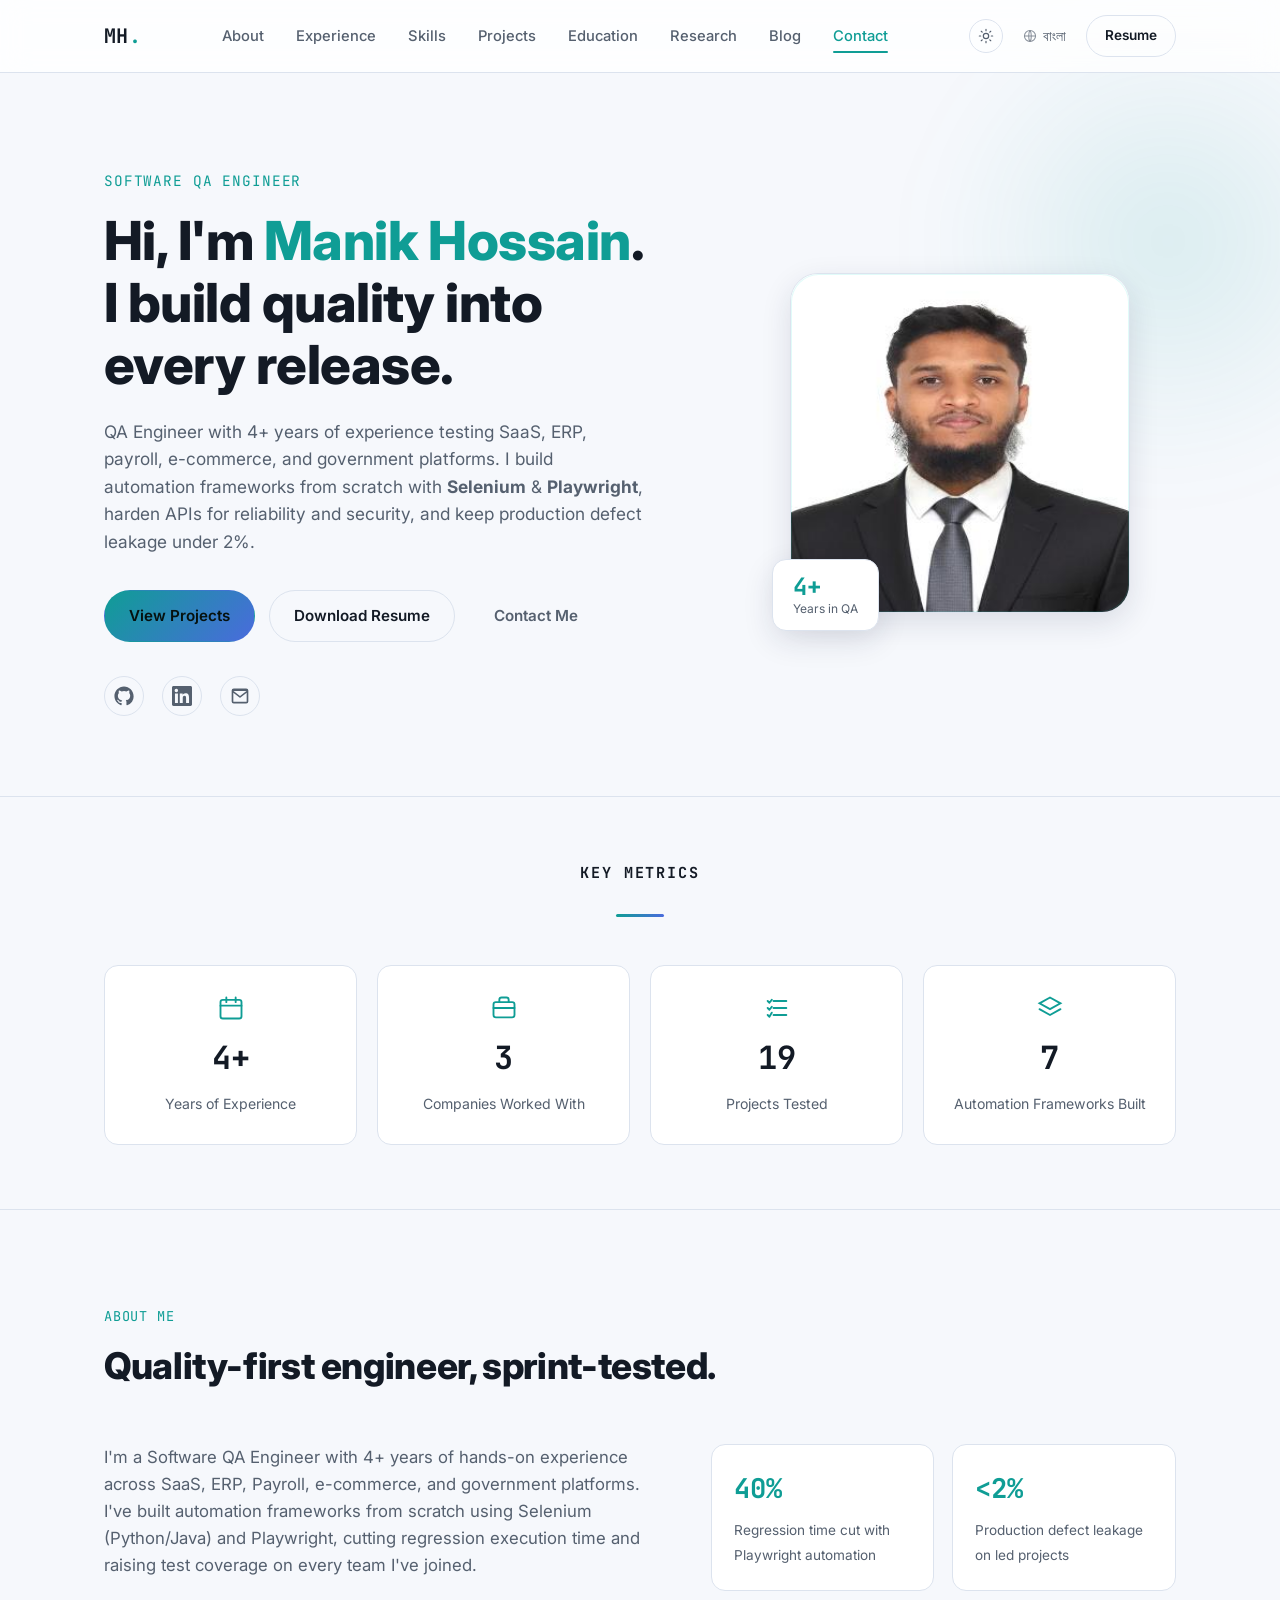
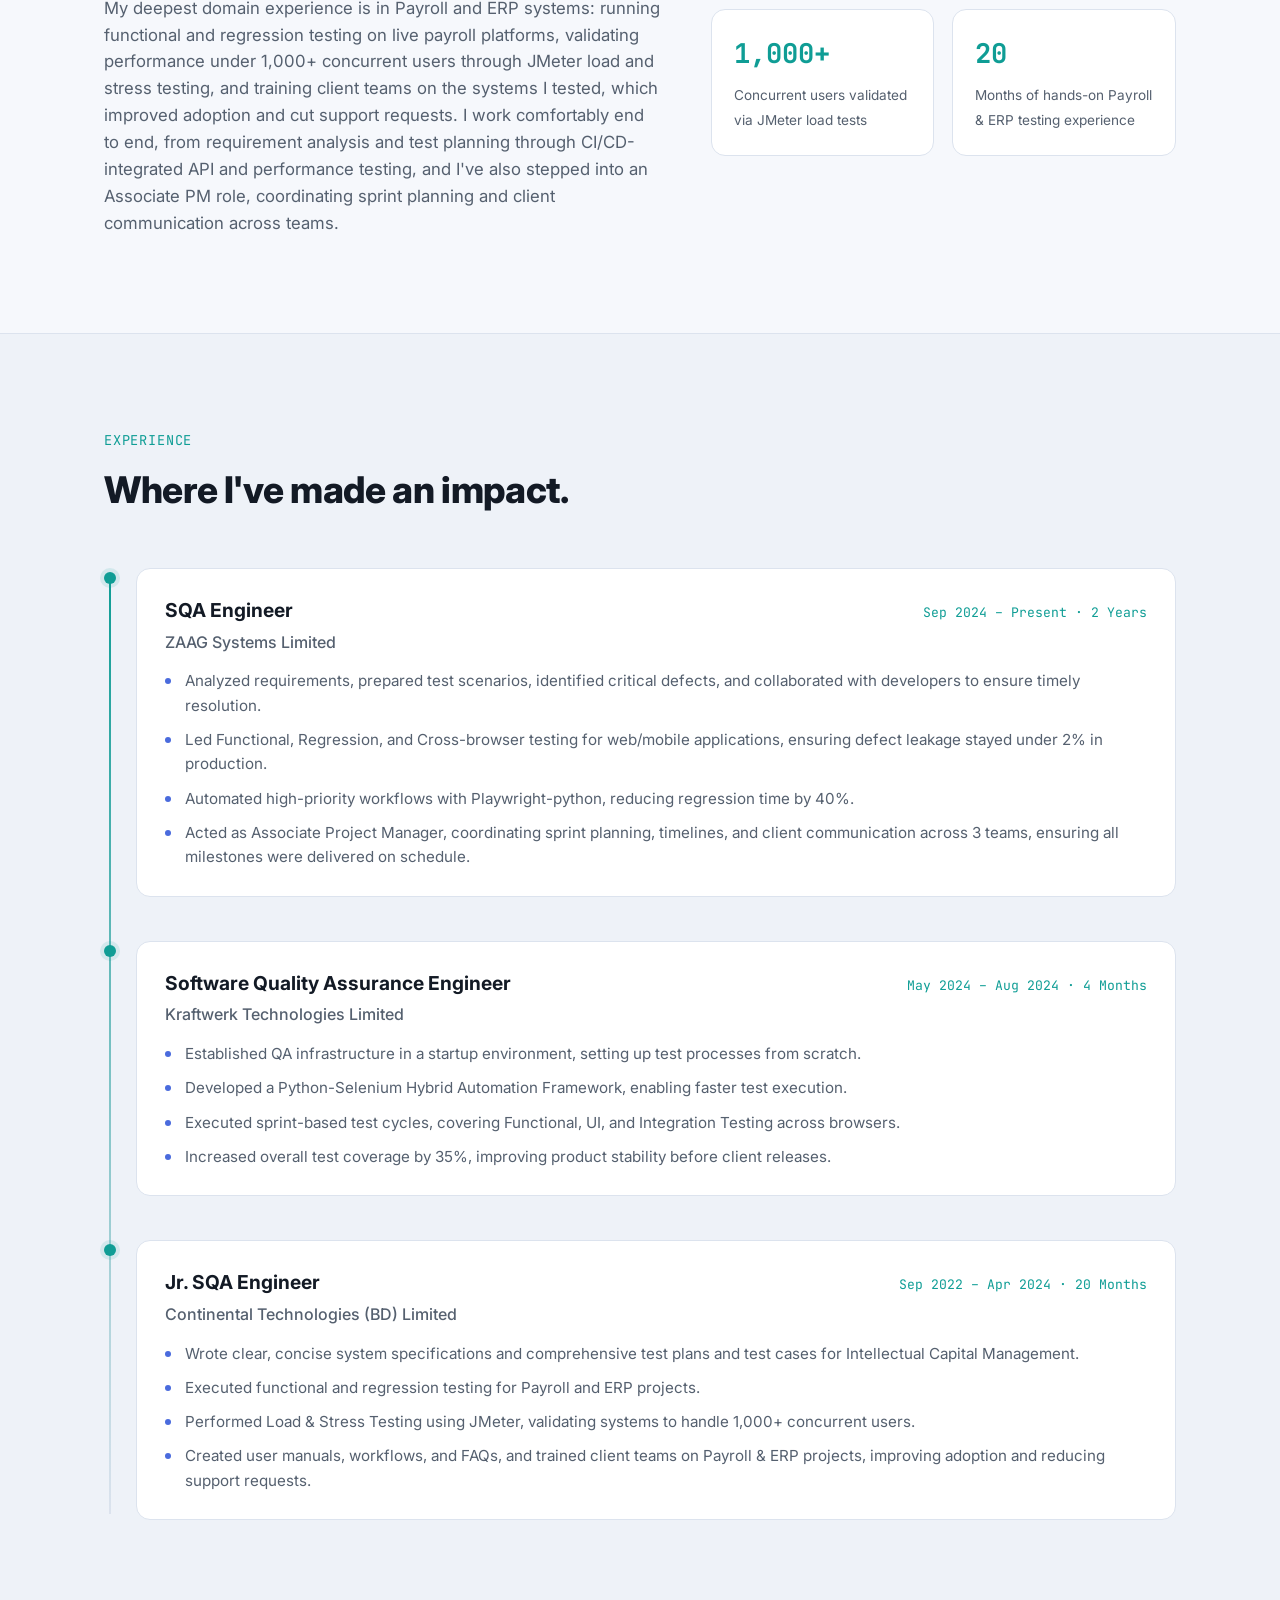
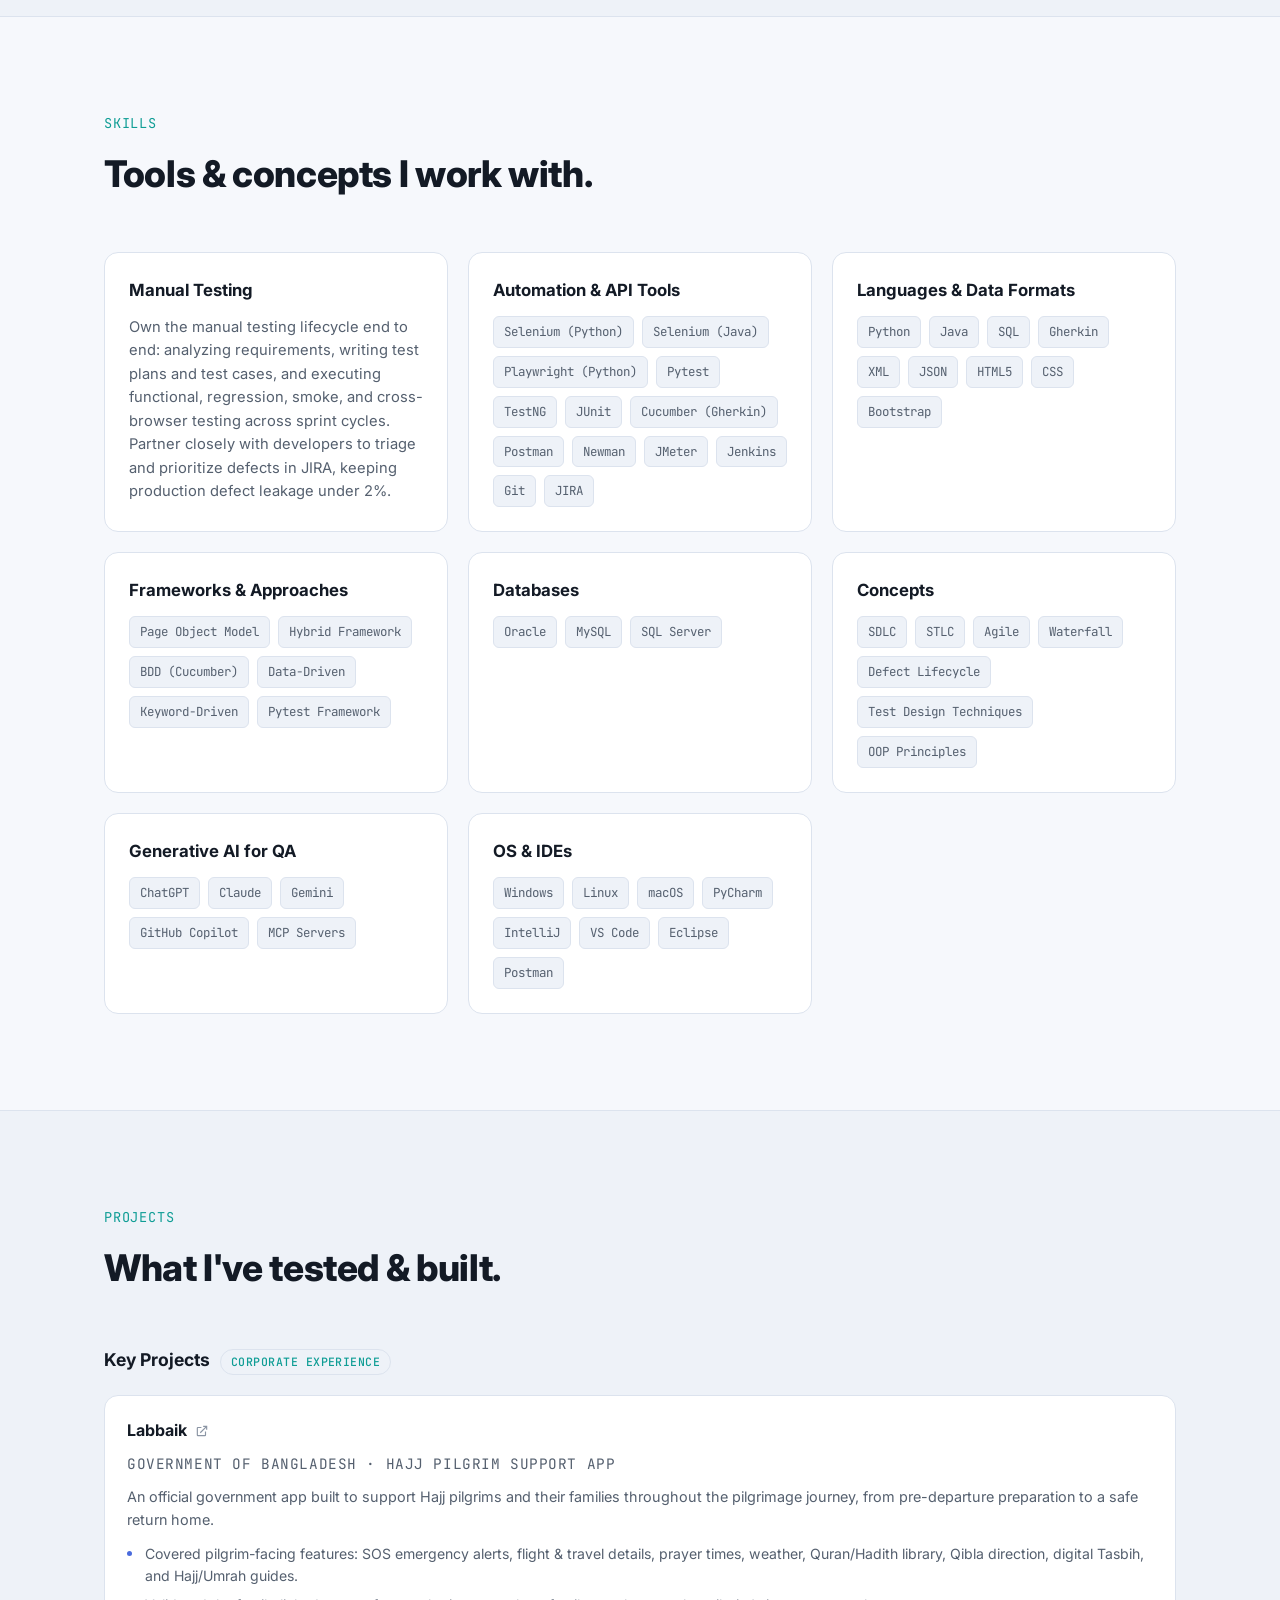
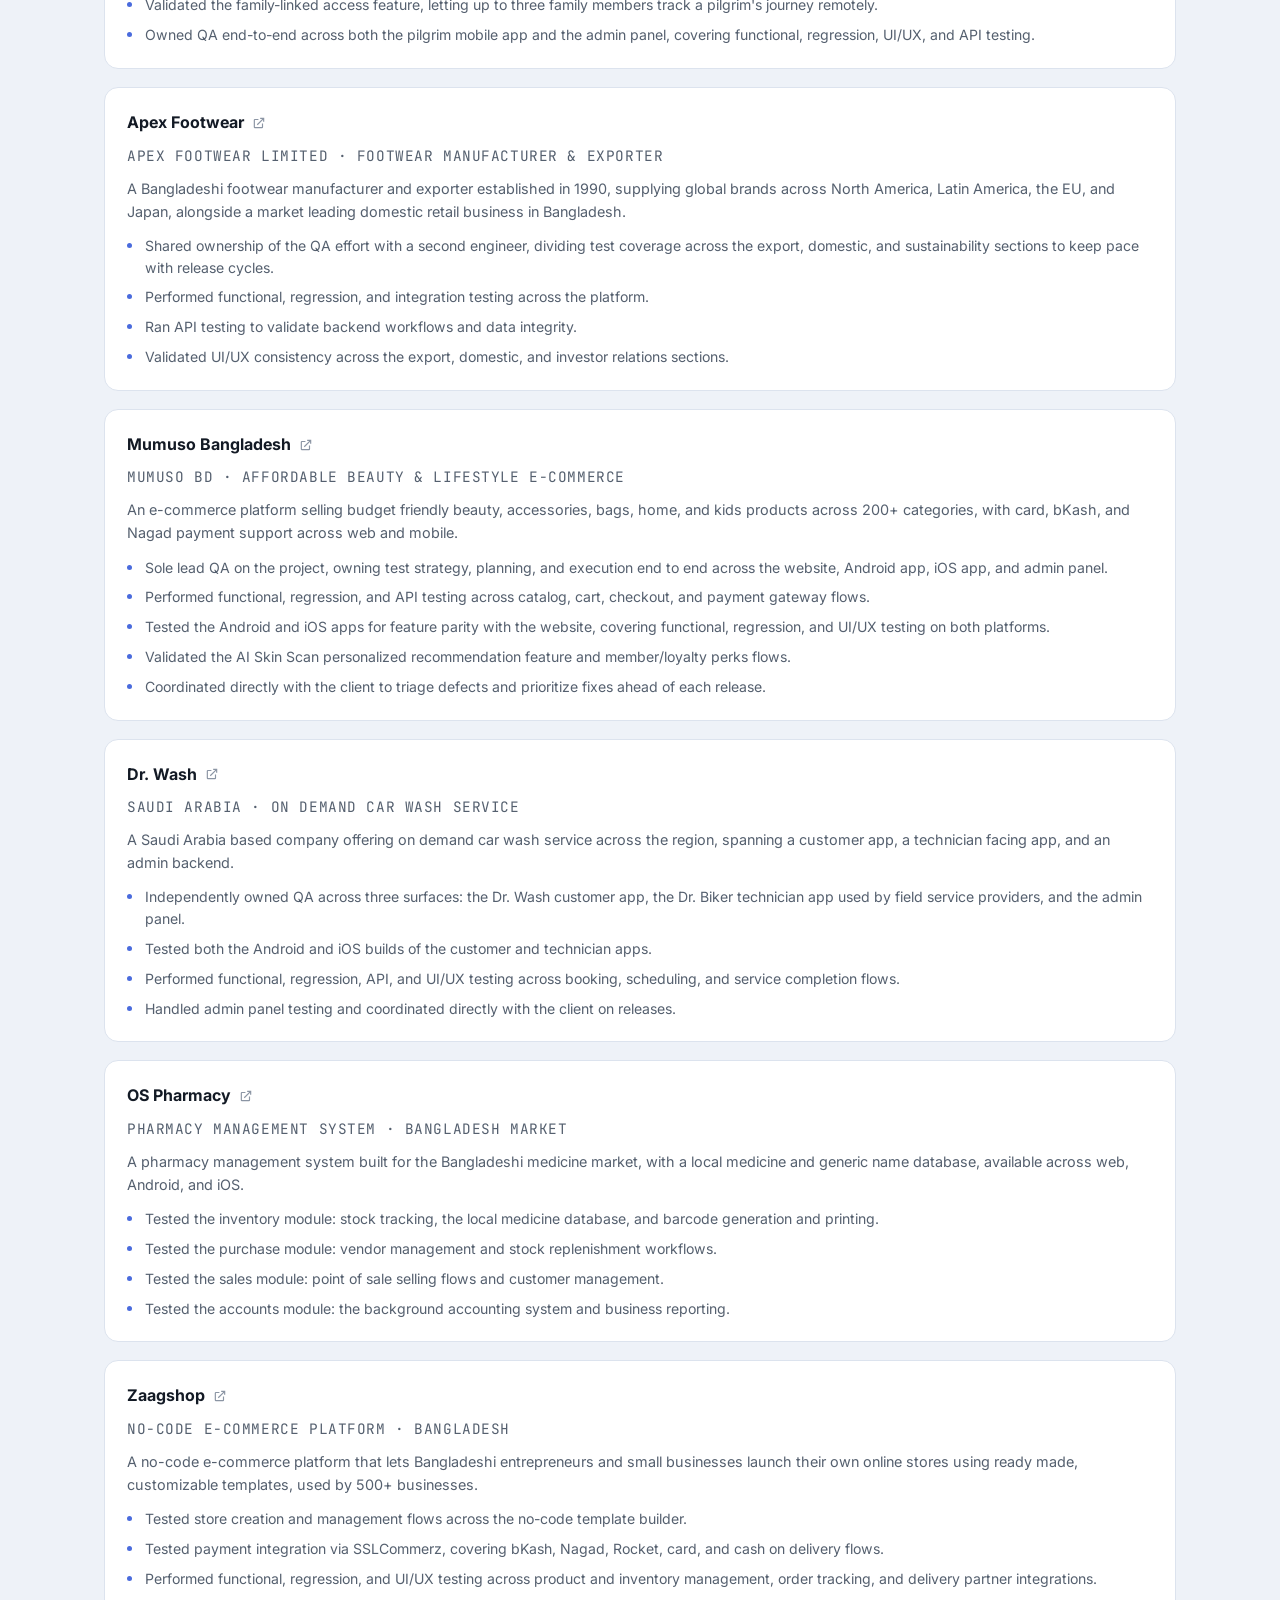
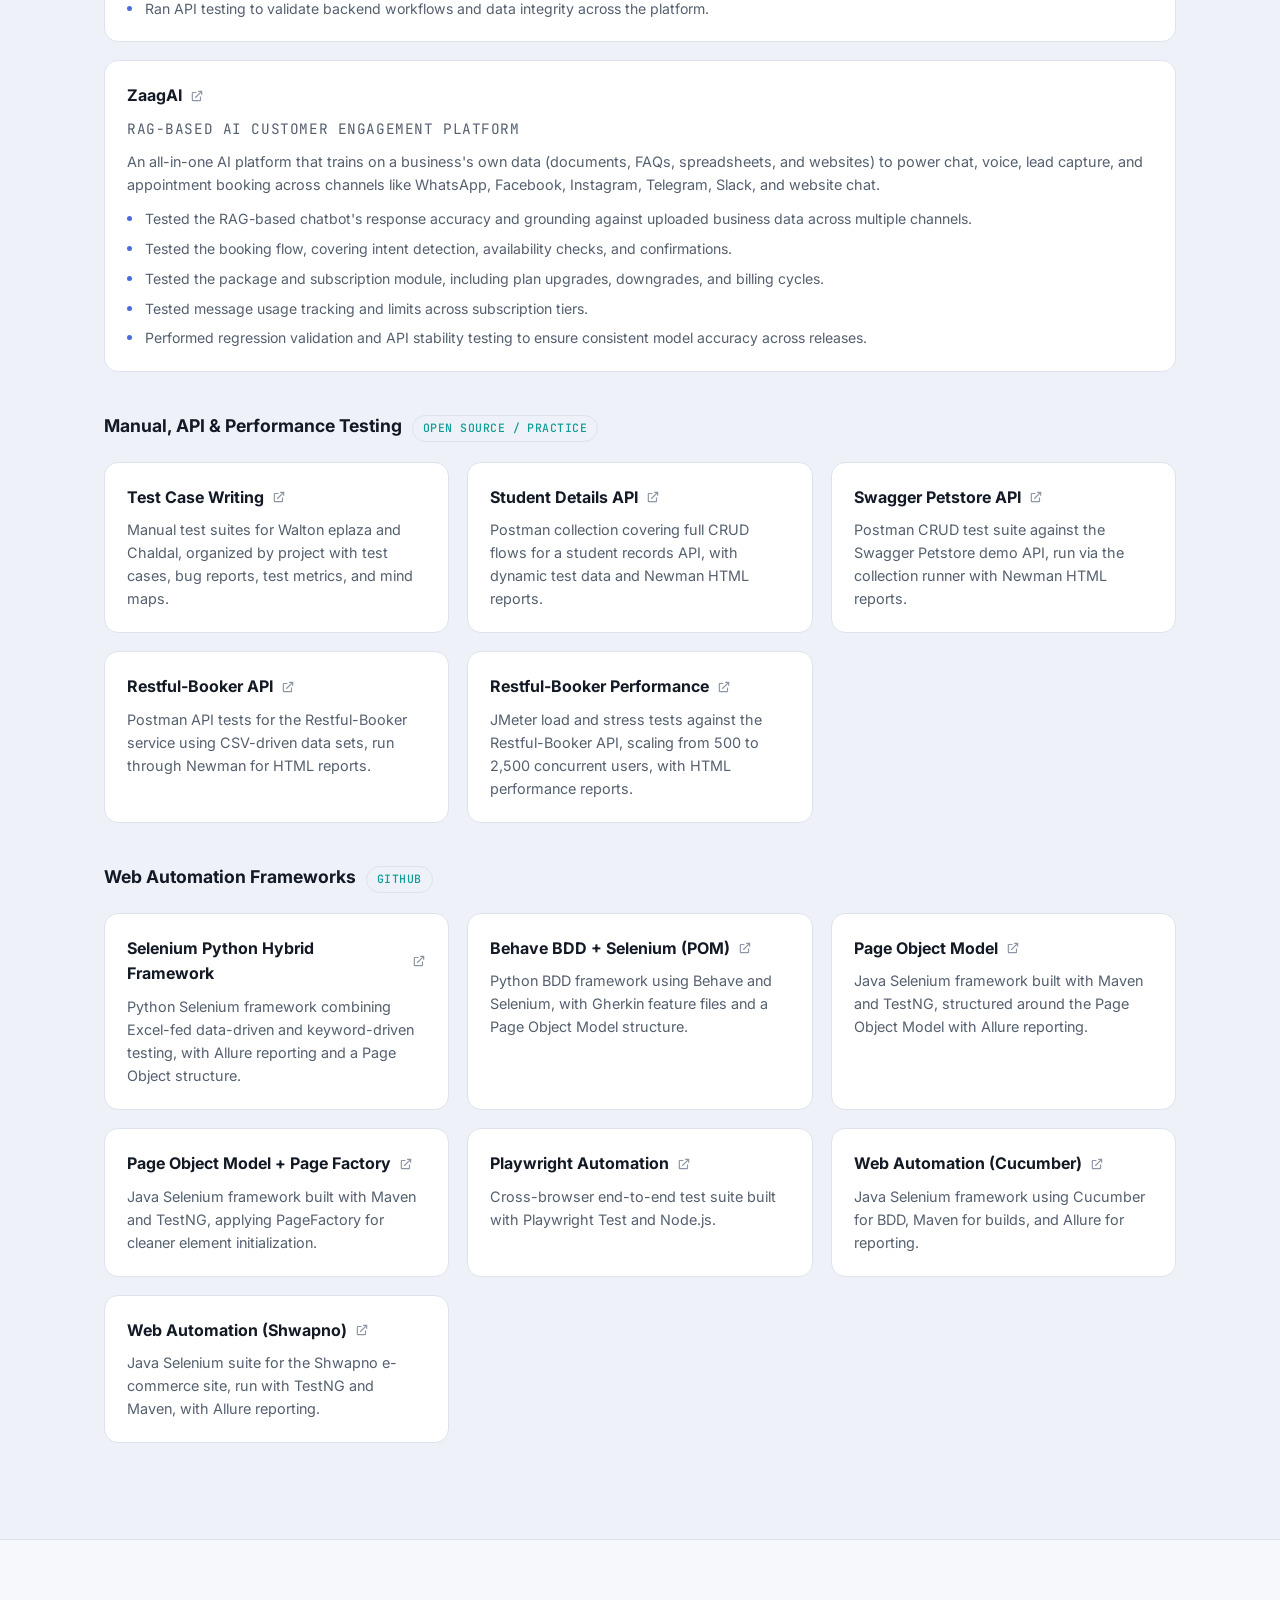
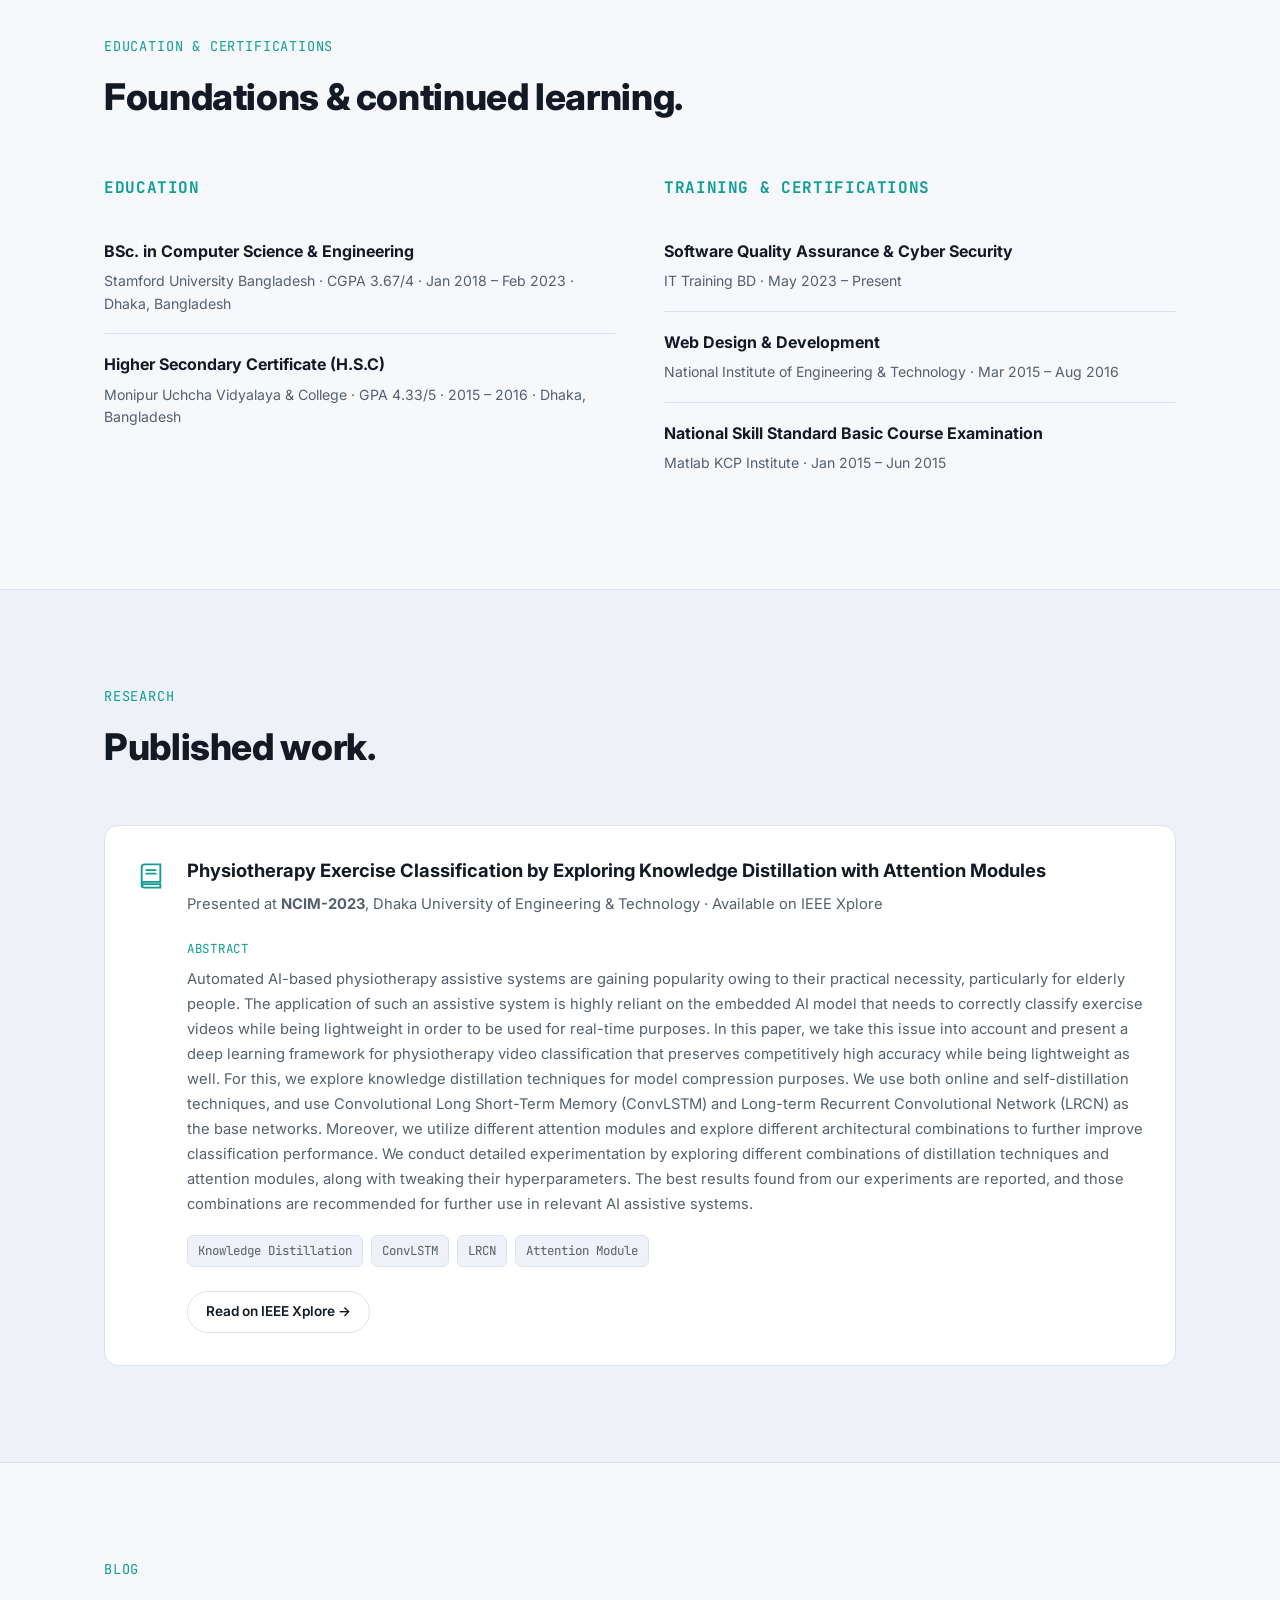
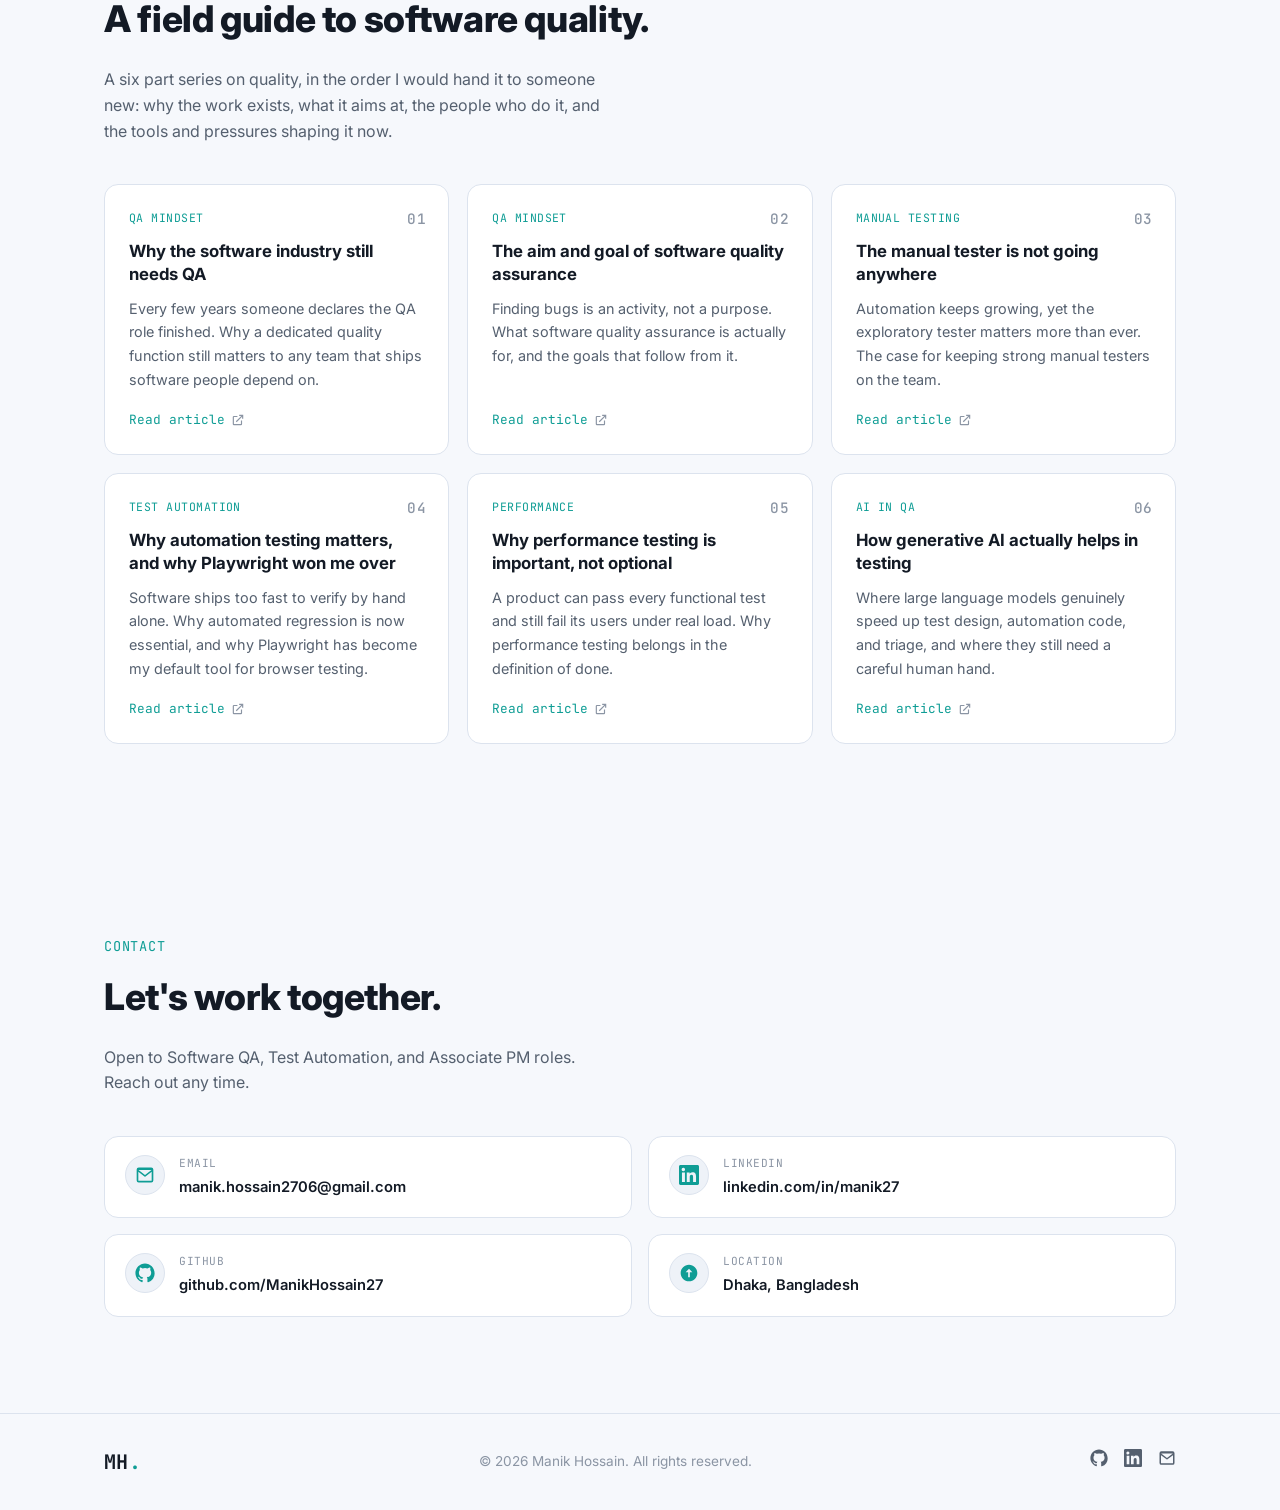
==== index.html @ 3eaebcc4 "Protfolio upload" ====
<!DOCTYPE html>
<html lang="en">
<head>
<meta charset="UTF-8">
<meta name="viewport" content="width=device-width, initial-scale=1.0">
<script>(function(){try{var t=localStorage.getItem('pf-theme');if(t!=='light'&&t!=='dark'){t=window.matchMedia('(prefers-color-scheme: light)').matches?'light':'dark';}document.documentElement.setAttribute('data-theme',t);}catch(e){document.documentElement.setAttribute('data-theme','dark');}})();</script>
<title>Manik Hossain | Software QA Engineer</title>
<meta name="description" content="Portfolio of Manik Hossain, a Software QA Engineer specializing in Manual, Automation, API, and Performance Testing.">
<link rel="icon" href="data:image/svg+xml,%3Csvg xmlns='http://www.w3.org/2000/svg' viewBox='0 0 100 100'%3E%3Crect width='100' height='100' rx='20' fill='%230a0e14'/%3E%3Ctext x='50' y='68' font-size='52' font-family='Arial, sans-serif' font-weight='700' fill='%2338e0d8' text-anchor='middle'%3EMH%3C/text%3E%3C/svg%3E">
<link rel="preconnect" href="https://fonts.googleapis.com">
<link rel="preconnect" href="https://fonts.gstatic.com" crossorigin>
<link href="https://fonts.googleapis.com/css2?family=Inter:wght@400;500;600;700;800&family=JetBrains+Mono:wght@400;500&family=Noto+Sans+Bengali:wght@400;500;600;700;800&display=swap" rel="stylesheet">
<link rel="stylesheet" href="css/style.css?v=4">
</head>
<body>

<div class="progress-bar" id="progressBar"></div>

<header class="site-header" id="siteHeader">
  <div class="container header-inner">
    <a href="#top" class="logo">MH<span class="logo-dot">.</span></a>

    <nav class="nav-desktop" aria-label="Primary">
      <ul>
        <li><a href="#about" class="nav-link" data-bn="পরিচিতি">About</a></li>
        <li><a href="#experience" class="nav-link" data-bn="অভিজ্ঞতা">Experience</a></li>
        <li><a href="#skills" class="nav-link" data-bn="দক্ষতা">Skills</a></li>
        <li><a href="#projects" class="nav-link" data-bn="প্রজেক্ট">Projects</a></li>
        <li><a href="#education" class="nav-link" data-bn="শিক্ষা">Education</a></li>
        <li><a href="#research" class="nav-link" data-bn="গবেষণা">Research</a></li>
        <li><a href="#blog" class="nav-link" data-bn="ব্লগ">Blog</a></li>
        <li><a href="#contact" class="nav-link" data-bn="যোগাযোগ">Contact</a></li>
      </ul>
    </nav>

    <div class="header-actions">
      <button type="button" class="theme-toggle" aria-label="Switch theme">
        <svg class="icon-moon" viewBox="0 0 24 24" width="16" height="16" fill="none" stroke="currentColor" stroke-width="1.8" stroke-linecap="round" stroke-linejoin="round" aria-hidden="true"><path d="M21 12.8A9 9 0 1 1 11.2 3a7 7 0 0 0 9.8 9.8z"/></svg>
        <svg class="icon-sun" viewBox="0 0 24 24" width="16" height="16" fill="none" stroke="currentColor" stroke-width="1.8" stroke-linecap="round" stroke-linejoin="round" aria-hidden="true"><circle cx="12" cy="12" r="4"/><path d="M12 2v2M12 20v2M4.9 4.9l1.4 1.4M17.7 17.7l1.4 1.4M2 12h2M20 12h2M4.9 19.1l1.4-1.4M17.7 6.3l1.4-1.4"/></svg>
      </button>
      <button type="button" class="lang-toggle" aria-label="Switch language">
        <svg viewBox="0 0 24 24" width="14" height="14" fill="none" stroke="currentColor" stroke-width="1.8" aria-hidden="true"><circle cx="12" cy="12" r="9.5"/><path d="M2.5 12h19M12 2.5c3 3.2 3 15.8 0 19M12 2.5c-3 3.2-3 15.8 0 19" stroke-linecap="round"/></svg>
        <span data-lang-label>বাংলা</span>
      </button>
      <a href="assets/Resume-Manik-Hossain.pdf" class="btn btn-outline btn-small header-cta" download data-bn="রেজিউমে">Resume</a>
    </div>

    <button class="nav-toggle" id="navToggle" aria-label="Toggle navigation menu" aria-expanded="false" aria-controls="navMobile">
      <span></span><span></span><span></span>
    </button>
  </div>

  <nav class="nav-mobile" id="navMobile" aria-label="Mobile">
    <ul>
      <li><a href="#about" class="nav-link" data-bn="পরিচিতি">About</a></li>
      <li><a href="#experience" class="nav-link" data-bn="অভিজ্ঞতা">Experience</a></li>
      <li><a href="#skills" class="nav-link" data-bn="দক্ষতা">Skills</a></li>
      <li><a href="#projects" class="nav-link" data-bn="প্রজেক্ট">Projects</a></li>
      <li><a href="#education" class="nav-link" data-bn="শিক্ষা">Education</a></li>
      <li><a href="#research" class="nav-link" data-bn="গবেষণা">Research</a></li>
      <li><a href="#blog" class="nav-link" data-bn="ব্লগ">Blog</a></li>
      <li><a href="#contact" class="nav-link" data-bn="যোগাযোগ">Contact</a></li>
      <li><a href="assets/Resume-Manik-Hossain.pdf" class="btn btn-primary btn-small" download data-bn="রেজিউমে ডাউনলোড">Download Resume</a></li>
    </ul>
  </nav>
</header>

<main id="top">

  <!-- HERO -->
  <section class="hero">
    <div class="container hero-inner">
      <div class="hero-text reveal">
        <p class="eyebrow" data-bn="সফটওয়্যার QA ইঞ্জিনিয়ার">Software QA Engineer</p>
        <h1 data-i18n-html data-bn="হাই, আমি <span class=&quot;accent&quot;>মানিক হোসেন</span>।<br>আমি প্রতিটি রিলিজে কোয়ালিটি গেঁথে দিই।">Hi, I'm <span class="accent">Manik Hossain</span>.<br>I build quality into every release.</h1>
        <p class="hero-lede" data-i18n-html data-bn="SaaS, ERP, পে-রোল, e-commerce আর সরকারি প্ল্যাটফর্ম টেস্ট করার ৪+ বছরের অভিজ্ঞতাসম্পন্ন QA ইঞ্জিনিয়ার। আমি <strong>Selenium</strong> ও <strong>Playwright</strong> দিয়ে শূন্য থেকে অটোমেশন ফ্রেমওয়ার্ক তৈরি করি, নির্ভরযোগ্যতা ও নিরাপত্তার জন্য API শক্তিশালী করি, আর প্রোডাকশন ডিফেক্ট লিকেজ ২%-এর নিচে রাখি।">
          QA Engineer with 4+ years of experience testing SaaS, ERP, payroll, e-commerce, and government
          platforms. I build automation frameworks from scratch with <strong>Selenium</strong> &amp;
          <strong>Playwright</strong>, harden APIs for reliability and security, and keep production defect
          leakage under 2%.
        </p>
        <div class="hero-actions">
          <a href="#projects" class="btn btn-primary" data-bn="প্রজেক্ট দেখুন">View Projects</a>
          <a href="assets/Resume-Manik-Hossain.pdf" class="btn btn-outline" download data-bn="রেজিউমে ডাউনলোড">Download Resume</a>
          <a href="#contact" class="btn btn-ghost" data-bn="যোগাযোগ করুন">Contact Me</a>
        </div>
        <div class="hero-socials" aria-label="Social links">
          <a href="https://github.com/ManikHossain27" target="_blank" rel="noopener noreferrer" aria-label="GitHub profile">
            <svg viewBox="0 0 24 24" width="20" height="20" fill="currentColor"><path d="M12 .5C5.73.5.5 5.73.5 12c0 5.1 3.29 9.42 7.86 10.96.57.1.79-.25.79-.55 0-.27-.01-1.16-.02-2.11-3.2.7-3.88-1.36-3.88-1.36-.52-1.34-1.28-1.69-1.28-1.69-1.04-.72.08-.71.08-.71 1.16.08 1.77 1.19 1.77 1.19 1.03 1.77 2.7 1.26 3.36.96.1-.75.4-1.26.73-1.55-2.55-.29-5.24-1.28-5.24-5.7 0-1.26.45-2.29 1.19-3.1-.12-.29-.52-1.47.11-3.06 0 0 .97-.31 3.18 1.18a11 11 0 0 1 5.79 0c2.21-1.49 3.18-1.18 3.18-1.18.63 1.59.23 2.77.11 3.06.74.81 1.19 1.84 1.19 3.1 0 4.43-2.69 5.41-5.25 5.69.42.36.78 1.08.78 2.18 0 1.57-.01 2.84-.01 3.23 0 .3.21.66.8.55A10.52 10.52 0 0 0 23.5 12C23.5 5.73 18.27.5 12 .5z"/></svg>
          </a>
          <a href="https://www.linkedin.com/in/manik27" target="_blank" rel="noopener noreferrer" aria-label="LinkedIn profile">
            <svg viewBox="0 0 24 24" width="20" height="20" fill="currentColor"><path d="M20.45 20.45h-3.56v-5.57c0-1.33-.02-3.04-1.85-3.04-1.85 0-2.14 1.45-2.14 2.94v5.67H9.34V9h3.42v1.56h.05c.48-.9 1.64-1.85 3.37-1.85 3.6 0 4.27 2.37 4.27 5.45v6.29zM5.34 7.43a2.07 2.07 0 1 1 0-4.13 2.07 2.07 0 0 1 0 4.13zM7.12 20.45H3.56V9h3.56v11.45zM22.22 0H1.77C.8 0 0 .78 0 1.75v20.5C0 23.22.8 24 1.77 24h20.45c.98 0 1.78-.78 1.78-1.75V1.75C24 .78 23.2 0 22.22 0z"/></svg>
          </a>
          <a href="mailto:manik.hossain2706@gmail.com" aria-label="Send email">
            <svg viewBox="0 0 24 24" width="20" height="20" fill="currentColor"><path d="M2 5.5A2.5 2.5 0 0 1 4.5 3h15A2.5 2.5 0 0 1 22 5.5v13a2.5 2.5 0 0 1-2.5 2.5h-15A2.5 2.5 0 0 1 2 18.5v-13zm2.2.5 7.8 5.86L19.8 6H4.2zM20 8.24l-7.4 5.56a1 1 0 0 1-1.2 0L4 8.24V18.5c0 .28.22.5.5.5h15a.5.5 0 0 0 .5-.5V8.24z"/></svg>
          </a>
        </div>
      </div>

      <div class="hero-photo-wrap reveal">
        <div class="hero-photo-frame">
          <img src="assets/profile.jpg" alt="Portrait of Manik Hossain" data-bn-alt="মানিক হোসেনের প্রতিকৃতি" class="hero-photo" width="315" height="315">
        </div>
        <div class="hero-badge">
          <span class="hero-badge-num">4+</span>
          <span class="hero-badge-label" data-bn="বছরের QA অভিজ্ঞতা">Years in QA</span>
        </div>
      </div>
    </div>
  </section>

  <!-- KEY METRICS -->
  <section class="metrics-section">
    <div class="container">
      <div class="metrics-head reveal">
        <p class="metrics-title" data-bn="মূল পরিসংখ্যান">Key Metrics</p>
        <span class="metrics-underline"></span>
      </div>
      <div class="metrics-grid reveal">
        <div class="metric-card">
          <svg class="metric-icon" viewBox="0 0 24 24" width="28" height="28" fill="none" stroke="currentColor" stroke-width="1.6"><rect x="3" y="5" width="18" height="16" rx="2"/><path d="M16 3v4M8 3v4M3 10h18" stroke-linecap="round"/></svg>
          <span class="metric-num">4+</span>
          <span class="metric-label" data-bn="বছরের অভিজ্ঞতা">Years of Experience</span>
        </div>
        <div class="metric-card">
          <svg class="metric-icon" viewBox="0 0 24 24" width="28" height="28" fill="none" stroke="currentColor" stroke-width="1.6"><rect x="3" y="7" width="18" height="13" rx="2"/><path d="M8 7V5a2 2 0 0 1 2-2h4a2 2 0 0 1 2 2v2M3 12h18" stroke-linecap="round"/></svg>
          <span class="metric-num">3</span>
          <span class="metric-label" data-bn="যত প্রতিষ্ঠানে কাজ করেছি">Companies Worked With</span>
        </div>
        <div class="metric-card">
          <svg class="metric-icon" viewBox="0 0 24 24" width="28" height="28" fill="none" stroke="currentColor" stroke-width="1.6"><path d="M9 6h11M9 12h11M9 18h11" stroke-linecap="round"/><path d="M4 6l1.5 1.5L7.5 5M4 12l1.5 1.5L7.5 11M4 18l1.5 1.5L7.5 16" stroke-linecap="round" stroke-linejoin="round"/></svg>
          <span class="metric-num">19</span>
          <span class="metric-label" data-bn="টেস্ট করা প্রজেক্ট">Projects Tested</span>
        </div>
        <div class="metric-card">
          <svg class="metric-icon" viewBox="0 0 24 24" width="28" height="28" fill="none" stroke="currentColor" stroke-width="1.6"><path d="M12 3l9 5-9 5-9-5 9-5z"/><path d="M3 13l9 5 9-5" stroke-linecap="round" stroke-linejoin="round"/></svg>
          <span class="metric-num">7</span>
          <span class="metric-label" data-bn="তৈরি করা অটোমেশন ফ্রেমওয়ার্ক">Automation Frameworks Built</span>
        </div>
      </div>
    </div>
  </section>

  <!-- ABOUT -->
  <section id="about" class="section">
    <div class="container">
      <p class="section-eyebrow reveal" data-bn="আমার সম্পর্কে">About Me</p>
      <h2 class="section-title reveal" data-bn="কোয়ালিটিকে অগ্রাধিকার দেওয়া ইঞ্জিনিয়ার, স্প্রিন্টে পরীক্ষিত।">Quality-first engineer, sprint-tested.</h2>
      <div class="about-grid">
        <div class="about-text-wrap reveal">
          <p class="about-text" data-bn="আমি একজন সফটওয়্যার QA ইঞ্জিনিয়ার, SaaS, ERP, পে-রোল, e-commerce আর সরকারি প্ল্যাটফর্ম জুড়ে ৪+ বছরের সরাসরি অভিজ্ঞতাসম্পন্ন। আমি Selenium (Python/Java) আর Playwright দিয়ে শূন্য থেকে অটোমেশন ফ্রেমওয়ার্ক তৈরি করেছি, যোগ দেওয়া প্রতিটি টিমে রিগ্রেশন এক্সিকিউশনের সময় কমিয়েছি আর টেস্ট কভারেজ বাড়িয়েছি।">
            I'm a Software QA Engineer with 4+ years of hands-on experience across SaaS, ERP, Payroll,
            e-commerce, and government platforms. I've built automation frameworks from scratch using Selenium
            (Python/Java) and Playwright, cutting regression execution time and raising test coverage on every
            team I've joined.
          </p>
          <p class="about-text" data-bn="আমার গভীরতম ডোমেইন অভিজ্ঞতা পে-রোল আর ERP সিস্টেমে: লাইভ পে-রোল প্ল্যাটফর্মে ফাংশনাল ও রিগ্রেশন টেস্টিং চালানো, JMeter লোড ও স্ট্রেস টেস্টিংয়ের মাধ্যমে ১,০০০+ সমসাময়িক ইউজারের নিচে পারফরম্যান্স যাচাই করা, আর আমি যে সিস্টেমগুলো টেস্ট করেছি সেগুলোতে ক্লায়েন্ট টিমকে প্রশিক্ষণ দেওয়া, যা গ্রহণযোগ্যতা বাড়িয়েছে আর সাপোর্ট রিকোয়েস্ট কমিয়েছে। আমি রিকোয়ারমেন্ট বিশ্লেষণ ও টেস্ট পরিকল্পনা থেকে শুরু করে CI/CD-সংযুক্ত API ও পারফরম্যান্স টেস্টিং পর্যন্ত শুরু থেকে শেষ পর্যন্ত স্বচ্ছন্দে কাজ করি, আর একজন Associate PM-এর ভূমিকাতেও নেমেছি, টিম জুড়ে স্প্রিন্ট পরিকল্পনা ও ক্লায়েন্ট যোগাযোগ সমন্বয় করে।">
            My deepest domain experience is in Payroll and ERP systems: running functional and regression
            testing on live payroll platforms, validating performance under 1,000+ concurrent users through
            JMeter load and stress testing, and training client teams on the systems I tested, which improved
            adoption and cut support requests. I work comfortably end to end, from requirement analysis and
            test planning through CI/CD-integrated API and performance testing, and I've also stepped into an
            Associate PM role, coordinating sprint planning and client communication across teams.
          </p>
        </div>
        <div class="about-stats reveal">
          <div class="stat-card">
            <span class="stat-num">40%</span>
            <span class="stat-label" data-bn="Playwright অটোমেশন দিয়ে কমানো রিগ্রেশন সময়">Regression time cut with Playwright automation</span>
          </div>
          <div class="stat-card">
            <span class="stat-num">&lt;2%</span>
            <span class="stat-label" data-bn="নেতৃত্ব দেওয়া প্রজেক্টে প্রোডাকশন ডিফেক্ট লিকেজ">Production defect leakage on led projects</span>
          </div>
          <div class="stat-card">
            <span class="stat-num">1,000+</span>
            <span class="stat-label" data-bn="JMeter লোড টেস্টে যাচাই করা সমসাময়িক ইউজার">Concurrent users validated via JMeter load tests</span>
          </div>
          <div class="stat-card">
            <span class="stat-num">20</span>
            <span class="stat-label" data-bn="পে-রোল ও ERP টেস্টিংয়ের সরাসরি অভিজ্ঞতার মাস">Months of hands-on Payroll &amp; ERP testing experience</span>
          </div>
        </div>
      </div>
    </div>
  </section>

  <!-- EXPERIENCE -->
  <section id="experience" class="section section-alt">
    <div class="container">
      <p class="section-eyebrow reveal" data-bn="অভিজ্ঞতা">Experience</p>
      <h2 class="section-title reveal" data-bn="যেখানে আমি প্রভাব রেখেছি।">Where I've made an impact.</h2>

      <div class="timeline">
        <div class="timeline-item reveal">
          <div class="timeline-dot"></div>
          <div class="timeline-content">
            <div class="timeline-head">
              <h3>SQA Engineer</h3>
              <span class="timeline-date" data-bn="সেপ্টেম্বর ২০২৪ &ndash; বর্তমান &middot; ২ বছর">Sep 2024 &ndash; Present &middot; 2 Years</span>
            </div>
            <p class="timeline-company">ZAAG Systems Limited</p>
            <ul>
              <li data-bn="রিকোয়ারমেন্ট বিশ্লেষণ করেছি, টেস্ট পরিস্থিতি প্রস্তুত করেছি, গুরুত্বপূর্ণ ত্রুটি শনাক্ত করেছি, আর সময়মতো সমাধান নিশ্চিত করতে ডেভেলপারদের সঙ্গে কাজ করেছি।">Analyzed requirements, prepared test scenarios, identified critical defects, and collaborated with developers to ensure timely resolution.</li>
              <li data-bn="ওয়েব/মোবাইল অ্যাপ্লিকেশনের জন্য ফাংশনাল, রিগ্রেশন আর ক্রস-ব্রাউজার টেস্টিংয়ে নেতৃত্ব দিয়েছি, প্রোডাকশনে ডিফেক্ট লিকেজ ২%-এর নিচে রেখেছি।">Led Functional, Regression, and Cross-browser testing for web/mobile applications, ensuring defect leakage stayed under 2% in production.</li>
              <li data-bn="Playwright-python দিয়ে উচ্চ-অগ্রাধিকারের ওয়ার্কফ্লো অটোমেট করেছি, রিগ্রেশন সময় ৪০% কমিয়েছি।">Automated high-priority workflows with Playwright-python, reducing regression time by 40%.</li>
              <li data-bn="Associate Project Manager হিসেবে কাজ করেছি, ৩টি টিম জুড়ে স্প্রিন্ট পরিকল্পনা, সময়সীমা আর ক্লায়েন্ট যোগাযোগ সমন্বয় করেছি, আর সব মাইলফলক সময়মতো ডেলিভারি নিশ্চিত করেছি।">Acted as Associate Project Manager, coordinating sprint planning, timelines, and client communication across 3 teams, ensuring all milestones were delivered on schedule.</li>
            </ul>
          </div>
        </div>

        <div class="timeline-item reveal">
          <div class="timeline-dot"></div>
          <div class="timeline-content">
            <div class="timeline-head">
              <h3>Software Quality Assurance Engineer</h3>
              <span class="timeline-date" data-bn="মে ২০২৪ &ndash; আগস্ট ২০২৪ &middot; ৪ মাস">May 2024 &ndash; Aug 2024 &middot; 4 Months</span>
            </div>
            <p class="timeline-company">Kraftwerk Technologies Limited</p>
            <ul>
              <li data-bn="একটি স্টার্টআপ পরিবেশে QA পরিকাঠামো গড়ে তুলেছি, শূন্য থেকে টেস্ট প্রক্রিয়া সাজিয়েছি।">Established QA infrastructure in a startup environment, setting up test processes from scratch.</li>
              <li data-bn="একটি Python-Selenium হাইব্রিড অটোমেশন ফ্রেমওয়ার্ক তৈরি করেছি, দ্রুত টেস্ট এক্সিকিউশন সম্ভব করেছি।">Developed a Python-Selenium Hybrid Automation Framework, enabling faster test execution.</li>
              <li data-bn="স্প্রিন্ট-ভিত্তিক টেস্ট চক্র চালিয়েছি, ব্রাউজার জুড়ে ফাংশনাল, UI আর ইন্টিগ্রেশন টেস্টিং ঢেকেছি।">Executed sprint-based test cycles, covering Functional, UI, and Integration Testing across browsers.</li>
              <li data-bn="সামগ্রিক টেস্ট কভারেজ ৩৫% বাড়িয়েছি, ক্লায়েন্ট রিলিজের আগে প্রোডাক্টের স্থিতিশীলতা উন্নত করেছি।">Increased overall test coverage by 35%, improving product stability before client releases.</li>
            </ul>
          </div>
        </div>

        <div class="timeline-item reveal">
          <div class="timeline-dot"></div>
          <div class="timeline-content">
            <div class="timeline-head">
              <h3>Jr. SQA Engineer</h3>
              <span class="timeline-date" data-bn="সেপ্টেম্বর ২০২২ &ndash; এপ্রিল ২০২৪ &middot; ২০ মাস">Sep 2022 &ndash; Apr 2024 &middot; 20 Months</span>
            </div>
            <p class="timeline-company">Continental Technologies (BD) Limited</p>
            <ul>
              <li data-bn="Intellectual Capital Management-এর জন্য পরিষ্কার, সংক্ষিপ্ত সিস্টেম স্পেসিফিকেশন আর বিস্তারিত টেস্ট প্ল্যান ও টেস্ট কেস লিখেছি।">Wrote clear, concise system specifications and comprehensive test plans and test cases for Intellectual Capital Management.</li>
              <li data-bn="পে-রোল আর ERP প্রজেক্টের জন্য ফাংশনাল ও রিগ্রেশন টেস্টিং চালিয়েছি।">Executed functional and regression testing for Payroll and ERP projects.</li>
              <li data-bn="JMeter ব্যবহার করে লোড ও স্ট্রেস টেস্টিং করেছি, ১,০০০+ সমসাময়িক ইউজার সামলানোর জন্য সিস্টেম যাচাই করেছি।">Performed Load &amp; Stress Testing using JMeter, validating systems to handle 1,000+ concurrent users.</li>
              <li data-bn="ইউজার ম্যানুয়াল, ওয়ার্কফ্লো আর FAQ তৈরি করেছি, আর পে-রোল ও ERP প্রজেক্টে ক্লায়েন্ট টিমকে প্রশিক্ষণ দিয়েছি, যা গ্রহণযোগ্যতা বাড়িয়েছে আর সাপোর্ট রিকোয়েস্ট কমিয়েছে।">Created user manuals, workflows, and FAQs, and trained client teams on Payroll &amp; ERP projects, improving adoption and reducing support requests.</li>
            </ul>
          </div>
        </div>
      </div>
    </div>
  </section>

  <!-- SKILLS -->
  <section id="skills" class="section">
    <div class="container">
      <p class="section-eyebrow reveal" data-bn="দক্ষতা">Skills</p>
      <h2 class="section-title reveal" data-bn="যেসব টুল ও ধারণা নিয়ে কাজ করি।">Tools &amp; concepts I work with.</h2>

      <div class="skills-grid">
        <div class="skill-card reveal">
          <h3 data-bn="ম্যানুয়াল টেস্টিং">Manual Testing</h3>
          <p class="skill-desc" data-bn="ম্যানুয়াল টেস্টিং লাইফসাইকেল শুরু থেকে শেষ পর্যন্ত সামলাই: রিকোয়ারমেন্ট বিশ্লেষণ, টেস্ট প্ল্যান ও টেস্ট কেস লেখা, আর স্প্রিন্ট চক্র জুড়ে ফাংশনাল, রিগ্রেশন, স্মোক আর ক্রস-ব্রাউজার টেস্টিং চালানো। JIRA-তে ত্রুটি ট্রায়াজ ও অগ্রাধিকার দিতে ডেভেলপারদের সঙ্গে ঘনিষ্ঠভাবে কাজ করি, প্রোডাকশন ডিফেক্ট লিকেজ ২%-এর নিচে রাখি।">Own the manual testing lifecycle end to end: analyzing requirements, writing test plans and test cases, and executing functional, regression, smoke, and cross-browser testing across sprint cycles. Partner closely with developers to triage and prioritize defects in JIRA, keeping production defect leakage under 2%.</p>
        </div>
        <div class="skill-card reveal">
          <h3 data-bn="অটোমেশন ও API টুল">Automation &amp; API Tools</h3>
          <div class="tag-list">
            <span class="tag">Selenium (Python)</span><span class="tag">Selenium (Java)</span><span class="tag">Playwright (Python)</span>
            <span class="tag">Pytest</span><span class="tag">TestNG</span><span class="tag">JUnit</span><span class="tag">Cucumber (Gherkin)</span>
            <span class="tag">Postman</span><span class="tag">Newman</span><span class="tag">JMeter</span><span class="tag">Jenkins</span><span class="tag">Git</span><span class="tag">JIRA</span>
          </div>
        </div>
        <div class="skill-card reveal">
          <h3 data-bn="ভাষা ও ডেটা ফরম্যাট">Languages &amp; Data Formats</h3>
          <div class="tag-list">
            <span class="tag">Python</span><span class="tag">Java</span><span class="tag">SQL</span><span class="tag">Gherkin</span>
            <span class="tag">XML</span><span class="tag">JSON</span><span class="tag">HTML5</span><span class="tag">CSS</span><span class="tag">Bootstrap</span>
          </div>
        </div>
        <div class="skill-card reveal">
          <h3 data-bn="ফ্রেমওয়ার্ক ও পদ্ধতি">Frameworks &amp; Approaches</h3>
          <div class="tag-list">
            <span class="tag">Page Object Model</span><span class="tag">Hybrid Framework</span><span class="tag">BDD (Cucumber)</span>
            <span class="tag">Data-Driven</span><span class="tag">Keyword-Driven</span><span class="tag">Pytest Framework</span>
          </div>
        </div>
        <div class="skill-card reveal">
          <h3 data-bn="ডেটাবেস">Databases</h3>
          <div class="tag-list">
            <span class="tag">Oracle</span><span class="tag">MySQL</span><span class="tag">SQL Server</span>
          </div>
        </div>
        <div class="skill-card reveal">
          <h3 data-bn="ধারণা">Concepts</h3>
          <div class="tag-list">
            <span class="tag">SDLC</span><span class="tag">STLC</span><span class="tag">Agile</span><span class="tag">Waterfall</span>
            <span class="tag">Defect Lifecycle</span><span class="tag">Test Design Techniques</span><span class="tag">OOP Principles</span>
          </div>
        </div>
        <div class="skill-card reveal">
          <h3 data-bn="QA-র জন্য জেনারেটিভ AI">Generative AI for QA</h3>
          <div class="tag-list">
            <span class="tag">ChatGPT</span><span class="tag">Claude</span><span class="tag">Gemini</span><span class="tag">GitHub Copilot</span><span class="tag">MCP Servers</span>
          </div>
        </div>
        <div class="skill-card reveal">
          <h3 data-bn="OS ও IDE">OS &amp; IDEs</h3>
          <div class="tag-list">
            <span class="tag">Windows</span><span class="tag">Linux</span><span class="tag">macOS</span>
            <span class="tag">PyCharm</span><span class="tag">IntelliJ</span><span class="tag">VS Code</span><span class="tag">Eclipse</span><span class="tag">Postman</span>
          </div>
        </div>
      </div>
    </div>
  </section>

  <!-- PROJECTS -->
  <section id="projects" class="section section-alt">
    <div class="container">
      <p class="section-eyebrow reveal" data-bn="প্রজেক্ট">Projects</p>
      <h2 class="section-title reveal" data-bn="যা টেস্ট করেছি ও তৈরি করেছি।">What I've tested &amp; built.</h2>

      <h3 class="projects-subhead reveal" data-i18n-html data-bn="মূল প্রজেক্ট <span>কর্পোরেট অভিজ্ঞতা</span>">Key Projects <span>Corporate Experience</span></h3>
      <div class="project-grid reveal">
        <a class="project-card project-card-link project-card-detailed" href="https://play.google.com/store/apps/details?id=com.ooroh.labbayk&pcampaignid=web_share" target="_blank" rel="noopener noreferrer">
          <h4>Labbaik <svg class="ext-icon" viewBox="0 0 24 24" width="14" height="14" fill="currentColor"><path d="M14 3h7v7h-2V6.41l-9.29 9.3-1.42-1.42 9.3-9.29H14V3zM5 5h6v2H5v12h12v-6h2v6a2 2 0 0 1-2 2H5a2 2 0 0 1-2-2V7a2 2 0 0 1 2-2z"/></svg></h4>
          <p class="project-meta" data-bn="বাংলাদেশ সরকার &middot; হজযাত্রী সহায়তা অ্যাপ">Government of Bangladesh &middot; Hajj Pilgrim Support App</p>
          <p data-bn="হজযাত্রী ও তাঁদের পরিবারকে যাত্রার শুরু থেকে নিরাপদে ঘরে ফেরা পর্যন্ত পুরো সময় সহায়তা দিতে তৈরি একটি সরকারি অ্যাপ।">An official government app built to support Hajj pilgrims and their families throughout the pilgrimage journey, from pre-departure preparation to a safe return home.</p>
          <ul class="project-detail-list">
            <li data-bn="হজযাত্রীমুখী ফিচার ঢেকেছি: SOS জরুরি সতর্কতা, ফ্লাইট ও ভ্রমণ তথ্য, নামাজের সময়, আবহাওয়া, Quran/Hadith লাইব্রেরি, Qibla দিক, ডিজিটাল Tasbih, আর Hajj/Umrah গাইড।">Covered pilgrim-facing features: SOS emergency alerts, flight &amp; travel details, prayer times, weather, Quran/Hadith library, Qibla direction, digital Tasbih, and Hajj/Umrah guides.</li>
            <li data-bn="পরিবার-সংযুক্ত অ্যাক্সেস ফিচার যাচাই করেছি, যা তিনজন পর্যন্ত পরিবারের সদস্যকে দূর থেকে একজন হজযাত্রীর যাত্রা ট্র্যাক করতে দেয়।">Validated the family-linked access feature, letting up to three family members track a pilgrim's journey remotely.</li>
            <li data-bn="হজযাত্রীর মোবাইল অ্যাপ আর অ্যাডমিন প্যানেল দুটোতেই শুরু থেকে শেষ পর্যন্ত QA সামলেছি, ফাংশনাল, রিগ্রেশন, UI/UX আর API টেস্টিং ঢেকে।">Owned QA end-to-end across both the pilgrim mobile app and the admin panel, covering functional, regression, UI/UX, and API testing.</li>
          </ul>
        </a>
        <a class="project-card project-card-link project-card-detailed" href="https://www.apexfootwearltd.com/" target="_blank" rel="noopener noreferrer">
          <h4>Apex Footwear <svg class="ext-icon" viewBox="0 0 24 24" width="14" height="14" fill="currentColor"><path d="M14 3h7v7h-2V6.41l-9.29 9.3-1.42-1.42 9.3-9.29H14V3zM5 5h6v2H5v12h12v-6h2v6a2 2 0 0 1-2 2H5a2 2 0 0 1-2-2V7a2 2 0 0 1 2-2z"/></svg></h4>
          <p class="project-meta" data-bn="Apex Footwear Limited &middot; জুতা প্রস্তুতকারক ও রপ্তানিকারক">Apex Footwear Limited &middot; Footwear Manufacturer &amp; Exporter</p>
          <p data-bn="১৯৯০ সালে প্রতিষ্ঠিত একটি বাংলাদেশি জুতা প্রস্তুতকারক ও রপ্তানিকারক, যারা উত্তর আমেরিকা, লাতিন আমেরিকা, EU আর জাপান জুড়ে বৈশ্বিক ব্র্যান্ডে সরবরাহ করে, পাশাপাশি বাংলাদেশে একটি বাজার-শীর্ষ অভ্যন্তরীণ খুচরা ব্যবসা চালায়।">A Bangladeshi footwear manufacturer and exporter established in 1990, supplying global brands across North America, Latin America, the EU, and Japan, alongside a market leading domestic retail business in Bangladesh.</p>
          <ul class="project-detail-list">
            <li data-bn="আরেকজন ইঞ্জিনিয়ারের সঙ্গে QA-র দায়িত্ব ভাগ করে নিয়েছি, রিলিজ চক্রের সঙ্গে তাল মেলাতে এক্সপোর্ট, ডোমেস্টিক আর সাস্টেইনেবিলিটি অংশ জুড়ে টেস্ট কভারেজ ভাগ করেছি।">Shared ownership of the QA effort with a second engineer, dividing test coverage across the export, domestic, and sustainability sections to keep pace with release cycles.</li>
            <li data-bn="প্ল্যাটফর্ম জুড়ে ফাংশনাল, রিগ্রেশন আর ইন্টিগ্রেশন টেস্টিং করেছি।">Performed functional, regression, and integration testing across the platform.</li>
            <li data-bn="ব্যাকএন্ড ওয়ার্কফ্লো আর ডেটার নির্ভুলতা যাচাই করতে API টেস্টিং চালিয়েছি।">Ran API testing to validate backend workflows and data integrity.</li>
            <li data-bn="এক্সপোর্ট, ডোমেস্টিক আর ইনভেস্টর রিলেশনস অংশ জুড়ে UI/UX-এর সামঞ্জস্য যাচাই করেছি।">Validated UI/UX consistency across the export, domestic, and investor relations sections.</li>
          </ul>
        </a>
        <a class="project-card project-card-link project-card-detailed" href="https://mumuso.com.bd/" target="_blank" rel="noopener noreferrer">
          <h4>Mumuso Bangladesh <svg class="ext-icon" viewBox="0 0 24 24" width="14" height="14" fill="currentColor"><path d="M14 3h7v7h-2V6.41l-9.29 9.3-1.42-1.42 9.3-9.29H14V3zM5 5h6v2H5v12h12v-6h2v6a2 2 0 0 1-2 2H5a2 2 0 0 1-2-2V7a2 2 0 0 1 2-2z"/></svg></h4>
          <p class="project-meta" data-bn="MUMUSO BD &middot; সাশ্রয়ী বিউটি ও লাইফস্টাইল E-commerce">MUMUSO BD &middot; Affordable Beauty &amp; Lifestyle E-commerce</p>
          <p data-bn="একটি e-commerce প্ল্যাটফর্ম যা ২০০+ ক্যাটাগরি জুড়ে সাশ্রয়ী বিউটি, অ্যাকসেসরিজ, ব্যাগ, হোম আর শিশুদের পণ্য বিক্রি করে, ওয়েব ও মোবাইল জুড়ে কার্ড, bKash আর Nagad পেমেন্ট সাপোর্টসহ।">An e-commerce platform selling budget friendly beauty, accessories, bags, home, and kids products across 200+ categories, with card, bKash, and Nagad payment support across web and mobile.</p>
          <ul class="project-detail-list">
            <li data-bn="প্রজেক্টের একমাত্র লিড QA, ওয়েবসাইট, Android অ্যাপ, iOS অ্যাপ আর অ্যাডমিন প্যানেল জুড়ে টেস্ট কৌশল, পরিকল্পনা আর এক্সিকিউশন শুরু থেকে শেষ পর্যন্ত সামলেছি।">Sole lead QA on the project, owning test strategy, planning, and execution end to end across the website, Android app, iOS app, and admin panel.</li>
            <li data-bn="ক্যাটালগ, কার্ট, চেকআউট আর পেমেন্ট গেটওয়ে ফ্লো জুড়ে ফাংশনাল, রিগ্রেশন আর API টেস্টিং করেছি।">Performed functional, regression, and API testing across catalog, cart, checkout, and payment gateway flows.</li>
            <li data-bn="ওয়েবসাইটের সঙ্গে ফিচার মিল আছে কিনা তা যাচাই করতে Android আর iOS অ্যাপ টেস্ট করেছি, দুই প্ল্যাটফর্মেই ফাংশনাল, রিগ্রেশন আর UI/UX টেস্টিং ঢেকে।">Tested the Android and iOS apps for feature parity with the website, covering functional, regression, and UI/UX testing on both platforms.</li>
            <li data-bn="AI Skin Scan ব্যক্তিগতকৃত সুপারিশ ফিচার আর মেম্বার/লয়ালটি সুবিধার ফ্লো যাচাই করেছি।">Validated the AI Skin Scan personalized recommendation feature and member/loyalty perks flows.</li>
            <li data-bn="প্রতিটি রিলিজের আগে ত্রুটি ট্রায়াজ ও ফিক্সের অগ্রাধিকার ঠিক করতে ক্লায়েন্টের সঙ্গে সরাসরি সমন্বয় করেছি।">Coordinated directly with the client to triage defects and prioritize fixes ahead of each release.</li>
          </ul>
        </a>
        <a class="project-card project-card-link project-card-detailed" href="https://play.google.com/store/apps/details?id=sa.drwash.www&pcampaignid=web_share" target="_blank" rel="noopener noreferrer">
          <h4>Dr. Wash <svg class="ext-icon" viewBox="0 0 24 24" width="14" height="14" fill="currentColor"><path d="M14 3h7v7h-2V6.41l-9.29 9.3-1.42-1.42 9.3-9.29H14V3zM5 5h6v2H5v12h12v-6h2v6a2 2 0 0 1-2 2H5a2 2 0 0 1-2-2V7a2 2 0 0 1 2-2z"/></svg></h4>
          <p class="project-meta" data-bn="সৌদি আরব &middot; অন ডিমান্ড কার ওয়াশ সেবা">Saudi Arabia &middot; On Demand Car Wash Service</p>
          <p data-bn="সৌদি আরবভিত্তিক একটি কোম্পানি যা পুরো অঞ্চল জুড়ে অন ডিমান্ড কার ওয়াশ সেবা দেয়, একটি কাস্টমার অ্যাপ, একটি টেকনিশিয়ান অ্যাপ আর একটি অ্যাডমিন ব্যাকএন্ড নিয়ে।">A Saudi Arabia based company offering on demand car wash service across the region, spanning a customer app, a technician facing app, and an admin backend.</p>
          <ul class="project-detail-list">
            <li data-bn="তিনটি অংশ জুড়ে স্বাধীনভাবে QA সামলেছি: Dr. Wash কাস্টমার অ্যাপ, ফিল্ড সেবা প্রদানকারীদের ব্যবহৃত Dr. Biker টেকনিশিয়ান অ্যাপ, আর অ্যাডমিন প্যানেল।">Independently owned QA across three surfaces: the Dr. Wash customer app, the Dr. Biker technician app used by field service providers, and the admin panel.</li>
            <li data-bn="কাস্টমার আর টেকনিশিয়ান অ্যাপের Android আর iOS দুই বিল্ডই টেস্ট করেছি।">Tested both the Android and iOS builds of the customer and technician apps.</li>
            <li data-bn="বুকিং, শিডিউলিং আর সেবা সম্পন্ন হওয়ার ফ্লো জুড়ে ফাংশনাল, রিগ্রেশন, API আর UI/UX টেস্টিং করেছি।">Performed functional, regression, API, and UI/UX testing across booking, scheduling, and service completion flows.</li>
            <li data-bn="অ্যাডমিন প্যানেল টেস্টিং সামলেছি আর রিলিজ নিয়ে ক্লায়েন্টের সঙ্গে সরাসরি সমন্বয় করেছি।">Handled admin panel testing and coordinated directly with the client on releases.</li>
          </ul>
        </a>
        <a class="project-card project-card-link project-card-detailed" href="https://www.os-pharmacy.com/" target="_blank" rel="noopener noreferrer">
          <h4>OS Pharmacy <svg class="ext-icon" viewBox="0 0 24 24" width="14" height="14" fill="currentColor"><path d="M14 3h7v7h-2V6.41l-9.29 9.3-1.42-1.42 9.3-9.29H14V3zM5 5h6v2H5v12h12v-6h2v6a2 2 0 0 1-2 2H5a2 2 0 0 1-2-2V7a2 2 0 0 1 2-2z"/></svg></h4>
          <p class="project-meta" data-bn="ফার্মেসি ম্যানেজমেন্ট সিস্টেম &middot; বাংলাদেশ বাজার">Pharmacy Management System &middot; Bangladesh Market</p>
          <p data-bn="বাংলাদেশি ওষুধের বাজারের জন্য তৈরি একটি ফার্মেসি ম্যানেজমেন্ট সিস্টেম, একটি স্থানীয় ওষুধ ও জেনেরিক নামের ডেটাবেসসহ, ওয়েব, Android আর iOS জুড়ে পাওয়া যায়।">A pharmacy management system built for the Bangladeshi medicine market, with a local medicine and generic name database, available across web, Android, and iOS.</p>
          <ul class="project-detail-list">
            <li data-bn="ইনভেন্টরি মডিউল টেস্ট করেছি: স্টক ট্র্যাকিং, স্থানীয় ওষুধের ডেটাবেস, আর বারকোড তৈরি ও ছাপানো।">Tested the inventory module: stock tracking, the local medicine database, and barcode generation and printing.</li>
            <li data-bn="পারচেজ মডিউল টেস্ট করেছি: ভেন্ডর ম্যানেজমেন্ট আর স্টক পুনঃপূরণের ওয়ার্কফ্লো।">Tested the purchase module: vendor management and stock replenishment workflows.</li>
            <li data-bn="সেলস মডিউল টেস্ট করেছি: পয়েন্ট অফ সেল বিক্রয় ফ্লো আর কাস্টমার ম্যানেজমেন্ট।">Tested the sales module: point of sale selling flows and customer management.</li>
            <li data-bn="অ্যাকাউন্টস মডিউল টেস্ট করেছি: পেছনের হিসাব ব্যবস্থা আর ব্যবসায়িক রিপোর্টিং।">Tested the accounts module: the background accounting system and business reporting.</li>
          </ul>
        </a>
        <a class="project-card project-card-link project-card-detailed" href="https://www.zaagshop.com/" target="_blank" rel="noopener noreferrer">
          <h4>Zaagshop <svg class="ext-icon" viewBox="0 0 24 24" width="14" height="14" fill="currentColor"><path d="M14 3h7v7h-2V6.41l-9.29 9.3-1.42-1.42 9.3-9.29H14V3zM5 5h6v2H5v12h12v-6h2v6a2 2 0 0 1-2 2H5a2 2 0 0 1-2-2V7a2 2 0 0 1 2-2z"/></svg></h4>
          <p class="project-meta" data-bn="নো-কোড E-commerce প্ল্যাটফর্ম &middot; বাংলাদেশ">No-Code E-commerce Platform &middot; Bangladesh</p>
          <p data-bn="একটি নো-কোড e-commerce প্ল্যাটফর্ম যা বাংলাদেশি উদ্যোক্তা ও ছোট ব্যবসাকে তৈরি করা, কাস্টমাইজযোগ্য টেমপ্লেট দিয়ে নিজেদের অনলাইন স্টোর চালু করতে দেয়, ৫০০+ ব্যবসা ব্যবহার করে।">A no-code e-commerce platform that lets Bangladeshi entrepreneurs and small businesses launch their own online stores using ready made, customizable templates, used by 500+ businesses.</p>
          <ul class="project-detail-list">
            <li data-bn="নো-কোড টেমপ্লেট বিল্ডার জুড়ে স্টোর তৈরি ও ব্যবস্থাপনার ফ্লো টেস্ট করেছি।">Tested store creation and management flows across the no-code template builder.</li>
            <li data-bn="SSLCommerz-এর মাধ্যমে পেমেন্ট ইন্টিগ্রেশন টেস্ট করেছি, bKash, Nagad, Rocket, কার্ড আর ক্যাশ অন ডেলিভারি ফ্লো ঢেকে।">Tested payment integration via SSLCommerz, covering bKash, Nagad, Rocket, card, and cash on delivery flows.</li>
            <li data-bn="পণ্য ও ইনভেন্টরি ব্যবস্থাপনা, অর্ডার ট্র্যাকিং আর ডেলিভারি পার্টনার ইন্টিগ্রেশন জুড়ে ফাংশনাল, রিগ্রেশন আর UI/UX টেস্টিং করেছি।">Performed functional, regression, and UI/UX testing across product and inventory management, order tracking, and delivery partner integrations.</li>
            <li data-bn="প্ল্যাটফর্ম জুড়ে ব্যাকএন্ড ওয়ার্কফ্লো আর ডেটার নির্ভুলতা যাচাই করতে API টেস্টিং চালিয়েছি।">Ran API testing to validate backend workflows and data integrity across the platform.</li>
          </ul>
        </a>
        <a class="project-card project-card-link project-card-detailed" href="https://zaag.ai/" target="_blank" rel="noopener noreferrer">
          <h4>ZaagAI <svg class="ext-icon" viewBox="0 0 24 24" width="14" height="14" fill="currentColor"><path d="M14 3h7v7h-2V6.41l-9.29 9.3-1.42-1.42 9.3-9.29H14V3zM5 5h6v2H5v12h12v-6h2v6a2 2 0 0 1-2 2H5a2 2 0 0 1-2-2V7a2 2 0 0 1 2-2z"/></svg></h4>
          <p class="project-meta" data-bn="RAG-ভিত্তিক AI কাস্টমার এনগেজমেন্ট প্ল্যাটফর্ম">RAG-based AI Customer Engagement Platform</p>
          <p data-bn="একটি অল-ইন-ওয়ান AI প্ল্যাটফর্ম যা একটি ব্যবসার নিজস্ব ডেটার (নথি, FAQ, স্প্রেডশিট আর ওয়েবসাইট) উপর প্রশিক্ষিত হয়ে WhatsApp, Facebook, Instagram, Telegram, Slack আর ওয়েবসাইট চ্যাটের মতো চ্যানেল জুড়ে চ্যাট, ভয়েস, লিড ক্যাপচার আর অ্যাপয়েন্টমেন্ট বুকিং চালায়।">An all-in-one AI platform that trains on a business's own data (documents, FAQs, spreadsheets, and websites) to power chat, voice, lead capture, and appointment booking across channels like WhatsApp, Facebook, Instagram, Telegram, Slack, and website chat.</p>
          <ul class="project-detail-list">
            <li data-bn="একাধিক চ্যানেল জুড়ে আপলোড করা ব্যবসায়িক ডেটার বিপরীতে RAG-ভিত্তিক চ্যাটবটের উত্তরের নির্ভুলতা আর ভিত্তি টেস্ট করেছি।">Tested the RAG-based chatbot's response accuracy and grounding against uploaded business data across multiple channels.</li>
            <li data-bn="বুকিং ফ্লো টেস্ট করেছি, ইনটেন্ট শনাক্তকরণ, প্রাপ্যতা যাচাই আর নিশ্চিতকরণ ঢেকে।">Tested the booking flow, covering intent detection, availability checks, and confirmations.</li>
            <li data-bn="প্যাকেজ ও সাবস্ক্রিপশন মডিউল টেস্ট করেছি, প্ল্যান আপগ্রেড, ডাউনগ্রেড আর বিলিং চক্রসহ।">Tested the package and subscription module, including plan upgrades, downgrades, and billing cycles.</li>
            <li data-bn="সাবস্ক্রিপশন টিয়ার জুড়ে মেসেজ ব্যবহারের ট্র্যাকিং আর সীমা টেস্ট করেছি।">Tested message usage tracking and limits across subscription tiers.</li>
            <li data-bn="রিলিজ জুড়ে মডেলের নির্ভুলতা ধারাবাহিক রাখতে রিগ্রেশন যাচাই আর API স্থিতিশীলতা টেস্টিং করেছি।">Performed regression validation and API stability testing to ensure consistent model accuracy across releases.</li>
          </ul>
        </a>
      </div>

      <h3 class="projects-subhead reveal" data-i18n-html data-bn="ম্যানুয়াল, API ও পারফরম্যান্স টেস্টিং <span>ওপেন সোর্স / অনুশীলন</span>">Manual, API &amp; Performance Testing <span>Open Source / Practice</span></h3>
      <div class="project-grid reveal">
        <a class="project-card project-card-link" href="https://github.com/ManikHossain27/Test_case_Bug_report_Tes_Metrics_Mind_map" target="_blank" rel="noopener noreferrer">
          <h4>Test Case Writing <svg class="ext-icon" viewBox="0 0 24 24" width="14" height="14" fill="currentColor"><path d="M14 3h7v7h-2V6.41l-9.29 9.3-1.42-1.42 9.3-9.29H14V3zM5 5h6v2H5v12h12v-6h2v6a2 2 0 0 1-2 2H5a2 2 0 0 1-2-2V7a2 2 0 0 1 2-2z"/></svg></h4>
          <p data-bn="Walton eplaza আর Chaldal-এর জন্য ম্যানুয়াল টেস্ট সুইট, প্রজেক্ট অনুযায়ী সাজানো, টেস্ট কেস, বাগ রিপোর্ট, টেস্ট মেট্রিক আর মাইন্ড ম্যাপসহ।">Manual test suites for Walton eplaza and Chaldal, organized by project with test cases, bug reports, test metrics, and mind maps.</p>
        </a>
        <a class="project-card project-card-link" href="https://github.com/ManikHossain27/Student_Details_Rest_API_Newman" target="_blank" rel="noopener noreferrer">
          <h4>Student Details API <svg class="ext-icon" viewBox="0 0 24 24" width="14" height="14" fill="currentColor"><path d="M14 3h7v7h-2V6.41l-9.29 9.3-1.42-1.42 9.3-9.29H14V3zM5 5h6v2H5v12h12v-6h2v6a2 2 0 0 1-2 2H5a2 2 0 0 1-2-2V7a2 2 0 0 1 2-2z"/></svg></h4>
          <p data-bn="একটি স্টুডেন্ট রেকর্ড API-র সম্পূর্ণ CRUD ফ্লো ঢাকা একটি Postman কালেকশন, ডাইনামিক টেস্ট ডেটা আর Newman HTML রিপোর্টসহ।">Postman collection covering full CRUD flows for a student records API, with dynamic test data and Newman HTML reports.</p>
        </a>
        <a class="project-card project-card-link" href="https://github.com/ManikHossain27/SwaggerPetstore_Rest_API_Newman" target="_blank" rel="noopener noreferrer">
          <h4>Swagger Petstore API <svg class="ext-icon" viewBox="0 0 24 24" width="14" height="14" fill="currentColor"><path d="M14 3h7v7h-2V6.41l-9.29 9.3-1.42-1.42 9.3-9.29H14V3zM5 5h6v2H5v12h12v-6h2v6a2 2 0 0 1-2 2H5a2 2 0 0 1-2-2V7a2 2 0 0 1 2-2z"/></svg></h4>
          <p data-bn="Swagger Petstore ডেমো API-র বিপরীতে একটি Postman CRUD টেস্ট সুইট, কালেকশন রানারের মাধ্যমে চালানো, Newman HTML রিপোর্টসহ।">Postman CRUD test suite against the Swagger Petstore demo API, run via the collection runner with Newman HTML reports.</p>
        </a>
        <a class="project-card project-card-link" href="https://github.com/ManikHossain27/Restful-Booker-REST-API-Newman" target="_blank" rel="noopener noreferrer">
          <h4>Restful-Booker API <svg class="ext-icon" viewBox="0 0 24 24" width="14" height="14" fill="currentColor"><path d="M14 3h7v7h-2V6.41l-9.29 9.3-1.42-1.42 9.3-9.29H14V3zM5 5h6v2H5v12h12v-6h2v6a2 2 0 0 1-2 2H5a2 2 0 0 1-2-2V7a2 2 0 0 1 2-2z"/></svg></h4>
          <p data-bn="Restful-Booker সেবার জন্য CSV-চালিত ডেটা সেট ব্যবহার করে Postman API টেস্ট, HTML রিপোর্টের জন্য Newman-এর মাধ্যমে চালানো।">Postman API tests for the Restful-Booker service using CSV-driven data sets, run through Newman for HTML reports.</p>
        </a>
        <a class="project-card project-card-link" href="https://github.com/ManikHossain27/Restful-Booker-Performance-Testing" target="_blank" rel="noopener noreferrer">
          <h4>Restful-Booker Performance <svg class="ext-icon" viewBox="0 0 24 24" width="14" height="14" fill="currentColor"><path d="M14 3h7v7h-2V6.41l-9.29 9.3-1.42-1.42 9.3-9.29H14V3zM5 5h6v2H5v12h12v-6h2v6a2 2 0 0 1-2 2H5a2 2 0 0 1-2-2V7a2 2 0 0 1 2-2z"/></svg></h4>
          <p data-bn="Restful-Booker API-র বিপরীতে JMeter লোড ও স্ট্রেস টেস্ট, ৫০০ থেকে ২,৫০০ সমসাময়িক ইউজার পর্যন্ত বাড়িয়ে, HTML পারফরম্যান্স রিপোর্টসহ।">JMeter load and stress tests against the Restful-Booker API, scaling from 500 to 2,500 concurrent users, with HTML performance reports.</p>
        </a>
      </div>

      <h3 class="projects-subhead reveal" data-i18n-html data-bn="ওয়েব অটোমেশন ফ্রেমওয়ার্ক <span>GitHub</span>">Web Automation Frameworks <span>GitHub</span></h3>
      <div class="project-grid reveal">
        <a class="project-card project-card-link" href="https://github.com/ManikHossain27/SeleniumPythonHybridFramework" target="_blank" rel="noopener noreferrer">
          <h4>Selenium Python Hybrid Framework <svg class="ext-icon" viewBox="0 0 24 24" width="14" height="14" fill="currentColor"><path d="M14 3h7v7h-2V6.41l-9.29 9.3-1.42-1.42 9.3-9.29H14V3zM5 5h6v2H5v12h12v-6h2v6a2 2 0 0 1-2 2H5a2 2 0 0 1-2-2V7a2 2 0 0 1 2-2z"/></svg></h4>
          <p data-bn="Excel থেকে ডেটা নেওয়া data-driven আর keyword-driven টেস্টিং একসঙ্গে করা একটি Python Selenium ফ্রেমওয়ার্ক, Allure রিপোর্টিং আর একটি Page Object কাঠামোসহ।">Python Selenium framework combining Excel-fed data-driven and keyword-driven testing, with Allure reporting and a Page Object structure.</p>
        </a>
        <a class="project-card project-card-link" href="https://github.com/ManikHossain27/Behave-BDD-Selenium-Python-Hybrid-Framework-with-Page-Object-Model" target="_blank" rel="noopener noreferrer">
          <h4>Behave BDD + Selenium (POM) <svg class="ext-icon" viewBox="0 0 24 24" width="14" height="14" fill="currentColor"><path d="M14 3h7v7h-2V6.41l-9.29 9.3-1.42-1.42 9.3-9.29H14V3zM5 5h6v2H5v12h12v-6h2v6a2 2 0 0 1-2 2H5a2 2 0 0 1-2-2V7a2 2 0 0 1 2-2z"/></svg></h4>
          <p data-bn="Behave আর Selenium ব্যবহার করা একটি Python BDD ফ্রেমওয়ার্ক, Gherkin ফিচার ফাইল আর একটি Page Object Model কাঠামোসহ।">Python BDD framework using Behave and Selenium, with Gherkin feature files and a Page Object Model structure.</p>
        </a>
        <a class="project-card project-card-link" href="https://github.com/ManikHossain27/PageObjectModelMicrotechNA" target="_blank" rel="noopener noreferrer">
          <h4>Page Object Model <svg class="ext-icon" viewBox="0 0 24 24" width="14" height="14" fill="currentColor"><path d="M14 3h7v7h-2V6.41l-9.29 9.3-1.42-1.42 9.3-9.29H14V3zM5 5h6v2H5v12h12v-6h2v6a2 2 0 0 1-2 2H5a2 2 0 0 1-2-2V7a2 2 0 0 1 2-2z"/></svg></h4>
          <p data-bn="Maven আর TestNG দিয়ে তৈরি একটি Java Selenium ফ্রেমওয়ার্ক, Page Object Model ঘিরে সাজানো, Allure রিপোর্টিংসহ।">Java Selenium framework built with Maven and TestNG, structured around the Page Object Model with Allure reporting.</p>
        </a>
        <a class="project-card project-card-link" href="https://github.com/ManikHossain27/PageObjectModelWithPageFactoryMicrotechNA" target="_blank" rel="noopener noreferrer">
          <h4>Page Object Model + Page Factory <svg class="ext-icon" viewBox="0 0 24 24" width="14" height="14" fill="currentColor"><path d="M14 3h7v7h-2V6.41l-9.29 9.3-1.42-1.42 9.3-9.29H14V3zM5 5h6v2H5v12h12v-6h2v6a2 2 0 0 1-2 2H5a2 2 0 0 1-2-2V7a2 2 0 0 1 2-2z"/></svg></h4>
          <p data-bn="Maven আর TestNG দিয়ে তৈরি একটি Java Selenium ফ্রেমওয়ার্ক, পরিষ্কার এলিমেন্ট ইনিশিয়ালাইজেশনের জন্য PageFactory প্রয়োগ করে।">Java Selenium framework built with Maven and TestNG, applying PageFactory for cleaner element initialization.</p>
        </a>
        <a class="project-card project-card-link" href="https://github.com/ManikHossain27/Playwright" target="_blank" rel="noopener noreferrer">
          <h4>Playwright Automation <svg class="ext-icon" viewBox="0 0 24 24" width="14" height="14" fill="currentColor"><path d="M14 3h7v7h-2V6.41l-9.29 9.3-1.42-1.42 9.3-9.29H14V3zM5 5h6v2H5v12h12v-6h2v6a2 2 0 0 1-2 2H5a2 2 0 0 1-2-2V7a2 2 0 0 1 2-2z"/></svg></h4>
          <p data-bn="Playwright Test আর Node.js দিয়ে তৈরি একটি ক্রস-ব্রাউজার শুরু থেকে শেষ পর্যন্ত টেস্ট সুইট।">Cross-browser end-to-end test suite built with Playwright Test and Node.js.</p>
        </a>
        <a class="project-card project-card-link" href="https://github.com/ManikHossain27/Web-Automation-Cucumber-proj" target="_blank" rel="noopener noreferrer">
          <h4>Web Automation (Cucumber) <svg class="ext-icon" viewBox="0 0 24 24" width="14" height="14" fill="currentColor"><path d="M14 3h7v7h-2V6.41l-9.29 9.3-1.42-1.42 9.3-9.29H14V3zM5 5h6v2H5v12h12v-6h2v6a2 2 0 0 1-2 2H5a2 2 0 0 1-2-2V7a2 2 0 0 1 2-2z"/></svg></h4>
          <p data-bn="BDD-র জন্য Cucumber, বিল্ডের জন্য Maven আর রিপোর্টিংয়ের জন্য Allure ব্যবহার করা একটি Java Selenium ফ্রেমওয়ার্ক।">Java Selenium framework using Cucumber for BDD, Maven for builds, and Allure for reporting.</p>
        </a>
        <a class="project-card project-card-link" href="https://github.com/ManikHossain27/Web-Automation-Shwapno" target="_blank" rel="noopener noreferrer">
          <h4>Web Automation (Shwapno) <svg class="ext-icon" viewBox="0 0 24 24" width="14" height="14" fill="currentColor"><path d="M14 3h7v7h-2V6.41l-9.29 9.3-1.42-1.42 9.3-9.29H14V3zM5 5h6v2H5v12h12v-6h2v6a2 2 0 0 1-2 2H5a2 2 0 0 1-2-2V7a2 2 0 0 1 2-2z"/></svg></h4>
          <p data-bn="Shwapno e-commerce সাইটের জন্য একটি Java Selenium সুইট, TestNG আর Maven দিয়ে চালানো, Allure রিপোর্টিংসহ।">Java Selenium suite for the Shwapno e-commerce site, run with TestNG and Maven, with Allure reporting.</p>
        </a>
      </div>
    </div>
  </section>

  <!-- EDUCATION & CERTIFICATIONS -->
  <section id="education" class="section">
    <div class="container">
      <p class="section-eyebrow reveal" data-bn="শিক্ষা ও সার্টিফিকেশন">Education &amp; Certifications</p>
      <h2 class="section-title reveal" data-bn="ভিত্তি ও চলমান শেখা।">Foundations &amp; continued learning.</h2>

      <div class="edu-grid">
        <div class="edu-col reveal">
          <h3 class="edu-col-title" data-bn="শিক্ষা">Education</h3>
          <div class="edu-item">
            <h4 data-bn="কম্পিউটার সায়েন্স অ্যান্ড ইঞ্জিনিয়ারিং-এ বিএসসি">BSc. in Computer Science &amp; Engineering</h4>
            <p class="edu-meta" data-bn="Stamford University Bangladesh &middot; CGPA ৩.৬৭/৪ &middot; জানুয়ারি ২০১৮ &ndash; ফেব্রুয়ারি ২০২৩ &middot; ঢাকা, বাংলাদেশ">Stamford University Bangladesh &middot; CGPA 3.67/4 &middot; Jan 2018 &ndash; Feb 2023 &middot; Dhaka, Bangladesh</p>
          </div>
          <div class="edu-item">
            <h4 data-bn="উচ্চ মাধ্যমিক সার্টিফিকেট (এইচ.এস.সি)">Higher Secondary Certificate (H.S.C)</h4>
            <p class="edu-meta" data-bn="Monipur Uchcha Vidyalaya &amp; College &middot; GPA ৪.৩৩/৫ &middot; ২০১৫ &ndash; ২০১৬ &middot; ঢাকা, বাংলাদেশ">Monipur Uchcha Vidyalaya &amp; College &middot; GPA 4.33/5 &middot; 2015 &ndash; 2016 &middot; Dhaka, Bangladesh</p>
          </div>
        </div>

        <div class="edu-col reveal">
          <h3 class="edu-col-title" data-bn="প্রশিক্ষণ ও সার্টিফিকেশন">Training &amp; Certifications</h3>
          <div class="edu-item">
            <h4 data-bn="সফটওয়্যার কোয়ালিটি অ্যাসুরেন্স ও সাইবার সিকিউরিটি">Software Quality Assurance &amp; Cyber Security</h4>
            <p class="edu-meta" data-bn="IT Training BD &middot; মে ২০২৩ &ndash; বর্তমান">IT Training BD &middot; May 2023 &ndash; Present</p>
          </div>
          <div class="edu-item">
            <h4 data-bn="ওয়েব ডিজাইন অ্যান্ড ডেভেলপমেন্ট">Web Design &amp; Development</h4>
            <p class="edu-meta" data-bn="National Institute of Engineering &amp; Technology &middot; মার্চ ২০১৫ &ndash; আগস্ট ২০১৬">National Institute of Engineering &amp; Technology &middot; Mar 2015 &ndash; Aug 2016</p>
          </div>
          <div class="edu-item">
            <h4 data-bn="ন্যাশনাল স্কিল স্ট্যান্ডার্ড বেসিক কোর্স পরীক্ষা">National Skill Standard Basic Course Examination</h4>
            <p class="edu-meta" data-bn="Matlab KCP Institute &middot; জানুয়ারি ২০১৫ &ndash; জুন ২০১৫">Matlab KCP Institute &middot; Jan 2015 &ndash; Jun 2015</p>
          </div>
        </div>
      </div>
    </div>
  </section>

  <!-- RESEARCH -->
  <section id="research" class="section section-alt">
    <div class="container">
      <p class="section-eyebrow reveal" data-bn="গবেষণা">Research</p>
      <h2 class="section-title reveal" data-bn="প্রকাশিত কাজ।">Published work.</h2>

      <div class="research-card reveal">
        <svg class="research-icon" viewBox="0 0 24 24" width="28" height="28" fill="none" stroke="currentColor" stroke-width="1.6"><path d="M4 19.5A2.5 2.5 0 0 1 6.5 17H20V2H6.5A2.5 2.5 0 0 0 4 4.5v15z"/><path d="M4 19.5A2.5 2.5 0 0 0 6.5 22H20v-3H6.5a2.5 2.5 0 0 0-2.5 2.5z"/><path d="M8 7h8M8 10h8" stroke-linecap="round"/></svg>
        <div>
          <h3>Physiotherapy Exercise Classification by Exploring Knowledge Distillation with Attention Modules</h3>
          <p class="research-venue" data-i18n-html data-bn="<strong>NCIM-2023</strong>-এ উপস্থাপিত, Dhaka University of Engineering &amp; Technology &middot; IEEE Xplore-এ উপলব্ধ">Presented at <strong>NCIM-2023</strong>, Dhaka University of Engineering &amp; Technology &middot; Available on IEEE Xplore</p>

          <p class="research-abstract-label" data-bn="সারসংক্ষেপ">Abstract</p>
          <p class="research-abstract" data-bn="স্বয়ংক্রিয় AI-ভিত্তিক ফিজিওথেরাপি সহায়ক সিস্টেম তাদের ব্যবহারিক প্রয়োজনীয়তার কারণে, বিশেষত বয়স্কদের জন্য, জনপ্রিয় হয়ে উঠছে। এমন একটি সহায়ক সিস্টেমের প্রয়োগ অনেকটাই নির্ভর করে এমবেডেড AI মডেলের উপর, যাকে রিয়েল-টাইম কাজে ব্যবহারের জন্য হালকা হওয়ার পাশাপাশি ব্যায়ামের ভিডিও সঠিকভাবে শ্রেণিবদ্ধ করতে হয়। এই পেপারে আমরা বিষয়টি বিবেচনায় নিয়ে ফিজিওথেরাপি ভিডিও শ্রেণিবিন্যাসের জন্য একটি ডিপ লার্নিং ফ্রেমওয়ার্ক উপস্থাপন করি যা হালকা থাকার পাশাপাশি প্রতিযোগিতামূলকভাবে উচ্চ নির্ভুলতা ধরে রাখে। এর জন্য আমরা মডেল কমপ্রেশনের উদ্দেশ্যে knowledge distillation কৌশল অন্বেষণ করি। আমরা অনলাইন ও self-distillation দুই কৌশলই ব্যবহার করি, এবং বেস নেটওয়ার্ক হিসেবে Convolutional Long Short-Term Memory (ConvLSTM) ও Long-term Recurrent Convolutional Network (LRCN) ব্যবহার করি। এছাড়াও আমরা বিভিন্ন attention module কাজে লাগাই এবং শ্রেণিবিন্যাসের পারফরম্যান্স আরও বাড়াতে বিভিন্ন স্থাপত্য সমন্বয় অন্বেষণ করি। আমরা distillation কৌশল ও attention module-এর বিভিন্ন সমন্বয় অন্বেষণ করে এবং তাদের হাইপারপ্যারামিটার সূক্ষ্মভাবে সমন্বয় করে বিস্তারিত পরীক্ষা চালাই। আমাদের পরীক্ষা থেকে পাওয়া সেরা ফলাফলগুলো রিপোর্ট করা হয়েছে, এবং সেই সমন্বয়গুলো প্রাসঙ্গিক AI সহায়ক সিস্টেমে আরও ব্যবহারের জন্য সুপারিশ করা হয়েছে।">
            Automated AI-based physiotherapy assistive systems are gaining popularity owing to their practical
            necessity, particularly for elderly people. The application of such an assistive system is highly
            reliant on the embedded AI model that needs to correctly classify exercise videos while being
            lightweight in order to be used for real-time purposes. In this paper, we take this issue into account
            and present a deep learning framework for physiotherapy video classification that preserves
            competitively high accuracy while being lightweight as well. For this, we explore knowledge
            distillation techniques for model compression purposes. We use both online and self-distillation
            techniques, and use Convolutional Long Short-Term Memory (ConvLSTM) and Long-term Recurrent
            Convolutional Network (LRCN) as the base networks. Moreover, we utilize different attention modules
            and explore different architectural combinations to further improve classification performance. We
            conduct detailed experimentation by exploring different combinations of distillation techniques and
            attention modules, along with tweaking their hyperparameters. The best results found from our
            experiments are reported, and those combinations are recommended for further use in relevant AI
            assistive systems.
          </p>
          <div class="tag-list research-index-terms">
            <span class="tag">Knowledge Distillation</span>
            <span class="tag">ConvLSTM</span>
            <span class="tag">LRCN</span>
            <span class="tag">Attention Module</span>
          </div>

          <a href="https://ieeexplore.ieee.org/document/10212747" target="_blank" rel="noopener noreferrer" class="btn btn-outline btn-small" data-bn="IEEE Xplore-এ পড়ুন &rarr;">Read on IEEE Xplore &rarr;</a>
        </div>
      </div>
    </div>
  </section>

  <!-- BLOG -->
  <section id="blog" class="section">
    <div class="container">
      <p class="section-eyebrow reveal" data-bn="ব্লগ">Blog</p>
      <h2 class="section-title reveal" data-bn="সফটওয়্যার কোয়ালিটির একটি ফিল্ড গাইড।">A field guide to software quality.</h2>
      <p class="blog-lede reveal" data-bn="নতুন কাউকে যে ক্রমে ধরিয়ে দিতাম সেই ক্রমে কোয়ালিটি নিয়ে ছয় পর্বের একটি সিরিজ: কাজটা কেন আছে, কী লক্ষ্য করে, কারা করেন, আর এখন কোন টুল ও চাপ একে গড়ছে।">A six part series on quality, in the order I would hand it to someone new: why the work exists, what it aims at, the people who do it, and the tools and pressures shaping it now.</p>

      <div class="blog-grid reveal">
        <a class="blog-card" href="blog/why-qa-matters-in-industry.html">
          <span class="blog-index">01</span>
          <span class="blog-meta" data-bn="QA দৃষ্টিভঙ্গি">QA Mindset</span>
          <h3 data-bn="কেন সফটওয়্যার ইন্ডাস্ট্রিতে এখনও QA দরকার">Why the software industry still needs QA</h3>
          <p class="blog-excerpt" data-bn="প্রতি কয়েক বছর পর কেউ না কেউ QA-র ভূমিকা শেষ বলে ঘোষণা করেন। মানুষের উপর নির্ভরশীল সফটওয়্যার রিলিজ করা যেকোনো টিমের কাছে কেন এখনও একটি আলাদা কোয়ালিটি টিম গুরুত্বপূর্ণ।">Every few years someone declares the QA role finished. Why a dedicated quality function still matters to any team that ships software people depend on.</p>
          <span class="blog-readmore"><span data-bn="লেখাটি পড়ুন">Read article</span> <svg class="ext-icon" viewBox="0 0 24 24" width="14" height="14" fill="currentColor"><path d="M14 3h7v7h-2V6.41l-9.29 9.3-1.42-1.42 9.3-9.29H14V3zM5 5h6v2H5v12h12v-6h2v6a2 2 0 0 1-2 2H5a2 2 0 0 1-2-2V7a2 2 0 0 1 2-2z"/></svg></span>
        </a>
        <a class="blog-card" href="blog/aim-and-goal-of-sqa.html">
          <span class="blog-index">02</span>
          <span class="blog-meta" data-bn="QA দৃষ্টিভঙ্গি">QA Mindset</span>
          <h3 data-bn="সফটওয়্যার কোয়ালিটি অ্যাসুরেন্সের লক্ষ্য ও উদ্দেশ্য">The aim and goal of software quality assurance</h3>
          <p class="blog-excerpt" data-bn="বাগ খুঁজে বের করা একটি কাজ, উদ্দেশ্য নয়। সফটওয়্যার কোয়ালিটি অ্যাসুরেন্স আসলে কীসের জন্য, আর তা থেকে কোন উদ্দেশ্যগুলো আসে।">Finding bugs is an activity, not a purpose. What software quality assurance is actually for, and the goals that follow from it.</p>
          <span class="blog-readmore"><span data-bn="লেখাটি পড়ুন">Read article</span> <svg class="ext-icon" viewBox="0 0 24 24" width="14" height="14" fill="currentColor"><path d="M14 3h7v7h-2V6.41l-9.29 9.3-1.42-1.42 9.3-9.29H14V3zM5 5h6v2H5v12h12v-6h2v6a2 2 0 0 1-2 2H5a2 2 0 0 1-2-2V7a2 2 0 0 1 2-2z"/></svg></span>
        </a>
        <a class="blog-card" href="blog/the-manual-tester.html">
          <span class="blog-index">03</span>
          <span class="blog-meta" data-bn="ম্যানুয়াল টেস্টিং">Manual Testing</span>
          <h3 data-bn="ম্যানুয়াল টেস্টারের প্রয়োজন ফুরিয়ে যায়নি">The manual tester is not going anywhere</h3>
          <p class="blog-excerpt" data-bn="অটোমেশন বেড়েই চলেছে, তবু এক্সপ্লোরেটরি টেস্টারের গুরুত্ব আগের চেয়ে বেশি। টিমে শক্তিশালী ম্যানুয়াল টেস্টার রাখার পক্ষে যুক্তি।">Automation keeps growing, yet the exploratory tester matters more than ever. The case for keeping strong manual testers on the team.</p>
          <span class="blog-readmore"><span data-bn="লেখাটি পড়ুন">Read article</span> <svg class="ext-icon" viewBox="0 0 24 24" width="14" height="14" fill="currentColor"><path d="M14 3h7v7h-2V6.41l-9.29 9.3-1.42-1.42 9.3-9.29H14V3zM5 5h6v2H5v12h12v-6h2v6a2 2 0 0 1-2 2H5a2 2 0 0 1-2-2V7a2 2 0 0 1 2-2z"/></svg></span>
        </a>
        <a class="blog-card" href="blog/why-automation-and-playwright.html">
          <span class="blog-index">04</span>
          <span class="blog-meta" data-bn="টেস্ট অটোমেশন">Test Automation</span>
          <h3 data-bn="কেন অটোমেশন টেস্টিং জরুরি, আর কেন Playwright আমার প্রথম পছন্দ">Why automation testing matters, and why Playwright won me over</h3>
          <p class="blog-excerpt" data-bn="সফটওয়্যার শুধু হাতে যাচাই করার জন্য বড্ড দ্রুত এগোয়। কেন অটোমেটেড রিগ্রেশন এখন অপরিহার্য, আর কেন Playwright ব্রাউজার টেস্টিংয়ে আমার ডিফল্ট টুল।">Software ships too fast to verify by hand alone. Why automated regression is now essential, and why Playwright has become my default tool for browser testing.</p>
          <span class="blog-readmore"><span data-bn="লেখাটি পড়ুন">Read article</span> <svg class="ext-icon" viewBox="0 0 24 24" width="14" height="14" fill="currentColor"><path d="M14 3h7v7h-2V6.41l-9.29 9.3-1.42-1.42 9.3-9.29H14V3zM5 5h6v2H5v12h12v-6h2v6a2 2 0 0 1-2 2H5a2 2 0 0 1-2-2V7a2 2 0 0 1 2-2z"/></svg></span>
        </a>
        <a class="blog-card" href="blog/why-performance-testing-matters.html">
          <span class="blog-index">05</span>
          <span class="blog-meta" data-bn="পারফরম্যান্স">Performance</span>
          <h3 data-bn="কেন পারফরম্যান্স টেস্টিং জরুরি, ঐচ্ছিক নয়">Why performance testing is important, not optional</h3>
          <p class="blog-excerpt" data-bn="একটি প্রোডাক্ট প্রতিটি ফাংশনাল টেস্ট পাস করেও বাস্তব লোডের নিচে ইউজারদের কাছে ব্যর্থ হতে পারে। কেন পারফরম্যান্স টেস্টিং definition of done-এর অংশ।">A product can pass every functional test and still fail its users under real load. Why performance testing belongs in the definition of done.</p>
          <span class="blog-readmore"><span data-bn="লেখাটি পড়ুন">Read article</span> <svg class="ext-icon" viewBox="0 0 24 24" width="14" height="14" fill="currentColor"><path d="M14 3h7v7h-2V6.41l-9.29 9.3-1.42-1.42 9.3-9.29H14V3zM5 5h6v2H5v12h12v-6h2v6a2 2 0 0 1-2 2H5a2 2 0 0 1-2-2V7a2 2 0 0 1 2-2z"/></svg></span>
        </a>
        <a class="blog-card" href="blog/generative-ai-in-testing.html">
          <span class="blog-index">06</span>
          <span class="blog-meta" data-bn="QA-তে AI">AI in QA</span>
          <h3 data-bn="টেস্টিংয়ে জেনারেটিভ AI আসলে কীভাবে সাহায্য করে">How generative AI actually helps in testing</h3>
          <p class="blog-excerpt" data-bn="বড় ল্যাঙ্গুয়েজ মডেল কোথায় সত্যিকারভাবে টেস্ট ডিজাইন, অটোমেশন কোড আর ট্রায়াজ দ্রুত করে, আর কোথায় এখনও সতর্ক মানুষের হাত দরকার।">Where large language models genuinely speed up test design, automation code, and triage, and where they still need a careful human hand.</p>
          <span class="blog-readmore"><span data-bn="লেখাটি পড়ুন">Read article</span> <svg class="ext-icon" viewBox="0 0 24 24" width="14" height="14" fill="currentColor"><path d="M14 3h7v7h-2V6.41l-9.29 9.3-1.42-1.42 9.3-9.29H14V3zM5 5h6v2H5v12h12v-6h2v6a2 2 0 0 1-2 2H5a2 2 0 0 1-2-2V7a2 2 0 0 1 2-2z"/></svg></span>
        </a>
      </div>
    </div>
  </section>

  <!-- CONTACT -->
  <section id="contact" class="section contact-section">
    <div class="container">
      <p class="section-eyebrow reveal" data-bn="যোগাযোগ">Contact</p>
      <h2 class="section-title reveal" data-bn="আসুন একসাথে কাজ করি।">Let's work together.</h2>
      <p class="contact-lede reveal" data-bn="সফটওয়্যার QA, টেস্ট অটোমেশন আর Associate PM ভূমিকার জন্য উন্মুক্ত। যেকোনো সময় যোগাযোগ করুন।">Open to Software QA, Test Automation, and Associate PM roles. Reach out any time.</p>

      <div class="contact-grid reveal">
        <a class="contact-card" href="mailto:manik.hossain2706@gmail.com">
          <span class="contact-icon"><svg viewBox="0 0 24 24" width="20" height="20" fill="currentColor"><path d="M2 5.5A2.5 2.5 0 0 1 4.5 3h15A2.5 2.5 0 0 1 22 5.5v13a2.5 2.5 0 0 1-2.5 2.5h-15A2.5 2.5 0 0 1 2 18.5v-13zm2.2.5 7.8 5.86L19.8 6H4.2zM20 8.24l-7.4 5.56a1 1 0 0 1-1.2 0L4 8.24V18.5c0 .28.22.5.5.5h15a.5.5 0 0 0 .5-.5V8.24z"/></svg></span>
          <span class="contact-text">
            <span class="contact-label" data-bn="ইমেইল">Email</span>
            <span class="contact-value">manik.hossain2706@gmail.com</span>
          </span>
        </a>
        <a class="contact-card" href="https://www.linkedin.com/in/manik27" target="_blank" rel="noopener noreferrer">
          <span class="contact-icon"><svg viewBox="0 0 24 24" width="20" height="20" fill="currentColor"><path d="M20.45 20.45h-3.56v-5.57c0-1.33-.02-3.04-1.85-3.04-1.85 0-2.14 1.45-2.14 2.94v5.67H9.34V9h3.42v1.56h.05c.48-.9 1.64-1.85 3.37-1.85 3.6 0 4.27 2.37 4.27 5.45v6.29zM5.34 7.43a2.07 2.07 0 1 1 0-4.13 2.07 2.07 0 0 1 0 4.13zM7.12 20.45H3.56V9h3.56v11.45zM22.22 0H1.77C.8 0 0 .78 0 1.75v20.5C0 23.22.8 24 1.77 24h20.45c.98 0 1.78-.78 1.78-1.75V1.75C24 .78 23.2 0 22.22 0z"/></svg></span>
          <span class="contact-text">
            <span class="contact-label">LinkedIn</span>
            <span class="contact-value">linkedin.com/in/manik27</span>
          </span>
        </a>
        <a class="contact-card" href="https://github.com/ManikHossain27" target="_blank" rel="noopener noreferrer">
          <span class="contact-icon"><svg viewBox="0 0 24 24" width="20" height="20" fill="currentColor"><path d="M12 .5C5.73.5.5 5.73.5 12c0 5.1 3.29 9.42 7.86 10.96.57.1.79-.25.79-.55 0-.27-.01-1.16-.02-2.11-3.2.7-3.88-1.36-3.88-1.36-.52-1.34-1.28-1.69-1.28-1.69-1.04-.72.08-.71.08-.71 1.16.08 1.77 1.19 1.77 1.19 1.03 1.77 2.7 1.26 3.36.96.1-.75.4-1.26.73-1.55-2.55-.29-5.24-1.28-5.24-5.7 0-1.26.45-2.29 1.19-3.1-.12-.29-.52-1.47.11-3.06 0 0 .97-.31 3.18 1.18a11 11 0 0 1 5.79 0c2.21-1.49 3.18-1.18 3.18-1.18.63 1.59.23 2.77.11 3.06.74.81 1.19 1.84 1.19 3.1 0 4.43-2.69 5.41-5.25 5.69.42.36.78 1.08.78 2.18 0 1.57-.01 2.84-.01 3.23 0 .3.21.66.8.55A10.52 10.52 0 0 0 23.5 12C23.5 5.73 18.27.5 12 .5z"/></svg></span>
          <span class="contact-text">
            <span class="contact-label">GitHub</span>
            <span class="contact-value">github.com/ManikHossain27</span>
          </span>
        </a>
        <div class="contact-card contact-card-static">
          <span class="contact-icon"><svg viewBox="0 0 24 24" width="20" height="20" fill="currentColor"><path d="M12 2C6.48 2 2 6.48 2 12s4.48 10 10 10 10-4.48 10-10S17.52 2 12 2zm1 15h-2v-6H8l4-4 4 4h-3v6z"/></svg></span>
          <span class="contact-text">
            <span class="contact-label" data-bn="অবস্থান">Location</span>
            <span class="contact-value" data-bn="ঢাকা, বাংলাদেশ">Dhaka, Bangladesh</span>
          </span>
        </div>
      </div>
    </div>
  </section>

</main>

<footer class="site-footer">
  <div class="container footer-inner">
    <a href="#top" class="logo">MH<span class="logo-dot">.</span></a>
    <p class="footer-copy">&copy; <span id="year"></span> Manik Hossain. <span data-bn="সর্বস্বত্ব সংরক্ষিত।">All rights reserved.</span></p>
    <div class="footer-socials">
      <a href="https://github.com/ManikHossain27" target="_blank" rel="noopener noreferrer" aria-label="GitHub profile">
        <svg viewBox="0 0 24 24" width="18" height="18" fill="currentColor"><path d="M12 .5C5.73.5.5 5.73.5 12c0 5.1 3.29 9.42 7.86 10.96.57.1.79-.25.79-.55 0-.27-.01-1.16-.02-2.11-3.2.7-3.88-1.36-3.88-1.36-.52-1.34-1.28-1.69-1.28-1.69-1.04-.72.08-.71.08-.71 1.16.08 1.77 1.19 1.77 1.19 1.03 1.77 2.7 1.26 3.36.96.1-.75.4-1.26.73-1.55-2.55-.29-5.24-1.28-5.24-5.7 0-1.26.45-2.29 1.19-3.1-.12-.29-.52-1.47.11-3.06 0 0 .97-.31 3.18 1.18a11 11 0 0 1 5.79 0c2.21-1.49 3.18-1.18 3.18-1.18.63 1.59.23 2.77.11 3.06.74.81 1.19 1.84 1.19 3.1 0 4.43-2.69 5.41-5.25 5.69.42.36.78 1.08.78 2.18 0 1.57-.01 2.84-.01 3.23 0 .3.21.66.8.55A10.52 10.52 0 0 0 23.5 12C23.5 5.73 18.27.5 12 .5z"/></svg>
      </a>
      <a href="https://www.linkedin.com/in/manik27" target="_blank" rel="noopener noreferrer" aria-label="LinkedIn profile">
        <svg viewBox="0 0 24 24" width="18" height="18" fill="currentColor"><path d="M20.45 20.45h-3.56v-5.57c0-1.33-.02-3.04-1.85-3.04-1.85 0-2.14 1.45-2.14 2.94v5.67H9.34V9h3.42v1.56h.05c.48-.9 1.64-1.85 3.37-1.85 3.6 0 4.27 2.37 4.27 5.45v6.29zM5.34 7.43a2.07 2.07 0 1 1 0-4.13 2.07 2.07 0 0 1 0 4.13zM7.12 20.45H3.56V9h3.56v11.45zM22.22 0H1.77C.8 0 0 .78 0 1.75v20.5C0 23.22.8 24 1.77 24h20.45c.98 0 1.78-.78 1.78-1.75V1.75C24 .78 23.2 0 22.22 0z"/></svg>
      </a>
      <a href="mailto:manik.hossain2706@gmail.com" aria-label="Send email">
        <svg viewBox="0 0 24 24" width="18" height="18" fill="currentColor"><path d="M2 5.5A2.5 2.5 0 0 1 4.5 3h15A2.5 2.5 0 0 1 22 5.5v13a2.5 2.5 0 0 1-2.5 2.5h-15A2.5 2.5 0 0 1 2 18.5v-13zm2.2.5 7.8 5.86L19.8 6H4.2zM20 8.24l-7.4 5.56a1 1 0 0 1-1.2 0L4 8.24V18.5c0 .28.22.5.5.5h15a.5.5 0 0 0 .5-.5V8.24z"/></svg>
      </a>
    </div>
  </div>
</footer>

<button id="backToTop" class="back-to-top" aria-label="Back to top" data-bn-aria-label="উপরে ফিরে যান">
  <svg viewBox="0 0 24 24" width="20" height="20" fill="currentColor"><path d="M12 4l-8 8h5v8h6v-8h5z"/></svg>
</button>

<script src="js/script.js?v=3"></script>
<script src="js/theme.js?v=1"></script>
<script src="js/resume.js?v=1"></script>
<script src="js/i18n.js?v=2"></script>
</body>
</html>
---- css/style.css ----
/* ============ Tokens ============ */
:root {
  /* Dark theme (default) */
  --bg: #0a0e14;
  --bg-alt: #0d1320;
  --surface: #121927;
  --surface-2: #161f30;
  --border: #212c3f;
  --text: #e7ecf5;
  --text-dim: #98a3b8;
  --text-faint: #6b7688;
  --accent: #38e0d8;
  --accent-2: #7c9dff;
  --accent-soft: rgba(56, 224, 216, 0.12);
  --shadow: 0 10px 30px rgba(0, 0, 0, 0.35);
  --header-bg: rgba(10, 14, 20, 0.72);
  --header-shadow: rgba(0, 0, 0, 0.4);
  --selection-fg: #05201e;

  --radius: 14px;
  --radius-sm: 8px;
  --container: 1120px;
  --font-body: 'Inter', -apple-system, BlinkMacSystemFont, 'Segoe UI', sans-serif;
  --font-mono: 'JetBrains Mono', 'Consolas', monospace;
}

:root[data-theme="light"] {
  --bg: #f6f8fc;
  --bg-alt: #eef2f8;
  --surface: #ffffff;
  --surface-2: #eef2f8;
  --border: #dce3ee;
  --text: #131a25;
  --text-dim: #55606f;
  --text-faint: #8b95a4;
  --accent: #0f9d95;
  --accent-2: #4a6bdd;
  --accent-soft: rgba(15, 157, 149, 0.12);
  --shadow: 0 10px 30px rgba(23, 37, 66, 0.12);
  --header-bg: rgba(255, 255, 255, 0.8);
  --header-shadow: rgba(23, 37, 66, 0.1);
  --selection-fg: #ffffff;
}

html { color-scheme: dark; }
html[data-theme="light"] { color-scheme: light; }

/* ============ Reset ============ */
* { box-sizing: border-box; margin: 0; padding: 0; }
html { scroll-behavior: smooth; }
body {
  background: var(--bg);
  color: var(--text);
  font-family: var(--font-body);
  line-height: 1.6;
  -webkit-font-smoothing: antialiased;
  overflow-x: hidden;
  transition: background 0.25s ease, color 0.25s ease;
}
img { max-width: 100%; display: block; }
a { color: inherit; text-decoration: none; }
ul { list-style: none; }
button { font: inherit; cursor: pointer; }

.container {
  max-width: var(--container);
  margin: 0 auto;
  padding: 0 24px;
}

::selection { background: var(--accent); color: var(--selection-fg); }

/* ============ Progress bar ============ */
.progress-bar {
  position: fixed;
  top: 0; left: 0;
  height: 3px;
  width: 0%;
  background: linear-gradient(90deg, var(--accent), var(--accent-2));
  z-index: 1000;
  transition: width 0.1s ease-out;
}

/* ============ Buttons ============ */
.btn {
  display: inline-flex;
  align-items: center;
  gap: 8px;
  padding: 13px 24px;
  border-radius: 999px;
  font-weight: 600;
  font-size: 0.95rem;
  border: 1px solid transparent;
  transition: transform 0.2s ease, box-shadow 0.2s ease, background 0.2s ease, border-color 0.2s ease, color 0.2s ease;
  white-space: nowrap;
}
.btn-small { padding: 9px 18px; font-size: 0.85rem; }
.btn-primary {
  background: linear-gradient(135deg, var(--accent), var(--accent-2));
  color: #06110f;
}
.btn-primary:hover { transform: translateY(-2px); box-shadow: 0 12px 24px rgba(56, 224, 216, 0.25); }
.btn-outline {
  border-color: var(--border);
  color: var(--text);
  background: transparent;
}
.btn-outline:hover { border-color: var(--accent); color: var(--accent); transform: translateY(-2px); }
.btn-ghost { color: var(--text-dim); }
.btn-ghost:hover { color: var(--accent); }

/* ============ Header ============ */
.site-header {
  position: sticky;
  top: 0;
  z-index: 900;
  background: var(--header-bg);
  backdrop-filter: blur(14px);
  -webkit-backdrop-filter: blur(14px);
  border-bottom: 1px solid var(--border);
  transition: background 0.25s ease, box-shadow 0.2s ease;
}
.site-header.is-scrolled { box-shadow: 0 8px 24px var(--header-shadow); }
.header-inner {
  display: flex;
  align-items: center;
  justify-content: space-between;
  height: 72px;
  gap: 24px;
}
.logo {
  font-family: var(--font-mono);
  font-weight: 700;
  font-size: 1.25rem;
  letter-spacing: 0.02em;
}
.logo-dot { color: var(--accent); }

.nav-desktop ul { display: flex; gap: 32px; }
.nav-link {
  font-size: 0.92rem;
  font-weight: 500;
  color: var(--text-dim);
  position: relative;
  padding: 6px 0;
  transition: color 0.2s ease;
}
.nav-link:hover { color: var(--text); }
.nav-link.active { color: var(--accent); }
.nav-link.active::after {
  content: "";
  position: absolute;
  left: 0; right: 0; bottom: -2px;
  height: 2px;
  background: var(--accent);
  border-radius: 2px;
}

.header-cta { flex-shrink: 0; }

.nav-toggle {
  display: none;
  flex-direction: column;
  justify-content: center;
  gap: 5px;
  width: 40px;
  height: 40px;
  background: transparent;
  border: 1px solid var(--border);
  border-radius: var(--radius-sm);
  align-items: center;
}
.nav-toggle span {
  width: 18px;
  height: 2px;
  background: var(--text);
  transition: transform 0.25s ease, opacity 0.25s ease;
}
.nav-toggle.open span:nth-child(1) { transform: translateY(7px) rotate(45deg); }
.nav-toggle.open span:nth-child(2) { opacity: 0; }
.nav-toggle.open span:nth-child(3) { transform: translateY(-7px) rotate(-45deg); }

.nav-mobile {
  display: none;
  max-height: 0;
  overflow: hidden;
  background: var(--bg-alt);
  border-top: 1px solid var(--border);
  transition: max-height 0.3s ease;
}
.nav-mobile.open { max-height: 500px; }
.nav-mobile ul { padding: 16px 24px 24px; display: flex; flex-direction: column; gap: 4px; }
.nav-mobile .nav-link { display: block; padding: 12px 4px; font-size: 1rem; }
.nav-mobile li:last-child { margin-top: 12px; }

/* ============ Hero ============ */
.hero { padding: 96px 0 80px; position: relative; }
.hero::before {
  content: "";
  position: absolute;
  top: -10%; right: -10%;
  width: 480px; height: 480px;
  background: radial-gradient(circle, var(--accent-soft), transparent 70%);
  filter: blur(40px);
  z-index: -1;
}
.hero-inner {
  display: grid;
  grid-template-columns: 1.15fr 0.85fr;
  gap: 56px;
  align-items: center;
}
.eyebrow {
  font-family: var(--font-mono);
  color: var(--accent);
  font-size: 0.9rem;
  letter-spacing: 0.06em;
  margin-bottom: 18px;
  text-transform: uppercase;
}
.hero-text h1 {
  font-size: clamp(2.2rem, 4.2vw, 3.4rem);
  font-weight: 800;
  line-height: 1.15;
  letter-spacing: -0.01em;
  margin-bottom: 22px;
}
.accent { color: var(--accent); }
.hero-lede {
  color: var(--text-dim);
  font-size: 1.08rem;
  max-width: 540px;
  margin-bottom: 34px;
}
.hero-actions { display: flex; flex-wrap: wrap; gap: 14px; margin-bottom: 34px; }
.hero-socials { display: flex; gap: 18px; }
.hero-socials a {
  width: 40px; height: 40px;
  display: flex; align-items: center; justify-content: center;
  border: 1px solid var(--border);
  border-radius: 50%;
  color: var(--text-dim);
  transition: color 0.2s ease, border-color 0.2s ease, transform 0.2s ease;
}
.hero-socials a:hover { color: var(--accent); border-color: var(--accent); transform: translateY(-2px); }

.hero-photo-wrap { position: relative; justify-self: center; }
.hero-photo-frame {
  width: min(340px, 80vw);
  aspect-ratio: 1 / 1;
  border-radius: 28px;
  overflow: hidden;
  border: 1px solid var(--border);
  background: linear-gradient(160deg, var(--surface-2), var(--bg-alt));
  box-shadow: var(--shadow);
  position: relative;
}
.hero-photo-frame::after {
  content: "";
  position: absolute; inset: 0;
  border-radius: 28px;
  box-shadow: inset 0 0 0 1px rgba(56, 224, 216, 0.15);
}
.hero-photo { width: 100%; height: 100%; object-fit: cover; }
.hero-badge {
  position: absolute;
  bottom: -18px; left: -18px;
  background: var(--surface);
  border: 1px solid var(--border);
  border-radius: var(--radius);
  padding: 14px 20px;
  box-shadow: var(--shadow);
  display: flex;
  flex-direction: column;
  line-height: 1.1;
}
.hero-badge-num { font-family: var(--font-mono); font-size: 1.5rem; font-weight: 700; color: var(--accent); }
.hero-badge-label { font-size: 0.75rem; color: var(--text-dim); margin-top: 2px; }

/* ============ Sections ============ */
.section { padding: 96px 0; }
.section-alt { background: var(--bg-alt); border-top: 1px solid var(--border); border-bottom: 1px solid var(--border); }
.section-eyebrow {
  font-family: var(--font-mono);
  color: var(--accent);
  font-size: 0.85rem;
  letter-spacing: 0.06em;
  text-transform: uppercase;
  margin-bottom: 10px;
}
.section-title {
  font-size: clamp(1.7rem, 3vw, 2.3rem);
  font-weight: 800;
  letter-spacing: -0.01em;
  margin-bottom: 48px;
  max-width: 640px;
}

/* ============ Key Metrics ============ */
.metrics-section { padding: 64px 0; border-top: 1px solid var(--border); border-bottom: 1px solid var(--border); }
.metrics-head { text-align: center; margin-bottom: 40px; }
.metrics-title {
  font-family: var(--font-mono);
  font-size: 0.95rem;
  font-weight: 700;
  letter-spacing: 0.12em;
  text-transform: uppercase;
  margin-bottom: 14px;
}
.metrics-underline {
  display: inline-block;
  width: 48px;
  height: 3px;
  border-radius: 2px;
  background: linear-gradient(90deg, var(--accent), var(--accent-2));
}
.metrics-grid {
  display: grid;
  grid-template-columns: repeat(auto-fit, minmax(200px, 1fr));
  gap: 20px;
}
.metric-card {
  background: var(--surface);
  border: 1px solid var(--border);
  border-radius: var(--radius);
  padding: 28px 20px;
  text-align: center;
  display: flex;
  flex-direction: column;
  align-items: center;
  gap: 10px;
  transition: transform 0.2s ease, border-color 0.2s ease;
}
.metric-card:hover { transform: translateY(-4px); border-color: var(--accent); }
.metric-icon { color: var(--accent); }
.metric-num {
  font-family: var(--font-mono);
  font-size: 2rem;
  font-weight: 700;
}
.metric-label { color: var(--text-dim); font-size: 0.88rem; }

/* ============ About ============ */
.about-grid {
  display: grid;
  grid-template-columns: 1.2fr 1fr;
  gap: 48px;
  align-items: start;
}
.about-text-wrap { display: flex; flex-direction: column; gap: 16px; }
.about-text { color: var(--text-dim); font-size: 1.05rem; }
.about-stats { display: grid; grid-template-columns: 1fr 1fr; gap: 18px; }
.stat-card {
  background: var(--surface);
  border: 1px solid var(--border);
  border-radius: var(--radius);
  padding: 22px;
  transition: transform 0.2s ease, border-color 0.2s ease;
}
.stat-card:hover { transform: translateY(-4px); border-color: var(--accent); }
.stat-num {
  display: block;
  font-family: var(--font-mono);
  font-size: 1.7rem;
  font-weight: 700;
  color: var(--accent);
  margin-bottom: 6px;
}
.stat-label { font-size: 0.85rem; color: var(--text-dim); }

/* ============ Timeline ============ */
.timeline { position: relative; padding-left: 32px; }
.timeline::before {
  content: "";
  position: absolute;
  left: 5px; top: 6px; bottom: 6px;
  width: 2px;
  background: linear-gradient(var(--accent), var(--border));
}
.timeline-item { position: relative; padding-bottom: 44px; }
.timeline-item:last-child { padding-bottom: 0; }
.timeline-dot {
  position: absolute;
  left: -32px; top: 4px;
  width: 12px; height: 12px;
  border-radius: 50%;
  background: var(--accent);
  box-shadow: 0 0 0 4px var(--accent-soft);
}
.timeline-content {
  background: var(--surface);
  border: 1px solid var(--border);
  border-radius: var(--radius);
  padding: 26px 28px;
}
.timeline-head {
  display: flex;
  flex-wrap: wrap;
  justify-content: space-between;
  align-items: baseline;
  gap: 8px;
  margin-bottom: 4px;
}
.timeline-head h3 { font-size: 1.2rem; font-weight: 700; }
.timeline-date { font-family: var(--font-mono); font-size: 0.82rem; color: var(--accent); white-space: nowrap; }
.timeline-company { color: var(--text-dim); font-weight: 500; margin-bottom: 14px; }
.timeline-content ul { display: flex; flex-direction: column; gap: 10px; }
.timeline-content li {
  position: relative;
  padding-left: 20px;
  color: var(--text-dim);
  font-size: 0.95rem;
}
.timeline-content li::before {
  content: "";
  position: absolute;
  left: 0; top: 9px;
  width: 6px; height: 6px;
  border-radius: 50%;
  background: var(--accent-2);
}

/* ============ Skills ============ */
.skills-grid {
  display: grid;
  grid-template-columns: repeat(auto-fit, minmax(280px, 1fr));
  gap: 20px;
}
.skill-card {
  background: var(--surface);
  border: 1px solid var(--border);
  border-radius: var(--radius);
  padding: 24px;
  transition: transform 0.2s ease, border-color 0.2s ease;
}
.skill-card:hover { transform: translateY(-4px); border-color: var(--accent); }
.skill-card h3 { font-size: 1.05rem; margin-bottom: 12px; }
.skill-desc { color: var(--text-dim); font-size: 0.92rem; }
.tag-list { display: flex; flex-wrap: wrap; gap: 8px; }
.tag {
  font-family: var(--font-mono);
  font-size: 0.78rem;
  color: var(--text-dim);
  background: var(--surface-2);
  border: 1px solid var(--border);
  border-radius: 6px;
  padding: 5px 10px;
}

/* ============ Projects ============ */
.projects-subhead {
  display: flex;
  align-items: baseline;
  gap: 10px;
  font-size: 1.1rem;
  font-weight: 700;
  margin: 40px 0 20px;
}
.projects-subhead:first-of-type { margin-top: 0; }
.projects-subhead span {
  font-family: var(--font-mono);
  font-size: 0.72rem;
  font-weight: 500;
  color: var(--accent);
  border: 1px solid var(--border);
  border-radius: 999px;
  padding: 3px 10px;
  text-transform: uppercase;
  letter-spacing: 0.04em;
}

.project-grid {
  display: grid;
  grid-template-columns: repeat(auto-fit, minmax(260px, 1fr));
  gap: 18px;
}
.project-card {
  background: var(--surface);
  border: 1px solid var(--border);
  border-radius: var(--radius);
  padding: 22px;
  transition: transform 0.2s ease, border-color 0.2s ease, background 0.2s ease;
}
.project-card h4 {
  font-size: 1rem;
  margin-bottom: 8px;
  display: flex;
  align-items: center;
  gap: 8px;
}
.project-card p { color: var(--text-dim); font-size: 0.9rem; }
.project-card-link { cursor: pointer; }
.project-card-link .ext-icon { color: var(--text-faint); flex-shrink: 0; transition: color 0.2s ease, transform 0.2s ease; }
.project-card-link:hover { transform: translateY(-4px); border-color: var(--accent); background: var(--surface-2); }
.project-card-link:hover .ext-icon { color: var(--accent); transform: translate(2px, -2px); }

.project-card-detailed { grid-column: span 2; }
.project-meta {
  font-family: var(--font-mono);
  font-size: 0.72rem;
  color: var(--accent);
  text-transform: uppercase;
  letter-spacing: 0.04em;
  margin-bottom: 10px;
}
.project-detail-list { margin-top: 12px; display: flex; flex-direction: column; gap: 8px; }
.project-detail-list li {
  position: relative;
  padding-left: 18px;
  color: var(--text-dim);
  font-size: 0.88rem;
  line-height: 1.55;
}
.project-detail-list li::before {
  content: "";
  position: absolute;
  left: 0; top: 8px;
  width: 5px; height: 5px;
  border-radius: 50%;
  background: var(--accent-2);
}

@media (max-width: 700px) {
  .project-card-detailed { grid-column: span 1; }
}

/* ============ Education ============ */
.edu-grid {
  display: grid;
  grid-template-columns: 1fr 1fr;
  gap: 48px;
}
.edu-col-title {
  font-size: 1rem;
  color: var(--accent);
  font-family: var(--font-mono);
  margin-bottom: 20px;
  text-transform: uppercase;
  letter-spacing: 0.04em;
}
.edu-item {
  padding: 18px 0;
  border-bottom: 1px solid var(--border);
}
.edu-item:last-child { border-bottom: none; }
.edu-item h4 { font-size: 1rem; margin-bottom: 6px; }
.edu-meta { color: var(--text-dim); font-size: 0.88rem; }

/* ============ Research ============ */
.research-card {
  background: var(--surface);
  border: 1px solid var(--border);
  border-radius: var(--radius);
  padding: 32px;
  display: flex;
  gap: 22px;
  align-items: flex-start;
}
.research-icon { color: var(--accent); flex-shrink: 0; margin-top: 4px; }
.research-card h3 { font-size: 1.15rem; margin-bottom: 10px; line-height: 1.4; }
.research-venue { color: var(--text-dim); font-size: 0.92rem; margin-bottom: 22px; }
.research-abstract-label {
  font-family: var(--font-mono);
  font-size: 0.78rem;
  color: var(--accent);
  text-transform: uppercase;
  letter-spacing: 0.06em;
  margin-bottom: 8px;
}
.research-abstract {
  color: var(--text-dim);
  font-size: 0.92rem;
  line-height: 1.7;
  margin-bottom: 18px;
}
.research-index-terms { margin-bottom: 24px; }

/* ============ Blog ============ */
.blog-lede { color: var(--text-dim); margin-top: -30px; margin-bottom: 40px; max-width: 520px; }
.blog-grid {
  display: grid;
  grid-template-columns: repeat(auto-fit, minmax(260px, 1fr));
  gap: 18px;
}
.blog-card {
  position: relative;
  display: flex;
  flex-direction: column;
  background: var(--surface);
  border: 1px solid var(--border);
  border-radius: var(--radius);
  padding: 24px;
  cursor: pointer;
  transition: transform 0.2s ease, border-color 0.2s ease, background 0.2s ease;
}
.blog-card:hover { transform: translateY(-4px); border-color: var(--accent); background: var(--surface-2); }
.blog-index {
  position: absolute;
  top: 22px;
  right: 22px;
  font-family: var(--font-mono);
  font-size: 0.9rem;
  font-weight: 500;
  color: var(--text-faint);
  letter-spacing: 0.05em;
}
.blog-card:hover .blog-index { color: var(--accent); }
.blog-meta {
  font-family: var(--font-mono);
  font-size: 0.72rem;
  color: var(--accent);
  text-transform: uppercase;
  letter-spacing: 0.04em;
  margin-bottom: 12px;
}
.blog-card h3 { font-size: 1.05rem; margin-bottom: 10px; line-height: 1.4; }
.blog-excerpt { color: var(--text-dim); font-size: 0.9rem; line-height: 1.65; margin-bottom: 18px; }
.blog-readmore {
  margin-top: auto;
  display: inline-flex;
  align-items: center;
  gap: 6px;
  font-family: var(--font-mono);
  font-size: 0.8rem;
  color: var(--accent);
}
.blog-readmore .ext-icon { color: var(--text-faint); transition: color 0.2s ease, transform 0.2s ease; }
.blog-card:hover .blog-readmore .ext-icon { color: var(--accent); transform: translate(2px, -2px); }

/* ============ Blog post page ============ */
.post-wrap { max-width: 760px; margin: 0 auto; padding: 72px 24px 104px; }
.post-back {
  display: inline-flex;
  align-items: center;
  gap: 7px;
  font-family: var(--font-mono);
  font-size: 0.8rem;
  color: var(--text-dim);
  margin-bottom: 36px;
  transition: color 0.2s ease;
}
.post-back:hover { color: var(--accent); }
.post-eyebrow {
  font-family: var(--font-mono);
  font-size: 0.78rem;
  letter-spacing: 0.06em;
  text-transform: uppercase;
  color: var(--accent);
  margin-bottom: 16px;
}
.post-title { font-size: clamp(1.9rem, 4.5vw, 2.7rem); line-height: 1.18; font-weight: 800; margin-bottom: 16px; }
.post-byline {
  color: var(--text-faint);
  font-size: 0.88rem;
  padding-bottom: 28px;
  margin-bottom: 40px;
  border-bottom: 1px solid var(--border);
}
.post-body { color: var(--text-dim); font-size: 1.03rem; line-height: 1.8; }
.post-body p { margin-bottom: 22px; }
.post-body h2 { color: var(--text); font-size: 1.42rem; font-weight: 700; margin: 46px 0 16px; }
.post-body h3 { color: var(--text); font-size: 1.1rem; font-weight: 700; margin: 30px 0 12px; }
.post-body ul { list-style: disc; padding-left: 22px; margin-bottom: 22px; }
.post-body li { margin-bottom: 10px; }
.post-body li::marker { color: var(--accent); }
.post-body strong { color: var(--text); font-weight: 600; }
.post-body blockquote {
  border-left: 3px solid var(--accent);
  padding-left: 18px;
  margin: 0 0 24px;
  color: var(--text);
  font-style: italic;
}
.post-footer {
  margin-top: 60px;
  padding-top: 28px;
  border-top: 1px solid var(--border);
  display: flex;
  flex-wrap: wrap;
  gap: 16px;
  align-items: center;
  justify-content: space-between;
}
.post-footer p { color: var(--text-faint); font-size: 0.88rem; margin: 0; }

/* ============ Contact ============ */
.contact-lede { color: var(--text-dim); margin-top: -30px; margin-bottom: 40px; max-width: 480px; }
.contact-grid {
  display: grid;
  grid-template-columns: repeat(2, 1fr);
  gap: 16px;
}
@media (max-width: 640px) {
  .contact-grid { grid-template-columns: 1fr; }
}
.contact-card {
  display: flex;
  align-items: flex-start;
  gap: 14px;
  background: var(--surface);
  border: 1px solid var(--border);
  border-radius: var(--radius);
  padding: 18px 20px;
  transition: transform 0.2s ease, border-color 0.2s ease;
}
.contact-icon {
  flex-shrink: 0;
  width: 40px;
  height: 40px;
  border-radius: 50%;
  display: flex;
  align-items: center;
  justify-content: center;
  background: var(--surface-2);
  border: 1px solid var(--border);
  color: var(--accent);
}
.contact-text { display: flex; flex-direction: column; gap: 3px; min-width: 0; }
.contact-label {
  font-family: var(--font-mono);
  font-size: 0.7rem;
  color: var(--text-faint);
  text-transform: uppercase;
  letter-spacing: 0.05em;
}
.contact-value {
  font-weight: 600;
  font-size: 0.92rem;
  color: var(--text);
  overflow-wrap: anywhere;
  transition: color 0.2s ease;
}
.contact-card:hover { transform: translateY(-4px); border-color: var(--accent); }
.contact-card:hover .contact-value { color: var(--accent); }
.contact-card-static { cursor: default; }
.contact-card-static:hover { transform: none; border-color: var(--border); }
.contact-card-static:hover .contact-value { color: var(--text); }

/* ============ Footer ============ */
.site-footer { border-top: 1px solid var(--border); padding: 32px 0; }
.footer-inner {
  display: flex;
  align-items: center;
  justify-content: space-between;
  flex-wrap: wrap;
  gap: 16px;
}
.footer-copy { color: var(--text-faint); font-size: 0.85rem; }
.footer-socials { display: flex; gap: 16px; }
.footer-socials a { color: var(--text-dim); transition: color 0.2s ease; }
.footer-socials a:hover { color: var(--accent); }

/* ============ Back to top ============ */
.back-to-top {
  position: fixed;
  bottom: 28px; right: 28px;
  width: 46px; height: 46px;
  border-radius: 50%;
  background: var(--surface);
  border: 1px solid var(--border);
  color: var(--accent);
  display: flex; align-items: center; justify-content: center;
  opacity: 0;
  visibility: hidden;
  transform: translateY(10px);
  transition: opacity 0.25s ease, transform 0.25s ease, border-color 0.2s ease;
  z-index: 800;
  box-shadow: var(--shadow);
}
.back-to-top.visible { opacity: 1; visibility: visible; transform: translateY(0); }
.back-to-top:hover { border-color: var(--accent); }

/* ============ Reveal animation ============ */
.reveal { opacity: 0; transform: translateY(24px); transition: opacity 0.6s ease, transform 0.6s ease; }
.reveal.in-view { opacity: 1; transform: translateY(0); }

/* ============ Language switch ============ */
.header-actions {
  display: flex;
  align-items: center;
  gap: 20px;
  flex-shrink: 0;
}
.lang-toggle {
  display: inline-flex;
  align-items: center;
  gap: 6px;
  padding: 6px 0;
  border: 0;
  background: none;
  color: var(--text-dim);
  font-size: 0.9rem;
  font-weight: 500;
  line-height: 1;
  white-space: nowrap;
  transition: color 0.2s ease;
}
.lang-toggle svg { flex-shrink: 0; opacity: 0.7; transition: opacity 0.2s ease; }
.lang-toggle:hover { color: var(--accent); }
.lang-toggle:hover svg { opacity: 1; }

.theme-toggle {
  display: inline-flex;
  align-items: center;
  justify-content: center;
  width: 34px;
  height: 34px;
  padding: 0;
  border: 1px solid var(--border);
  border-radius: 50%;
  background: transparent;
  color: var(--text-dim);
  transition: color 0.2s ease, border-color 0.2s ease, background 0.2s ease;
}
.theme-toggle:hover { color: var(--accent); border-color: var(--accent); background: var(--accent-soft); }
.theme-toggle .icon-sun { display: none; }
.theme-toggle .icon-moon { display: block; }
:root[data-theme="light"] .theme-toggle .icon-sun { display: block; }
:root[data-theme="light"] .theme-toggle .icon-moon { display: none; }

/* ============ Resume download toast ============ */
.resume-toast {
  position: fixed;
  right: 20px;
  bottom: 20px;
  z-index: 1200;
  width: 290px;
  max-width: calc(100vw - 40px);
  padding: 14px 16px;
  background: var(--surface);
  border: 1px solid var(--border);
  border-radius: var(--radius-sm);
  box-shadow: var(--shadow);
  color: var(--text);
  font-size: 0.86rem;
  opacity: 0;
  transform: translateY(14px);
  pointer-events: none;
  transition: opacity 0.25s ease, transform 0.25s ease;
}
.resume-toast.is-visible { opacity: 1; transform: translateY(0); }
.resume-toast-row { display: flex; align-items: center; gap: 10px; }
.resume-toast-msg { flex: 1; min-width: 0; }
.resume-toast-pct { font-family: var(--font-mono); font-size: 0.78rem; color: var(--text-dim); }
.resume-toast-track {
  margin-top: 10px;
  height: 4px;
  border-radius: 999px;
  background: var(--surface-2);
  overflow: hidden;
}
.resume-toast-bar {
  height: 100%;
  width: 0%;
  border-radius: 999px;
  background: linear-gradient(90deg, var(--accent), var(--accent-2));
  transition: width 0.15s ease;
}
.resume-toast.is-indeterminate .resume-toast-bar {
  width: 40%;
  animation: resume-indeterminate 1.1s ease-in-out infinite;
}
@keyframes resume-indeterminate {
  0% { margin-left: -40%; }
  100% { margin-left: 100%; }
}
.resume-toast.is-done .resume-toast-bar { background: var(--accent); }
.resume-toast.is-error .resume-toast-bar { background: var(--accent-2); }
.resume-spinner {
  width: 15px;
  height: 15px;
  flex-shrink: 0;
  border: 2px solid var(--border);
  border-top-color: var(--accent);
  border-radius: 50%;
  animation: resume-spin 0.7s linear infinite;
}
.resume-toast.is-done .resume-spinner,
.resume-toast.is-error .resume-spinner { animation: none; border-top-color: var(--border); }
@keyframes resume-spin { to { transform: rotate(360deg); } }

.btn.is-loading { opacity: 0.6; pointer-events: none; }

@media (prefers-reduced-motion: reduce) {
  .resume-spinner,
  .resume-toast.is-indeterminate .resume-toast-bar { animation: none; }
}

/* Bengali typography: swap the font tokens, keep the wordmark Latin */
html.lang-bn {
  --font-body: 'Noto Sans Bengali', 'Inter', -apple-system, BlinkMacSystemFont, 'Segoe UI', sans-serif;
  --font-mono: 'Noto Sans Bengali', 'JetBrains Mono', 'Consolas', monospace;
}
html.lang-bn .logo { font-family: 'JetBrains Mono', 'Consolas', monospace; }
html.lang-bn body { line-height: 1.75; }
html.lang-bn .section-eyebrow,
html.lang-bn .post-eyebrow,
html.lang-bn .metrics-title { letter-spacing: 0.02em; }

/* ============ Read next (blog post pages) ============ */
#relatedPosts {
  margin-top: 56px;
  padding-top: 30px;
  border-top: 1px solid var(--border);
}
.related-title {
  font-size: 1.15rem;
  font-weight: 700;
  color: var(--text);
  margin: 0 0 20px;
}
.related-grid {
  display: grid;
  grid-template-columns: repeat(auto-fit, minmax(210px, 1fr));
  gap: 14px;
}
.related-card {
  position: relative;
  display: flex;
  flex-direction: column;
  gap: 8px;
  background: var(--surface);
  border: 1px solid var(--border);
  border-radius: var(--radius);
  padding: 18px;
  transition: transform 0.2s ease, border-color 0.2s ease, background 0.2s ease;
}
.related-card:hover { transform: translateY(-4px); border-color: var(--accent); background: var(--surface-2); }
.related-num {
  position: absolute;
  top: 16px; right: 16px;
  font-family: var(--font-mono);
  font-size: 0.78rem;
  color: var(--text-faint);
}
.related-card:hover .related-num { color: var(--accent); }
.related-cat {
  font-family: var(--font-mono);
  font-size: 0.68rem;
  text-transform: uppercase;
  letter-spacing: 0.04em;
  color: var(--accent);
}
.related-name {
  font-size: 0.95rem;
  font-weight: 600;
  color: var(--text);
  line-height: 1.45;
}
.related-name .ext-icon { color: var(--text-faint); }
.related-card:hover .related-name .ext-icon { color: var(--accent); }

/* ============ Responsive ============ */
@media (max-width: 900px) {
  .hero-inner { grid-template-columns: 1fr; }
  .hero-photo-wrap { order: -1; }
  .about-grid { grid-template-columns: 1fr; }
  .edu-grid { grid-template-columns: 1fr; gap: 32px; }
}

@media (max-width: 760px) {
  .nav-desktop { display: none; }
  .nav-toggle { display: flex; }
  .nav-mobile { display: block; }
  .header-cta { display: none; }
  .header-actions { margin-left: auto; margin-right: 12px; gap: 0; }
  .lang-toggle { font-size: 0.88rem; }
  .hero { padding: 56px 0 64px; }
  .section { padding: 64px 0; }
  .about-stats { grid-template-columns: 1fr; }
  .research-card { flex-direction: column; }
}

@media (max-width: 480px) {
  .hero-actions { flex-direction: column; align-items: stretch; }
  .hero-actions .btn { justify-content: center; }
  .contact-lede { margin-top: -20px; }
}
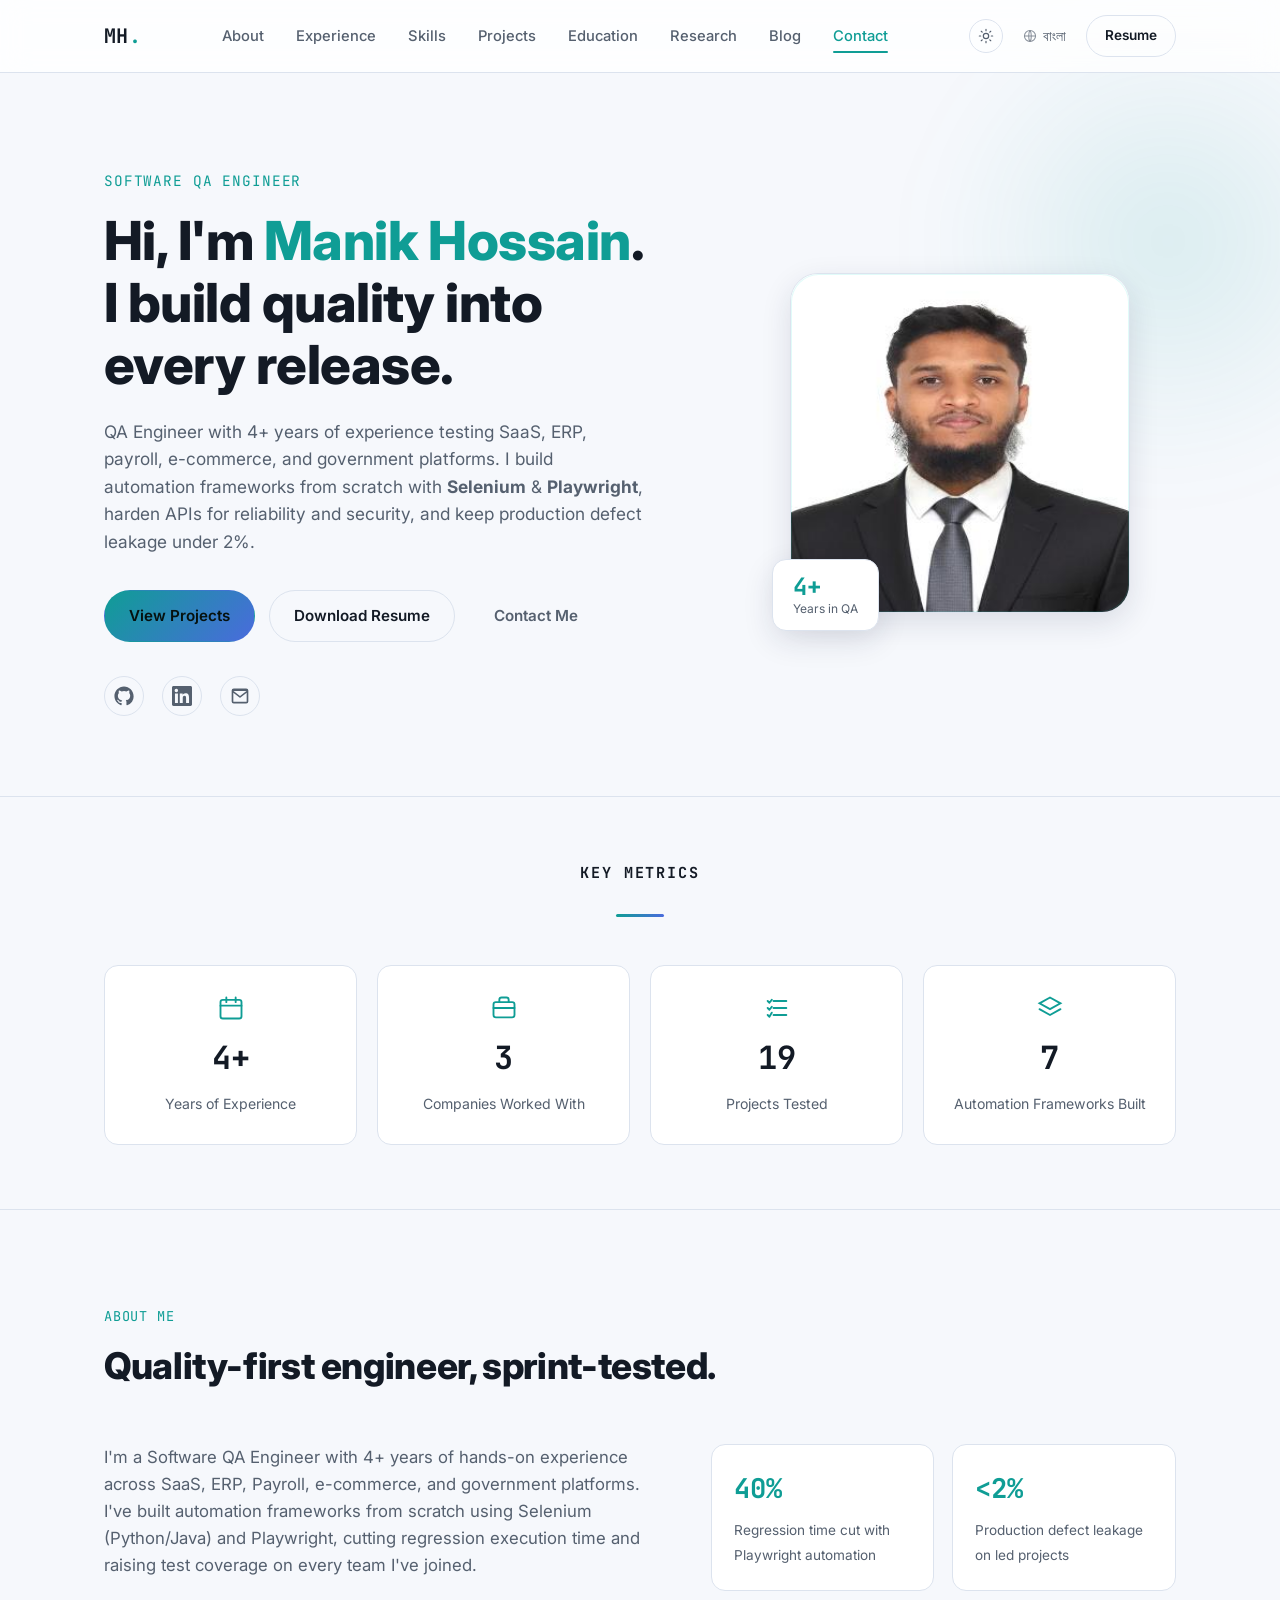
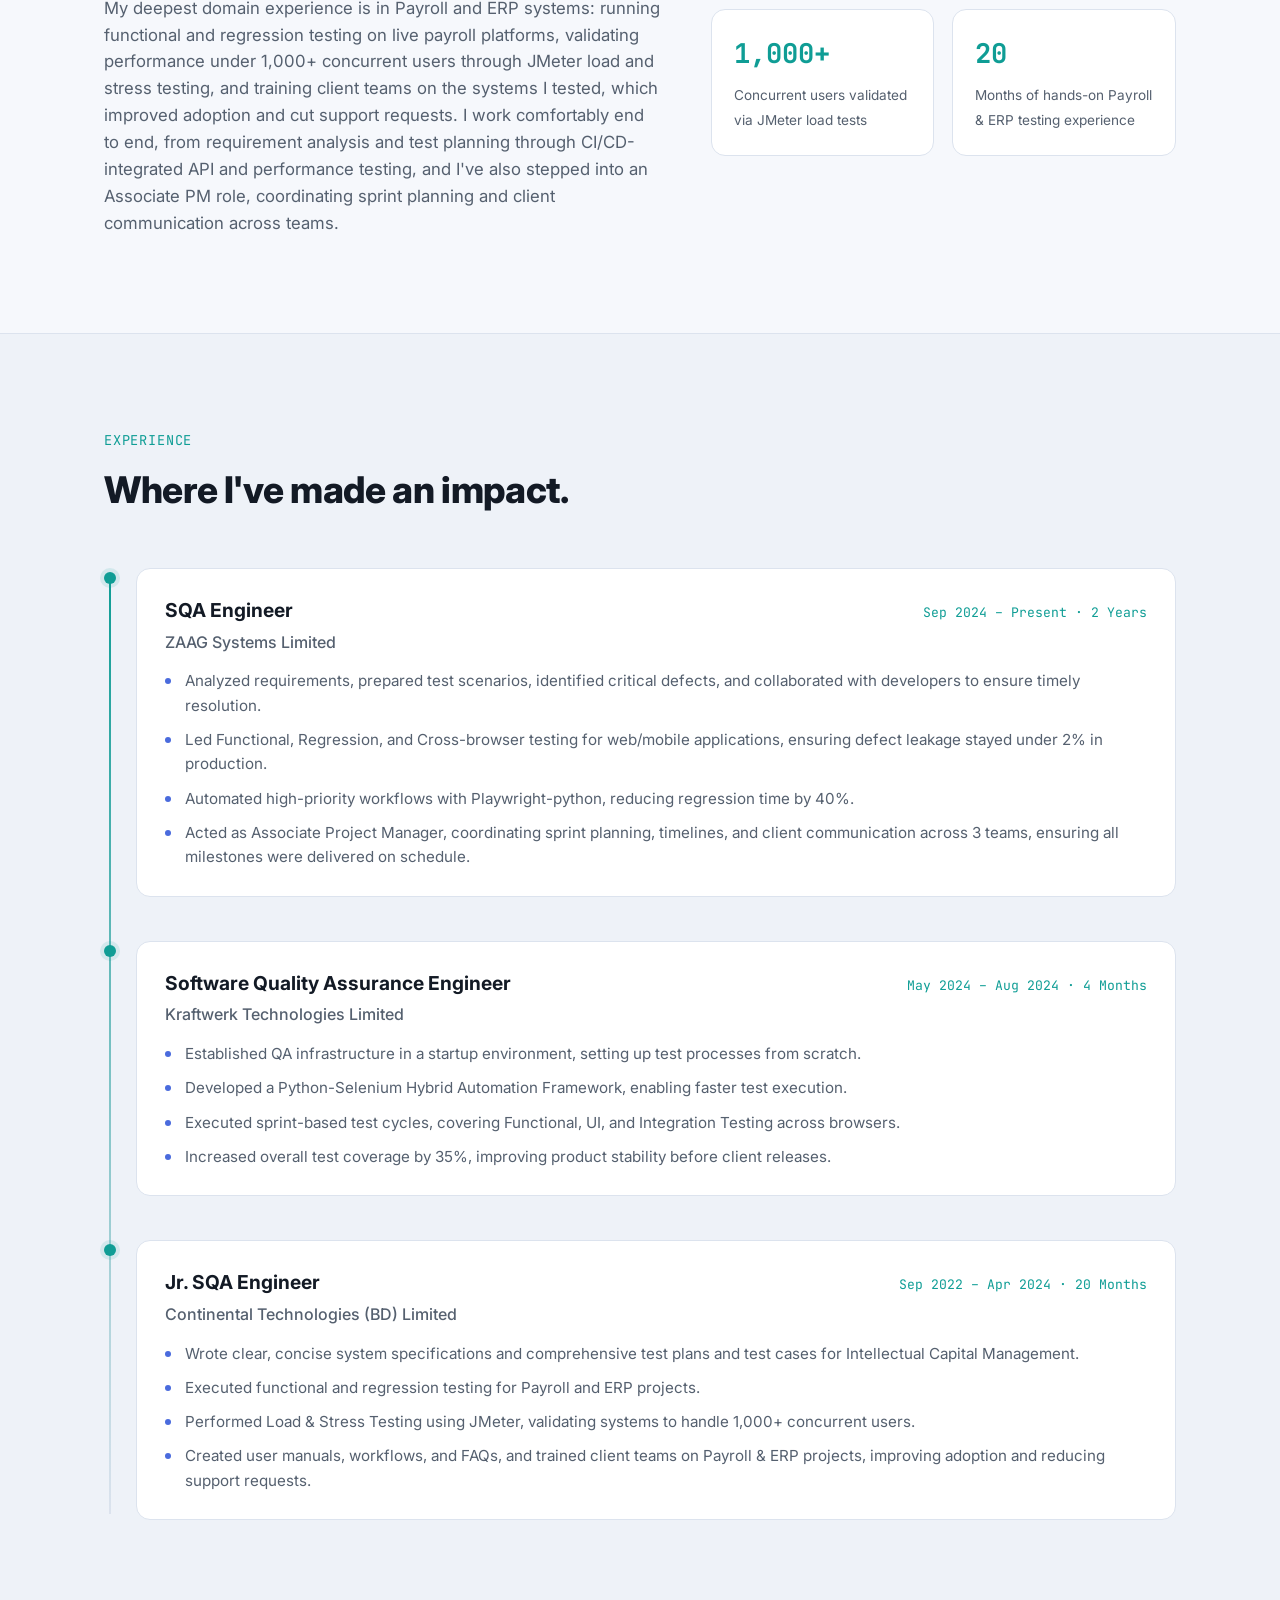
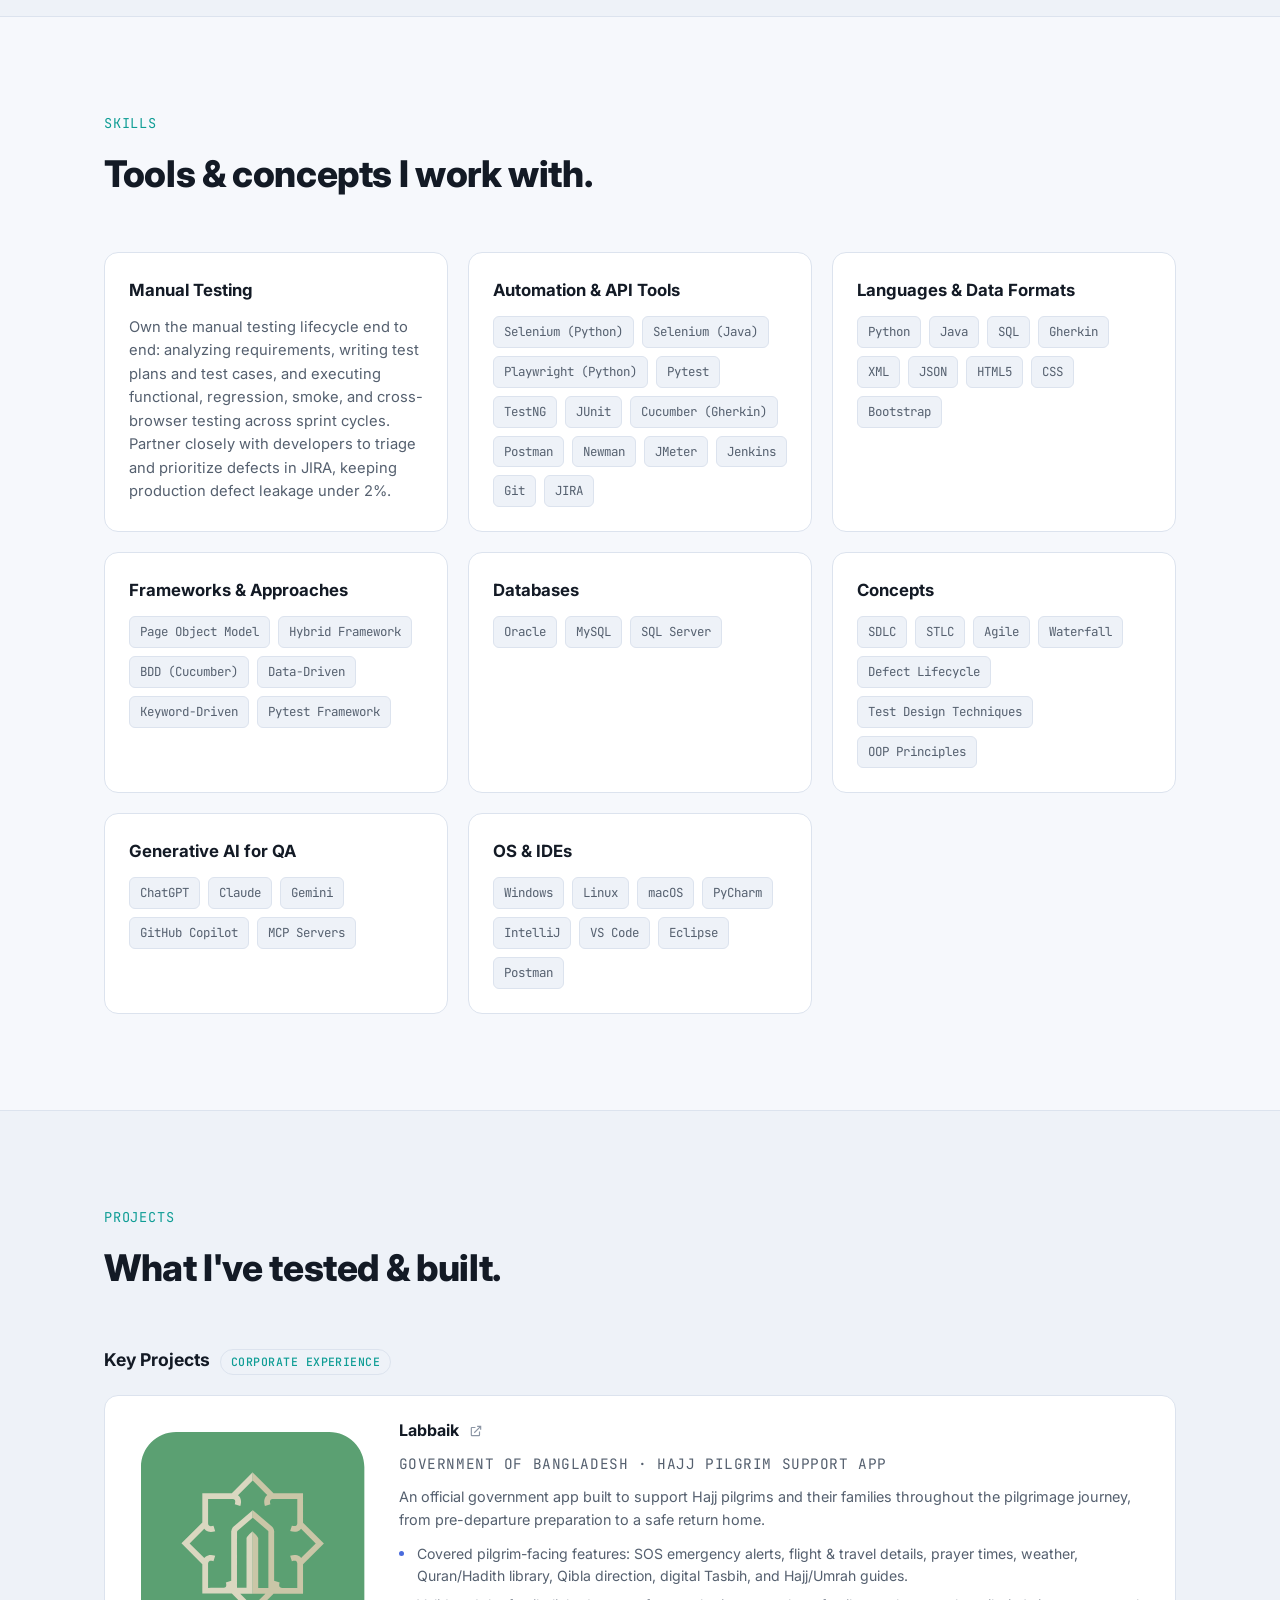
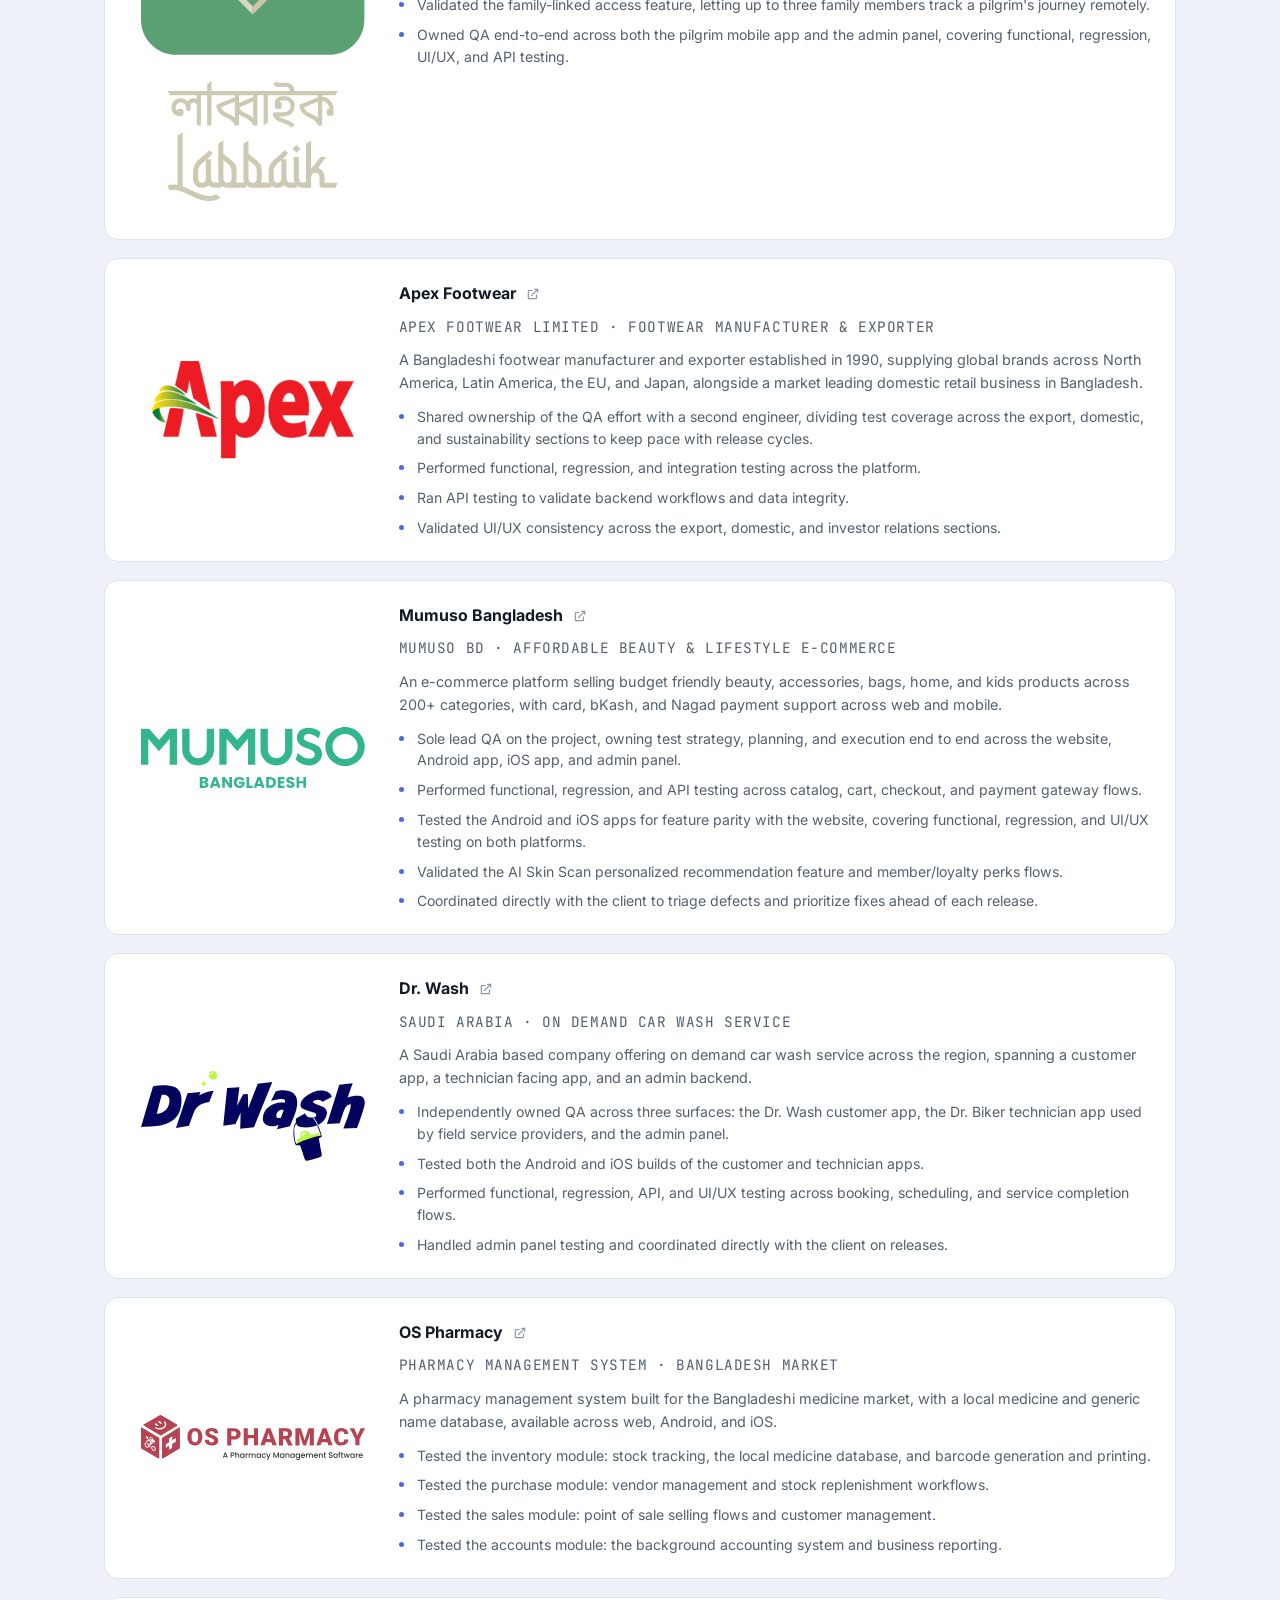
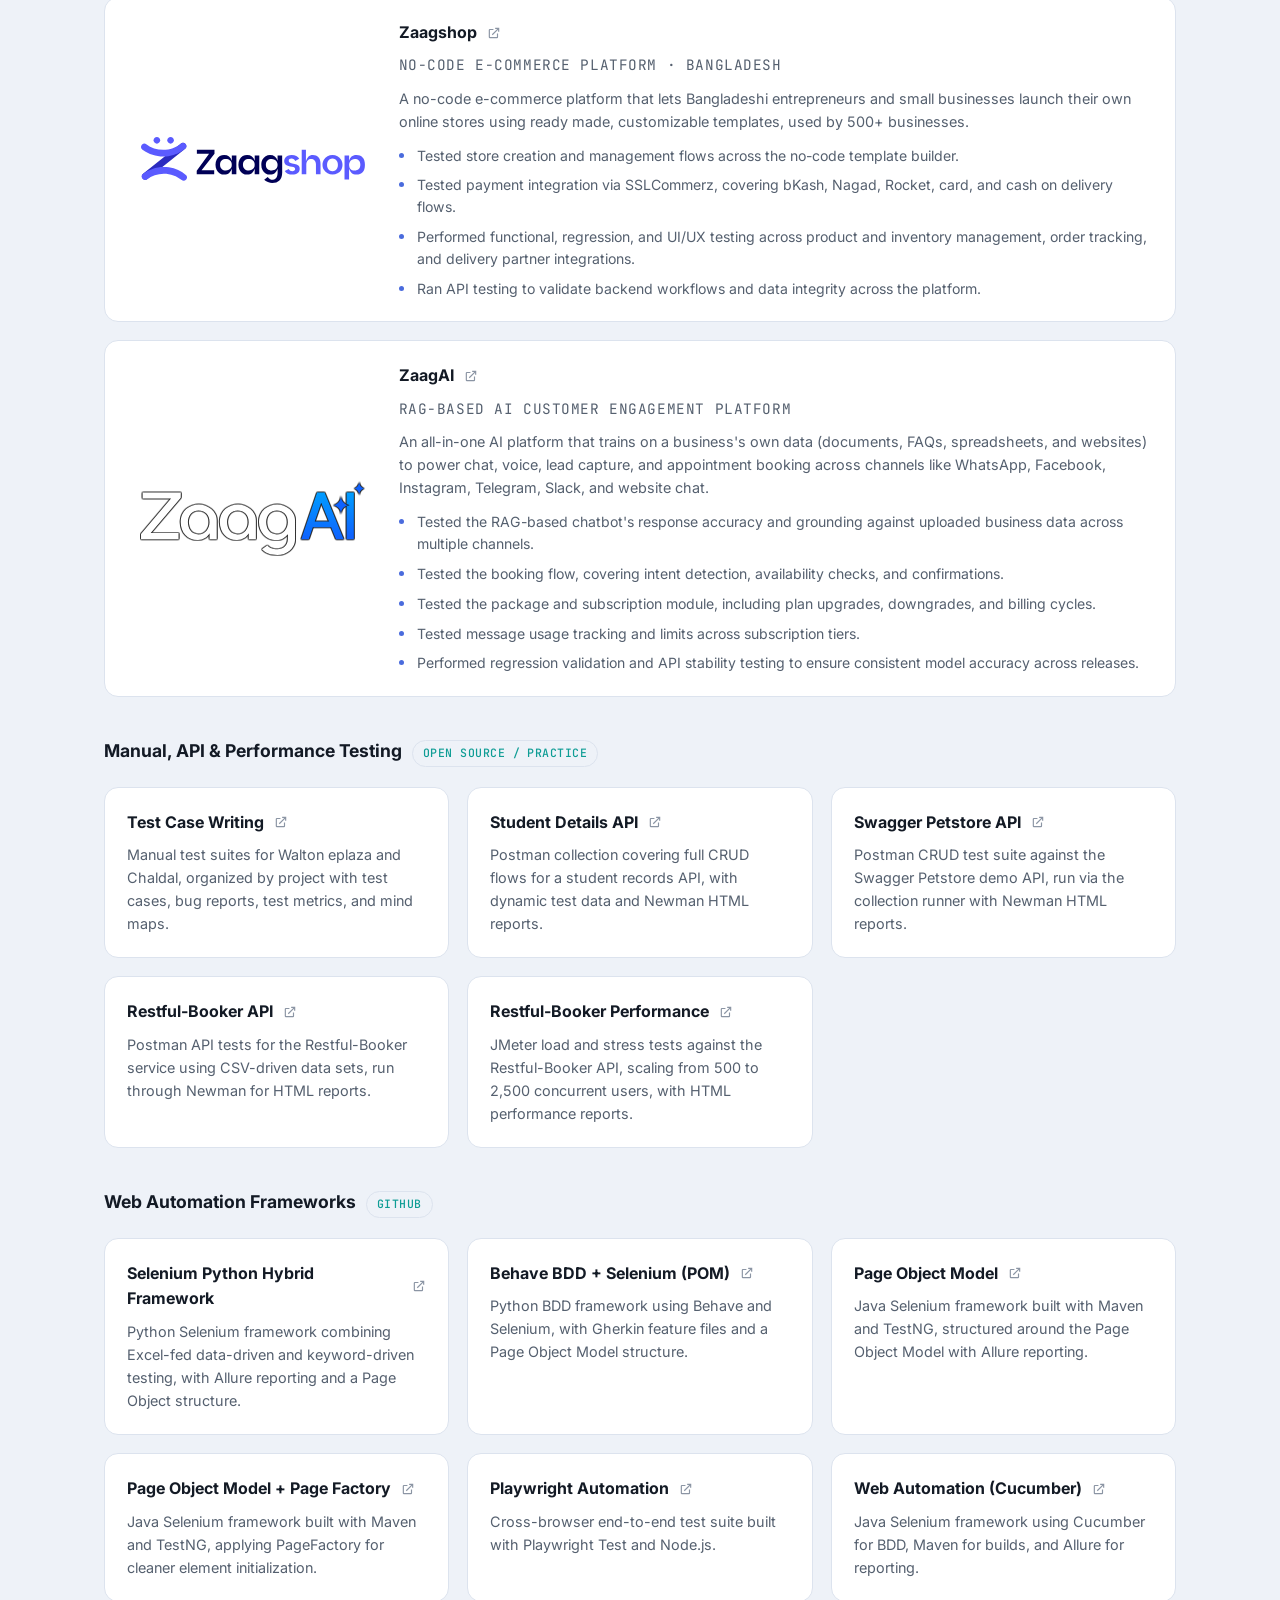
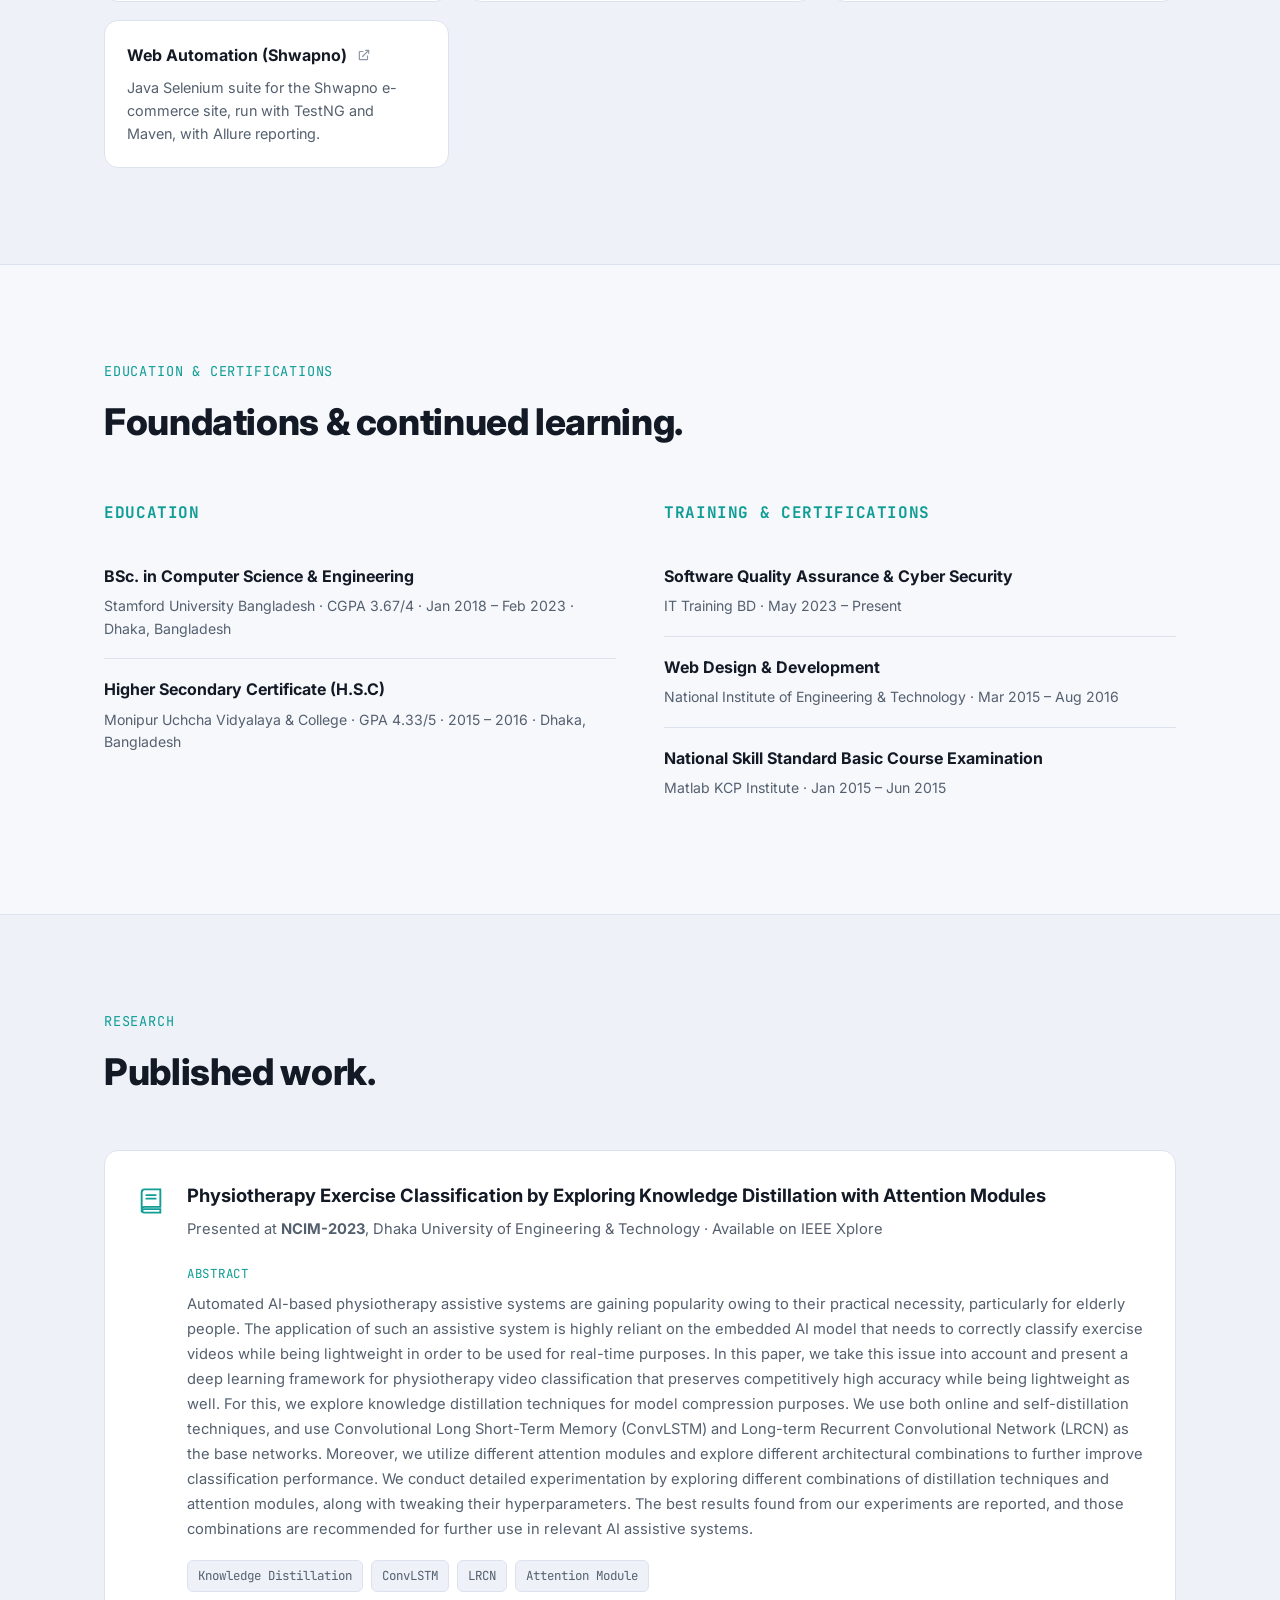
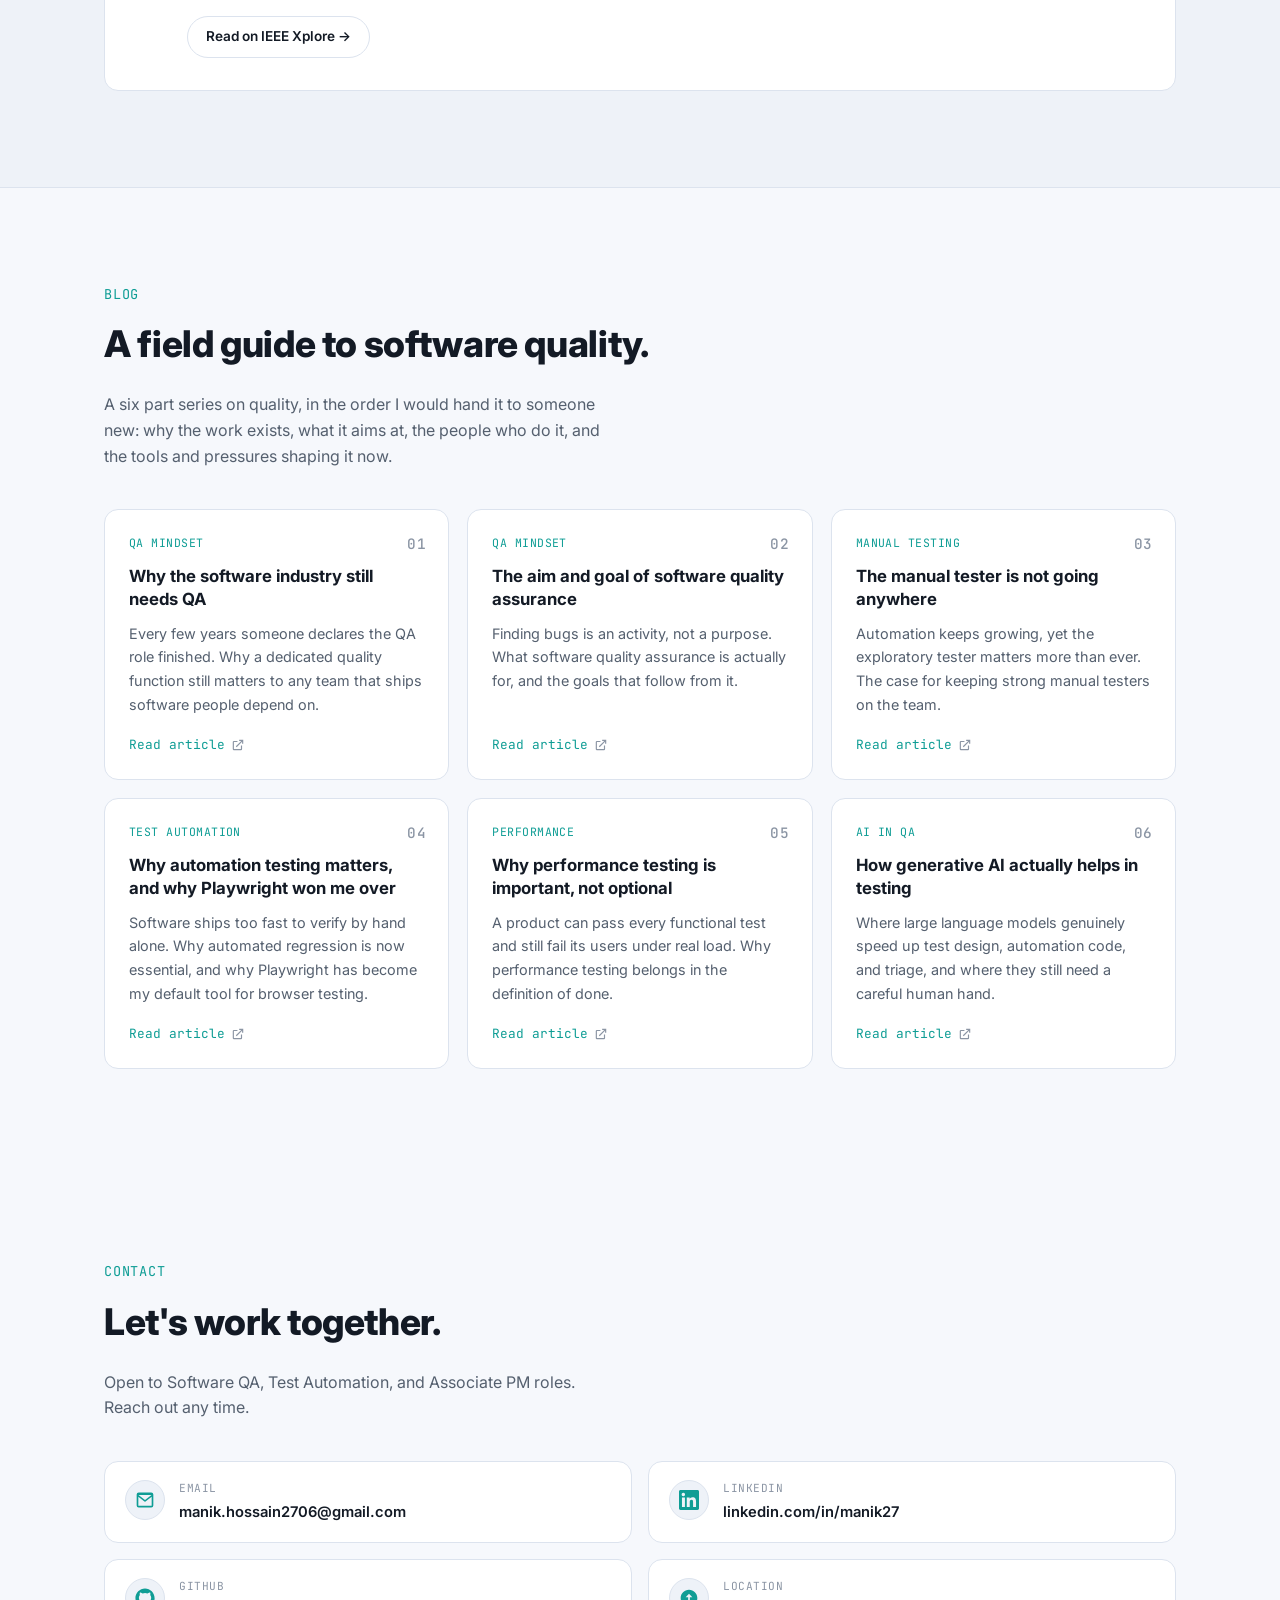
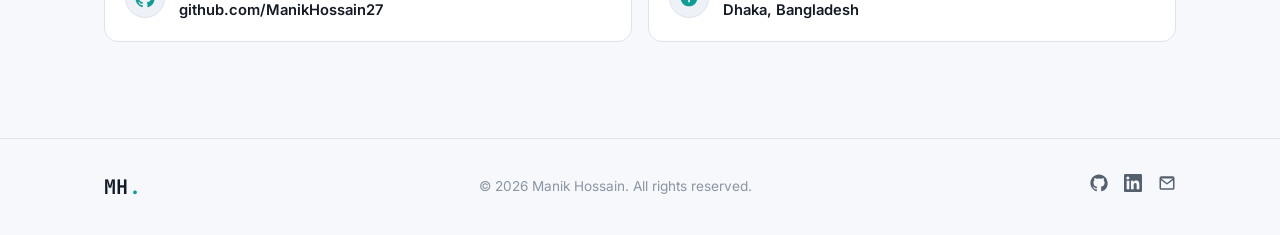
==== commit 39abd67c: "logo fixes for zaag ai" ====
--- a/index.html
+++ b/index.html
@@ -318,6 +318,8 @@
       <h3 class="projects-subhead reveal" data-i18n-html data-bn="মূল প্রজেক্ট <span>কর্পোরেট অভিজ্ঞতা</span>">Key Projects <span>Corporate Experience</span></h3>
       <div class="project-grid reveal">
         <a class="project-card project-card-link project-card-detailed" href="https://play.google.com/store/apps/details?id=com.ooroh.labbayk&pcampaignid=web_share" target="_blank" rel="noopener noreferrer">
+          <span class="project-logo-wrap"><img class="project-logo" src="assets/Labbaik.svg" alt="Labbaik logo" loading="lazy"></span>
+          <div class="project-card-body">
           <h4>Labbaik <svg class="ext-icon" viewBox="0 0 24 24" width="14" height="14" fill="currentColor"><path d="M14 3h7v7h-2V6.41l-9.29 9.3-1.42-1.42 9.3-9.29H14V3zM5 5h6v2H5v12h12v-6h2v6a2 2 0 0 1-2 2H5a2 2 0 0 1-2-2V7a2 2 0 0 1 2-2z"/></svg></h4>
           <p class="project-meta" data-bn="বাংলাদেশ সরকার &middot; হজযাত্রী সহায়তা অ্যাপ">Government of Bangladesh &middot; Hajj Pilgrim Support App</p>
           <p data-bn="হজযাত্রী ও তাঁদের পরিবারকে যাত্রার শুরু থেকে নিরাপদে ঘরে ফেরা পর্যন্ত পুরো সময় সহায়তা দিতে তৈরি একটি সরকারি অ্যাপ।">An official government app built to support Hajj pilgrims and their families throughout the pilgrimage journey, from pre-departure preparation to a safe return home.</p>
@@ -326,8 +328,11 @@
             <li data-bn="পরিবার-সংযুক্ত অ্যাক্সেস ফিচার যাচাই করেছি, যা তিনজন পর্যন্ত পরিবারের সদস্যকে দূর থেকে একজন হজযাত্রীর যাত্রা ট্র্যাক করতে দেয়।">Validated the family-linked access feature, letting up to three family members track a pilgrim's journey remotely.</li>
             <li data-bn="হজযাত্রীর মোবাইল অ্যাপ আর অ্যাডমিন প্যানেল দুটোতেই শুরু থেকে শেষ পর্যন্ত QA সামলেছি, ফাংশনাল, রিগ্রেশন, UI/UX আর API টেস্টিং ঢেকে।">Owned QA end-to-end across both the pilgrim mobile app and the admin panel, covering functional, regression, UI/UX, and API testing.</li>
           </ul>
+          </div>
         </a>
         <a class="project-card project-card-link project-card-detailed" href="https://www.apexfootwearltd.com/" target="_blank" rel="noopener noreferrer">
+          <span class="project-logo-wrap"><img class="project-logo" src="assets/Apex%20Footware.png" alt="Apex Footwear logo" loading="lazy"></span>
+          <div class="project-card-body">
           <h4>Apex Footwear <svg class="ext-icon" viewBox="0 0 24 24" width="14" height="14" fill="currentColor"><path d="M14 3h7v7h-2V6.41l-9.29 9.3-1.42-1.42 9.3-9.29H14V3zM5 5h6v2H5v12h12v-6h2v6a2 2 0 0 1-2 2H5a2 2 0 0 1-2-2V7a2 2 0 0 1 2-2z"/></svg></h4>
           <p class="project-meta" data-bn="Apex Footwear Limited &middot; জুতা প্রস্তুতকারক ও রপ্তানিকারক">Apex Footwear Limited &middot; Footwear Manufacturer &amp; Exporter</p>
           <p data-bn="১৯৯০ সালে প্রতিষ্ঠিত একটি বাংলাদেশি জুতা প্রস্তুতকারক ও রপ্তানিকারক, যারা উত্তর আমেরিকা, লাতিন আমেরিকা, EU আর জাপান জুড়ে বৈশ্বিক ব্র্যান্ডে সরবরাহ করে, পাশাপাশি বাংলাদেশে একটি বাজার-শীর্ষ অভ্যন্তরীণ খুচরা ব্যবসা চালায়।">A Bangladeshi footwear manufacturer and exporter established in 1990, supplying global brands across North America, Latin America, the EU, and Japan, alongside a market leading domestic retail business in Bangladesh.</p>
@@ -337,8 +342,11 @@
             <li data-bn="ব্যাকএন্ড ওয়ার্কফ্লো আর ডেটার নির্ভুলতা যাচাই করতে API টেস্টিং চালিয়েছি।">Ran API testing to validate backend workflows and data integrity.</li>
             <li data-bn="এক্সপোর্ট, ডোমেস্টিক আর ইনভেস্টর রিলেশনস অংশ জুড়ে UI/UX-এর সামঞ্জস্য যাচাই করেছি।">Validated UI/UX consistency across the export, domestic, and investor relations sections.</li>
           </ul>
+          </div>
         </a>
         <a class="project-card project-card-link project-card-detailed" href="https://mumuso.com.bd/" target="_blank" rel="noopener noreferrer">
+          <span class="project-logo-wrap"><img class="project-logo" src="assets/Mumuso%20Bangladesh.svg" alt="Mumuso Bangladesh logo" loading="lazy"></span>
+          <div class="project-card-body">
           <h4>Mumuso Bangladesh <svg class="ext-icon" viewBox="0 0 24 24" width="14" height="14" fill="currentColor"><path d="M14 3h7v7h-2V6.41l-9.29 9.3-1.42-1.42 9.3-9.29H14V3zM5 5h6v2H5v12h12v-6h2v6a2 2 0 0 1-2 2H5a2 2 0 0 1-2-2V7a2 2 0 0 1 2-2z"/></svg></h4>
           <p class="project-meta" data-bn="MUMUSO BD &middot; সাশ্রয়ী বিউটি ও লাইফস্টাইল E-commerce">MUMUSO BD &middot; Affordable Beauty &amp; Lifestyle E-commerce</p>
           <p data-bn="একটি e-commerce প্ল্যাটফর্ম যা ২০০+ ক্যাটাগরি জুড়ে সাশ্রয়ী বিউটি, অ্যাকসেসরিজ, ব্যাগ, হোম আর শিশুদের পণ্য বিক্রি করে, ওয়েব ও মোবাইল জুড়ে কার্ড, bKash আর Nagad পেমেন্ট সাপোর্টসহ।">An e-commerce platform selling budget friendly beauty, accessories, bags, home, and kids products across 200+ categories, with card, bKash, and Nagad payment support across web and mobile.</p>
@@ -349,8 +357,11 @@
             <li data-bn="AI Skin Scan ব্যক্তিগতকৃত সুপারিশ ফিচার আর মেম্বার/লয়ালটি সুবিধার ফ্লো যাচাই করেছি।">Validated the AI Skin Scan personalized recommendation feature and member/loyalty perks flows.</li>
             <li data-bn="প্রতিটি রিলিজের আগে ত্রুটি ট্রায়াজ ও ফিক্সের অগ্রাধিকার ঠিক করতে ক্লায়েন্টের সঙ্গে সরাসরি সমন্বয় করেছি।">Coordinated directly with the client to triage defects and prioritize fixes ahead of each release.</li>
           </ul>
+          </div>
         </a>
         <a class="project-card project-card-link project-card-detailed" href="https://play.google.com/store/apps/details?id=sa.drwash.www&pcampaignid=web_share" target="_blank" rel="noopener noreferrer">
+          <span class="project-logo-wrap"><img class="project-logo" src="assets/Dr.%20Wash.svg" alt="Dr. Wash logo" loading="lazy"></span>
+          <div class="project-card-body">
           <h4>Dr. Wash <svg class="ext-icon" viewBox="0 0 24 24" width="14" height="14" fill="currentColor"><path d="M14 3h7v7h-2V6.41l-9.29 9.3-1.42-1.42 9.3-9.29H14V3zM5 5h6v2H5v12h12v-6h2v6a2 2 0 0 1-2 2H5a2 2 0 0 1-2-2V7a2 2 0 0 1 2-2z"/></svg></h4>
           <p class="project-meta" data-bn="সৌদি আরব &middot; অন ডিমান্ড কার ওয়াশ সেবা">Saudi Arabia &middot; On Demand Car Wash Service</p>
           <p data-bn="সৌদি আরবভিত্তিক একটি কোম্পানি যা পুরো অঞ্চল জুড়ে অন ডিমান্ড কার ওয়াশ সেবা দেয়, একটি কাস্টমার অ্যাপ, একটি টেকনিশিয়ান অ্যাপ আর একটি অ্যাডমিন ব্যাকএন্ড নিয়ে।">A Saudi Arabia based company offering on demand car wash service across the region, spanning a customer app, a technician facing app, and an admin backend.</p>
@@ -360,8 +371,11 @@
             <li data-bn="বুকিং, শিডিউলিং আর সেবা সম্পন্ন হওয়ার ফ্লো জুড়ে ফাংশনাল, রিগ্রেশন, API আর UI/UX টেস্টিং করেছি।">Performed functional, regression, API, and UI/UX testing across booking, scheduling, and service completion flows.</li>
             <li data-bn="অ্যাডমিন প্যানেল টেস্টিং সামলেছি আর রিলিজ নিয়ে ক্লায়েন্টের সঙ্গে সরাসরি সমন্বয় করেছি।">Handled admin panel testing and coordinated directly with the client on releases.</li>
           </ul>
+          </div>
         </a>
         <a class="project-card project-card-link project-card-detailed" href="https://www.os-pharmacy.com/" target="_blank" rel="noopener noreferrer">
+          <span class="project-logo-wrap"><img class="project-logo" src="assets/OS%20Pharmacy.svg" alt="OS Pharmacy logo" loading="lazy"></span>
+          <div class="project-card-body">
           <h4>OS Pharmacy <svg class="ext-icon" viewBox="0 0 24 24" width="14" height="14" fill="currentColor"><path d="M14 3h7v7h-2V6.41l-9.29 9.3-1.42-1.42 9.3-9.29H14V3zM5 5h6v2H5v12h12v-6h2v6a2 2 0 0 1-2 2H5a2 2 0 0 1-2-2V7a2 2 0 0 1 2-2z"/></svg></h4>
           <p class="project-meta" data-bn="ফার্মেসি ম্যানেজমেন্ট সিস্টেম &middot; বাংলাদেশ বাজার">Pharmacy Management System &middot; Bangladesh Market</p>
           <p data-bn="বাংলাদেশি ওষুধের বাজারের জন্য তৈরি একটি ফার্মেসি ম্যানেজমেন্ট সিস্টেম, একটি স্থানীয় ওষুধ ও জেনেরিক নামের ডেটাবেসসহ, ওয়েব, Android আর iOS জুড়ে পাওয়া যায়।">A pharmacy management system built for the Bangladeshi medicine market, with a local medicine and generic name database, available across web, Android, and iOS.</p>
@@ -371,8 +385,11 @@
             <li data-bn="সেলস মডিউল টেস্ট করেছি: পয়েন্ট অফ সেল বিক্রয় ফ্লো আর কাস্টমার ম্যানেজমেন্ট।">Tested the sales module: point of sale selling flows and customer management.</li>
             <li data-bn="অ্যাকাউন্টস মডিউল টেস্ট করেছি: পেছনের হিসাব ব্যবস্থা আর ব্যবসায়িক রিপোর্টিং।">Tested the accounts module: the background accounting system and business reporting.</li>
           </ul>
+          </div>
         </a>
         <a class="project-card project-card-link project-card-detailed" href="https://www.zaagshop.com/" target="_blank" rel="noopener noreferrer">
+          <span class="project-logo-wrap"><img class="project-logo" src="assets/Zaagshop.svg" alt="Zaagshop logo" loading="lazy"></span>
+          <div class="project-card-body">
           <h4>Zaagshop <svg class="ext-icon" viewBox="0 0 24 24" width="14" height="14" fill="currentColor"><path d="M14 3h7v7h-2V6.41l-9.29 9.3-1.42-1.42 9.3-9.29H14V3zM5 5h6v2H5v12h12v-6h2v6a2 2 0 0 1-2 2H5a2 2 0 0 1-2-2V7a2 2 0 0 1 2-2z"/></svg></h4>
           <p class="project-meta" data-bn="নো-কোড E-commerce প্ল্যাটফর্ম &middot; বাংলাদেশ">No-Code E-commerce Platform &middot; Bangladesh</p>
           <p data-bn="একটি নো-কোড e-commerce প্ল্যাটফর্ম যা বাংলাদেশি উদ্যোক্তা ও ছোট ব্যবসাকে তৈরি করা, কাস্টমাইজযোগ্য টেমপ্লেট দিয়ে নিজেদের অনলাইন স্টোর চালু করতে দেয়, ৫০০+ ব্যবসা ব্যবহার করে।">A no-code e-commerce platform that lets Bangladeshi entrepreneurs and small businesses launch their own online stores using ready made, customizable templates, used by 500+ businesses.</p>
@@ -382,8 +399,11 @@
             <li data-bn="পণ্য ও ইনভেন্টরি ব্যবস্থাপনা, অর্ডার ট্র্যাকিং আর ডেলিভারি পার্টনার ইন্টিগ্রেশন জুড়ে ফাংশনাল, রিগ্রেশন আর UI/UX টেস্টিং করেছি।">Performed functional, regression, and UI/UX testing across product and inventory management, order tracking, and delivery partner integrations.</li>
             <li data-bn="প্ল্যাটফর্ম জুড়ে ব্যাকএন্ড ওয়ার্কফ্লো আর ডেটার নির্ভুলতা যাচাই করতে API টেস্টিং চালিয়েছি।">Ran API testing to validate backend workflows and data integrity across the platform.</li>
           </ul>
+          </div>
         </a>
         <a class="project-card project-card-link project-card-detailed" href="https://zaag.ai/" target="_blank" rel="noopener noreferrer">
+          <span class="project-logo-wrap dark-chip"><img class="project-logo" src="assets/Zaag%20AI.svg" alt="ZaagAI logo" loading="lazy"></span>
+          <div class="project-card-body">
           <h4>ZaagAI <svg class="ext-icon" viewBox="0 0 24 24" width="14" height="14" fill="currentColor"><path d="M14 3h7v7h-2V6.41l-9.29 9.3-1.42-1.42 9.3-9.29H14V3zM5 5h6v2H5v12h12v-6h2v6a2 2 0 0 1-2 2H5a2 2 0 0 1-2-2V7a2 2 0 0 1 2-2z"/></svg></h4>
           <p class="project-meta" data-bn="RAG-ভিত্তিক AI কাস্টমার এনগেজমেন্ট প্ল্যাটফর্ম">RAG-based AI Customer Engagement Platform</p>
           <p data-bn="একটি অল-ইন-ওয়ান AI প্ল্যাটফর্ম যা একটি ব্যবসার নিজস্ব ডেটার (নথি, FAQ, স্প্রেডশিট আর ওয়েবসাইট) উপর প্রশিক্ষিত হয়ে WhatsApp, Facebook, Instagram, Telegram, Slack আর ওয়েবসাইট চ্যাটের মতো চ্যানেল জুড়ে চ্যাট, ভয়েস, লিড ক্যাপচার আর অ্যাপয়েন্টমেন্ট বুকিং চালায়।">An all-in-one AI platform that trains on a business's own data (documents, FAQs, spreadsheets, and websites) to power chat, voice, lead capture, and appointment booking across channels like WhatsApp, Facebook, Instagram, Telegram, Slack, and website chat.</p>
@@ -394,6 +414,7 @@
             <li data-bn="সাবস্ক্রিপশন টিয়ার জুড়ে মেসেজ ব্যবহারের ট্র্যাকিং আর সীমা টেস্ট করেছি।">Tested message usage tracking and limits across subscription tiers.</li>
             <li data-bn="রিলিজ জুড়ে মডেলের নির্ভুলতা ধারাবাহিক রাখতে রিগ্রেশন যাচাই আর API স্থিতিশীলতা টেস্টিং করেছি।">Performed regression validation and API stability testing to ensure consistent model accuracy across releases.</li>
           </ul>
+          </div>
         </a>
       </div>
 
--- a/css/style.css
+++ b/css/style.css
@@ -486,7 +486,7 @@
   margin-bottom: 8px;
   display: flex;
   align-items: center;
-  gap: 8px;
+  gap: 10px;
 }
 .project-card p { color: var(--text-dim); font-size: 0.9rem; }
 .project-card-link { cursor: pointer; }
@@ -494,7 +494,36 @@
 .project-card-link:hover { transform: translateY(-4px); border-color: var(--accent); background: var(--surface-2); }
 .project-card-link:hover .ext-icon { color: var(--accent); transform: translate(2px, -2px); }
 
-.project-card-detailed { grid-column: span 2; }
+.project-card-detailed {
+  grid-column: span 2;
+  display: grid;
+  grid-template-columns: minmax(0, 1fr) minmax(0, 3fr);
+  gap: 20px;
+  align-items: stretch;
+}
+.project-logo-wrap {
+  width: 100%;
+  height: 100%;
+  min-height: 120px;
+  display: flex;
+  align-items: center;
+  justify-content: center;
+  padding: 14px;
+  overflow: hidden;
+}
+.project-logo-wrap.dark-chip img {
+  filter:
+    drop-shadow(1px 0 0 rgba(0, 0, 0, 0.55))
+    drop-shadow(-1px 0 0 rgba(0, 0, 0, 0.55))
+    drop-shadow(0 1px 0 rgba(0, 0, 0, 0.55))
+    drop-shadow(0 -1px 0 rgba(0, 0, 0, 0.55));
+}
+.project-logo-wrap img {
+  width: 100%;
+  height: 100%;
+  object-fit: contain;
+}
+.project-card-body { min-width: 0; }
 .project-meta {
   font-family: var(--font-mono);
   font-size: 0.72rem;
@@ -521,7 +550,12 @@
 }
 
 @media (max-width: 700px) {
-  .project-card-detailed { grid-column: span 1; }
+  .project-card-detailed { grid-column: span 1; align-items: start; }
+  .project-logo-wrap { height: auto; aspect-ratio: 1 / 1; min-height: 0; }
+}
+@media (max-width: 480px) {
+  .project-card-detailed { gap: 14px; }
+  .project-logo-wrap { border-radius: 12px; }
 }
 
 /* ============ Education ============ */
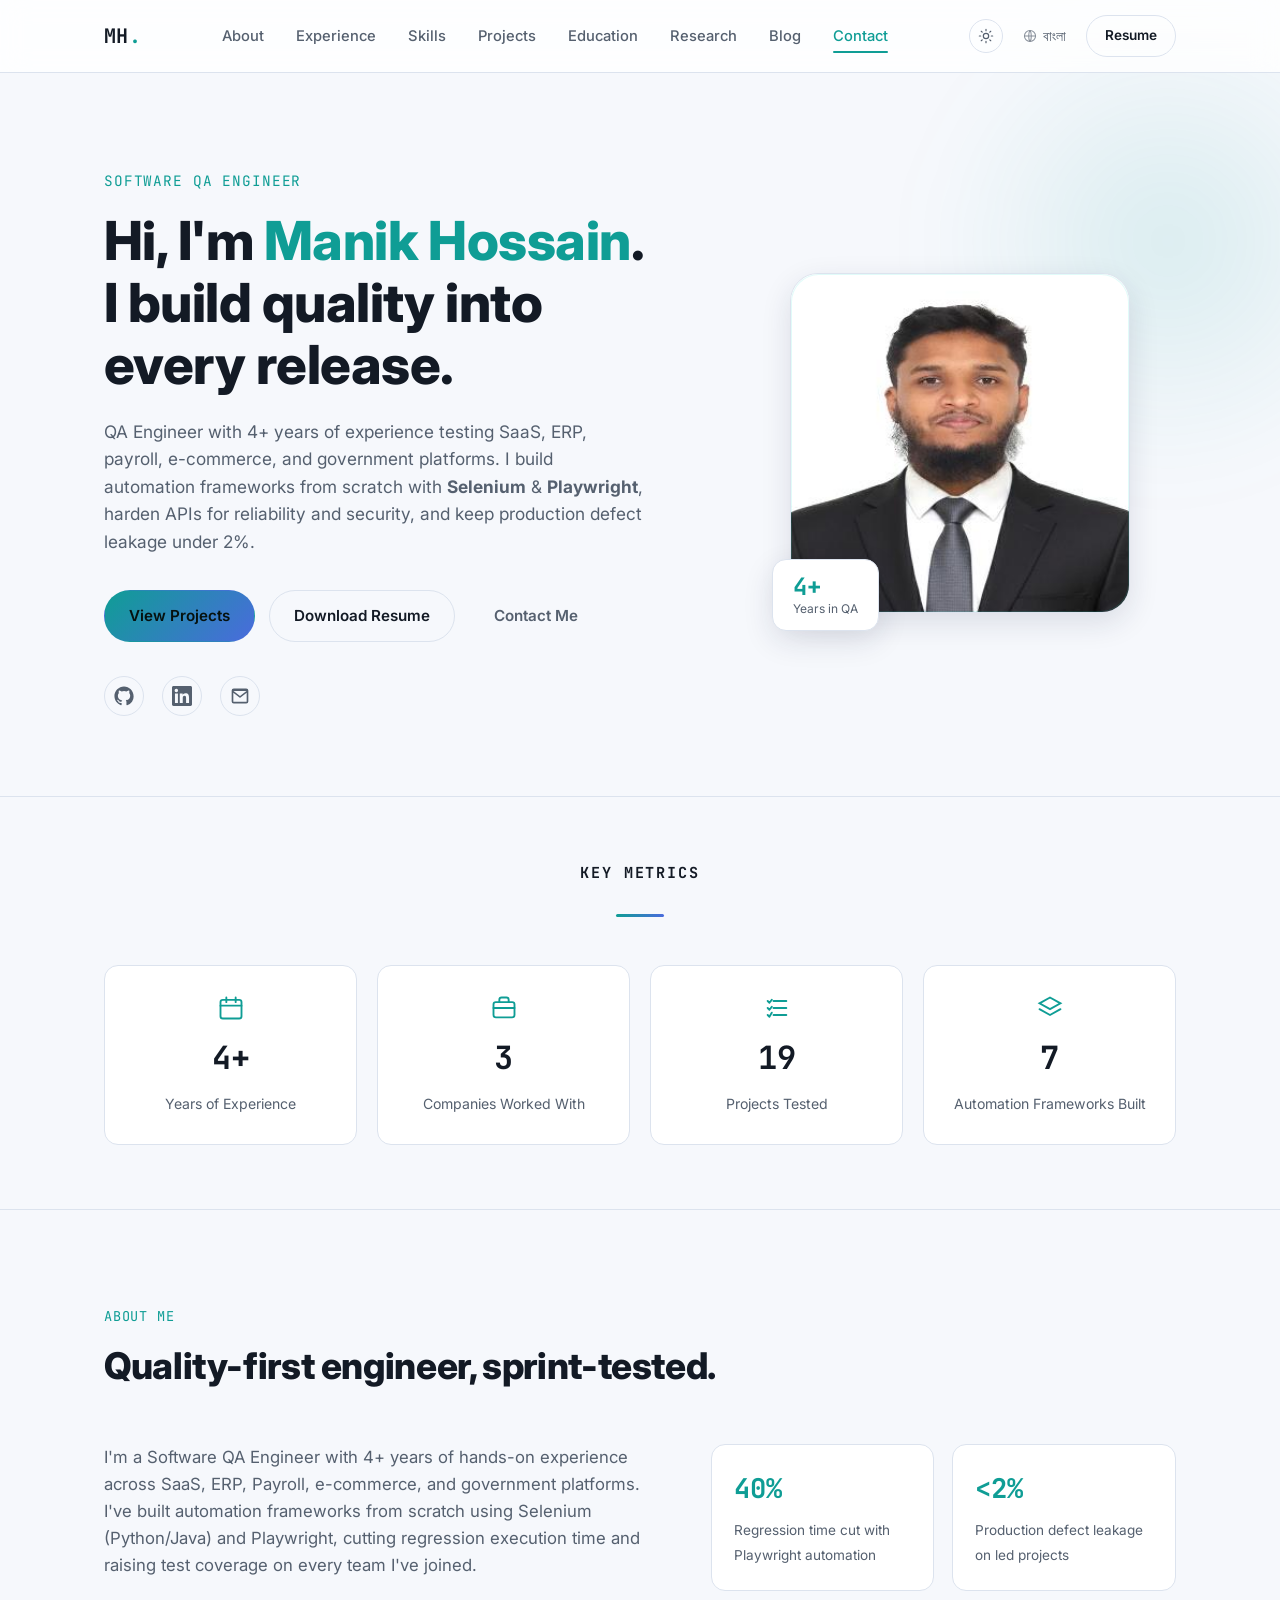
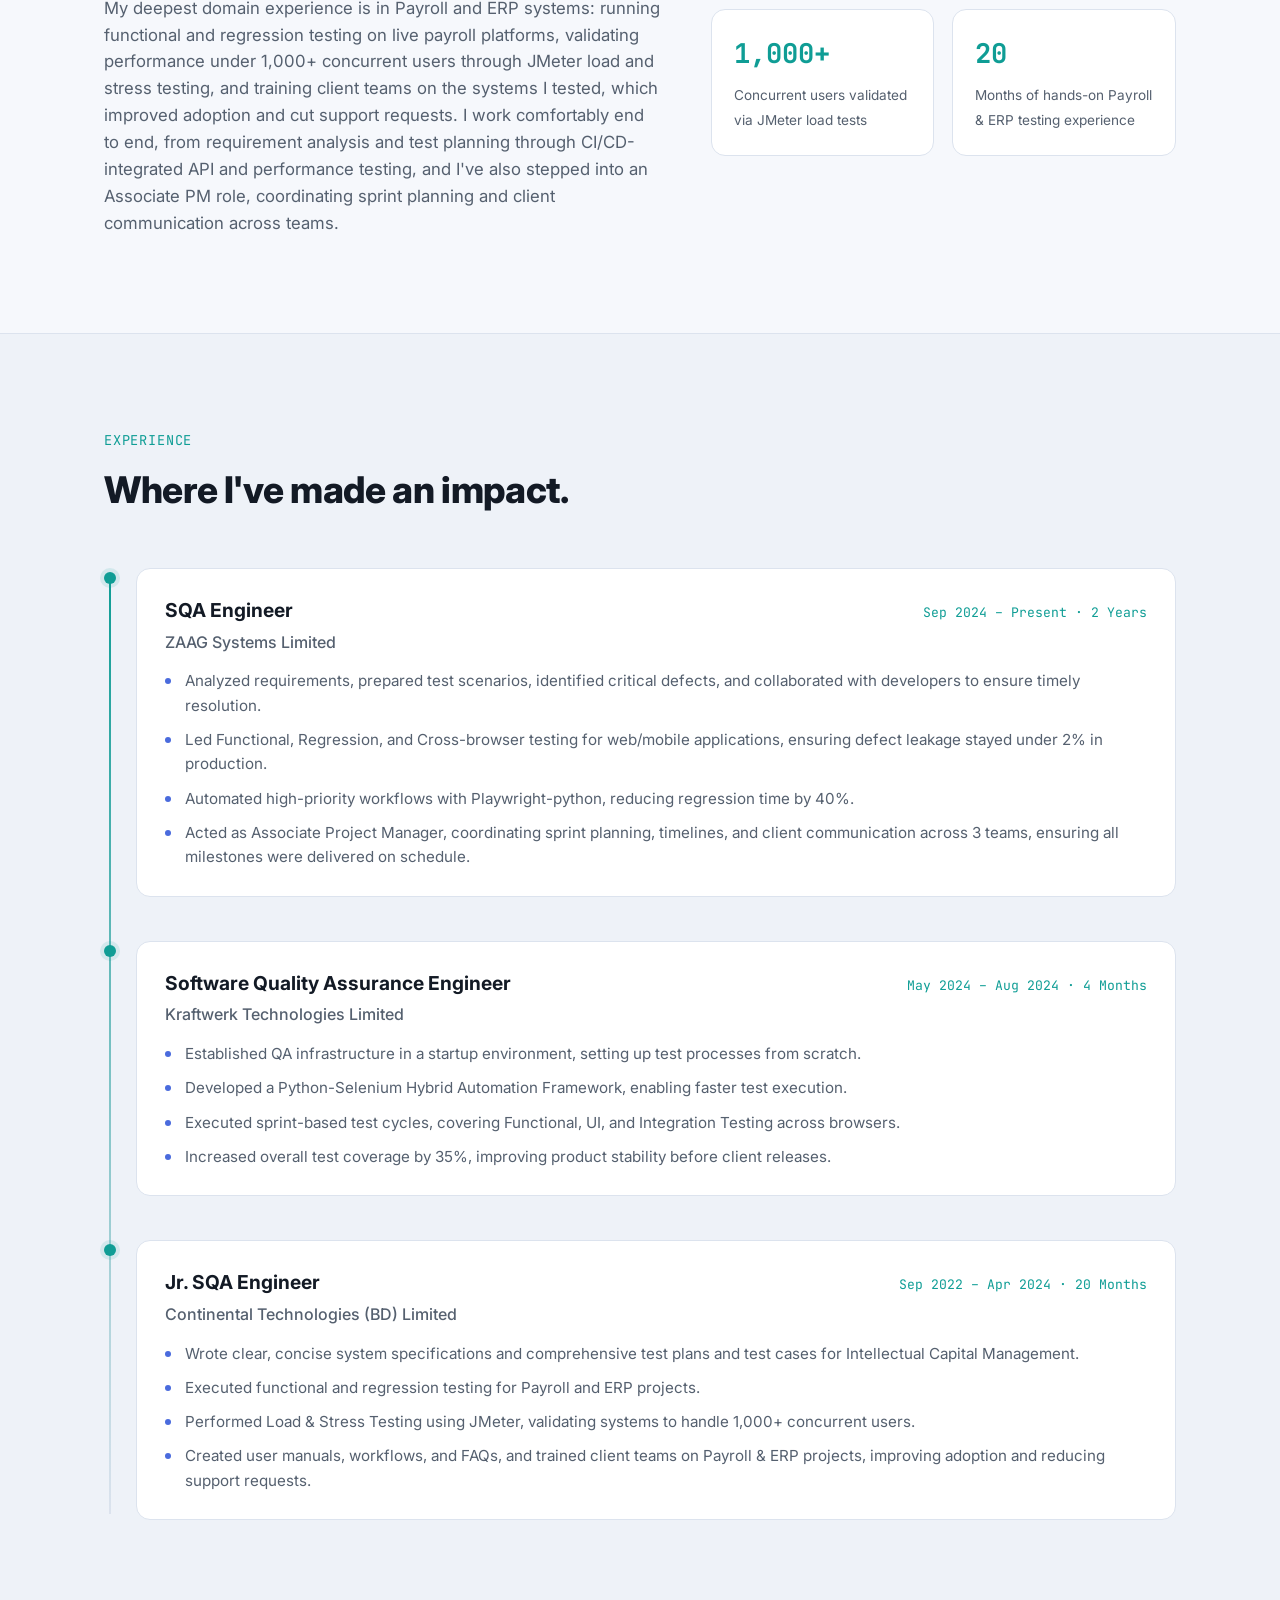
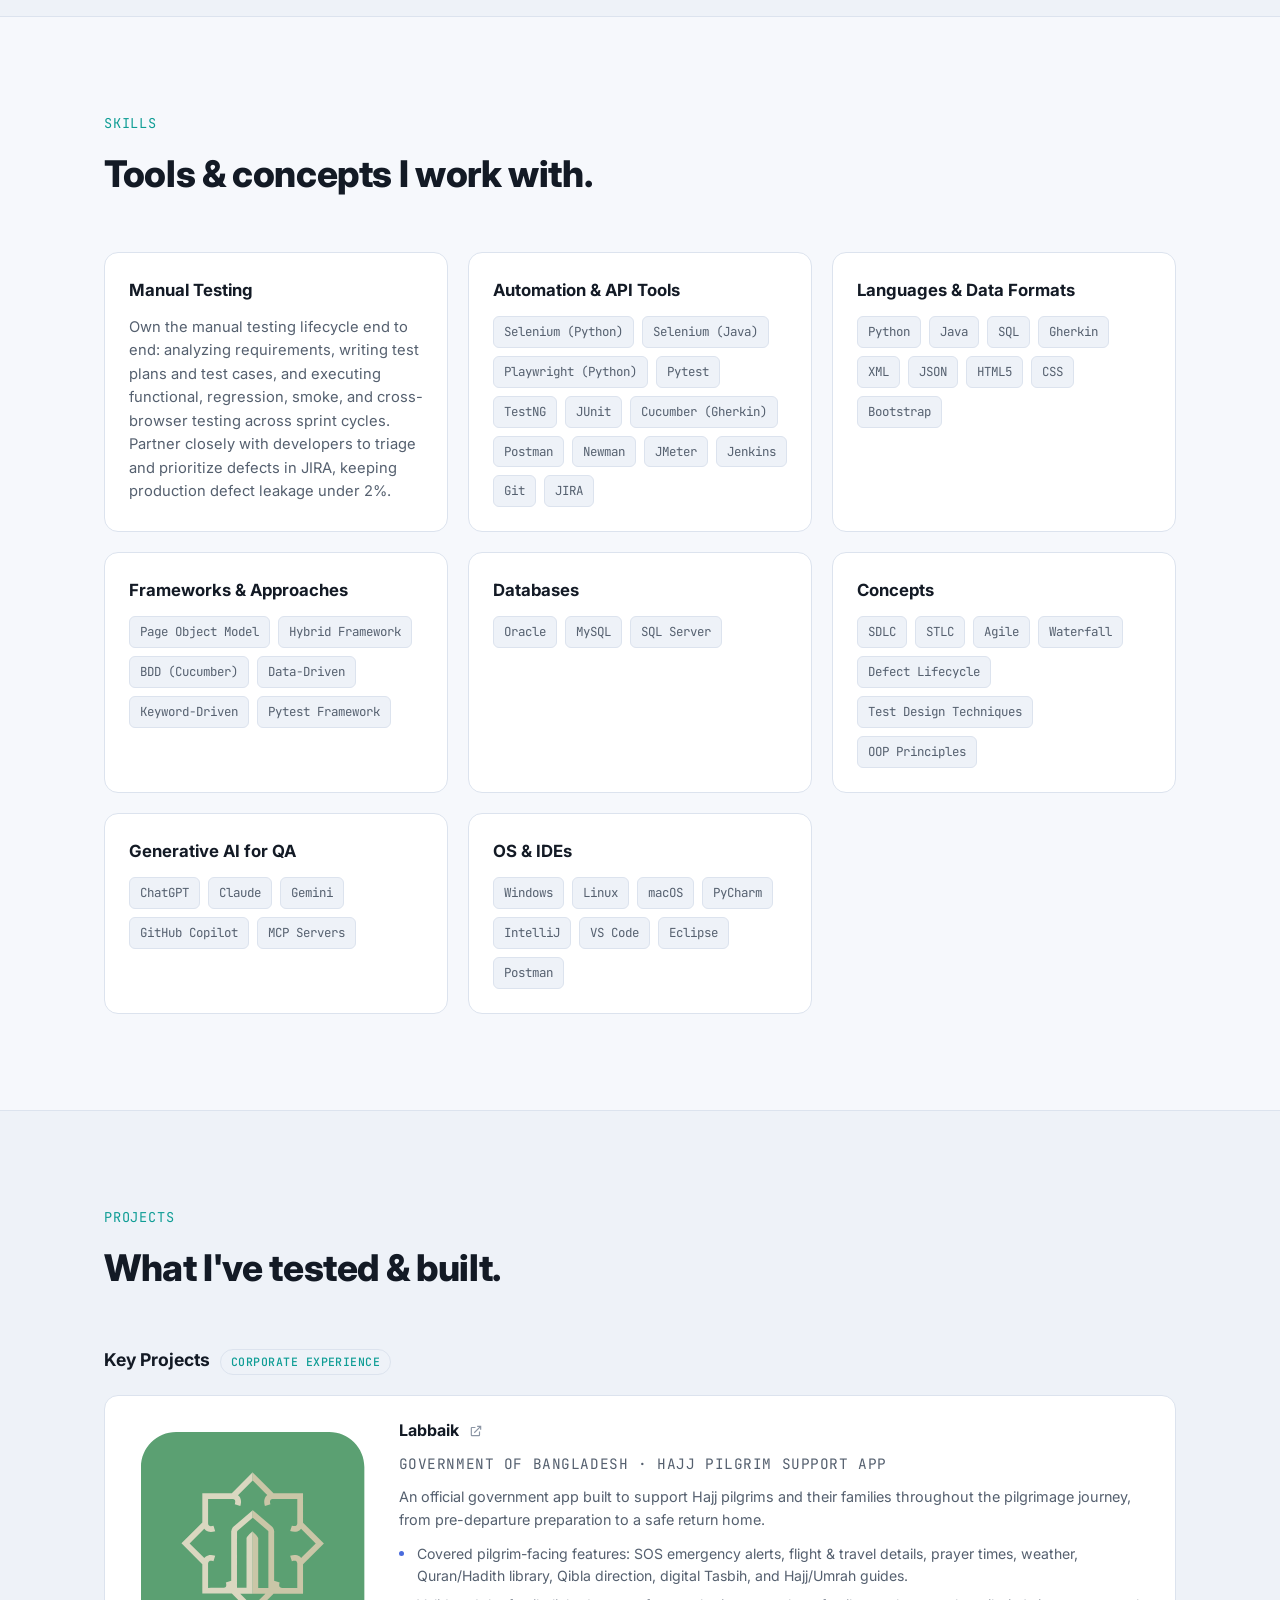
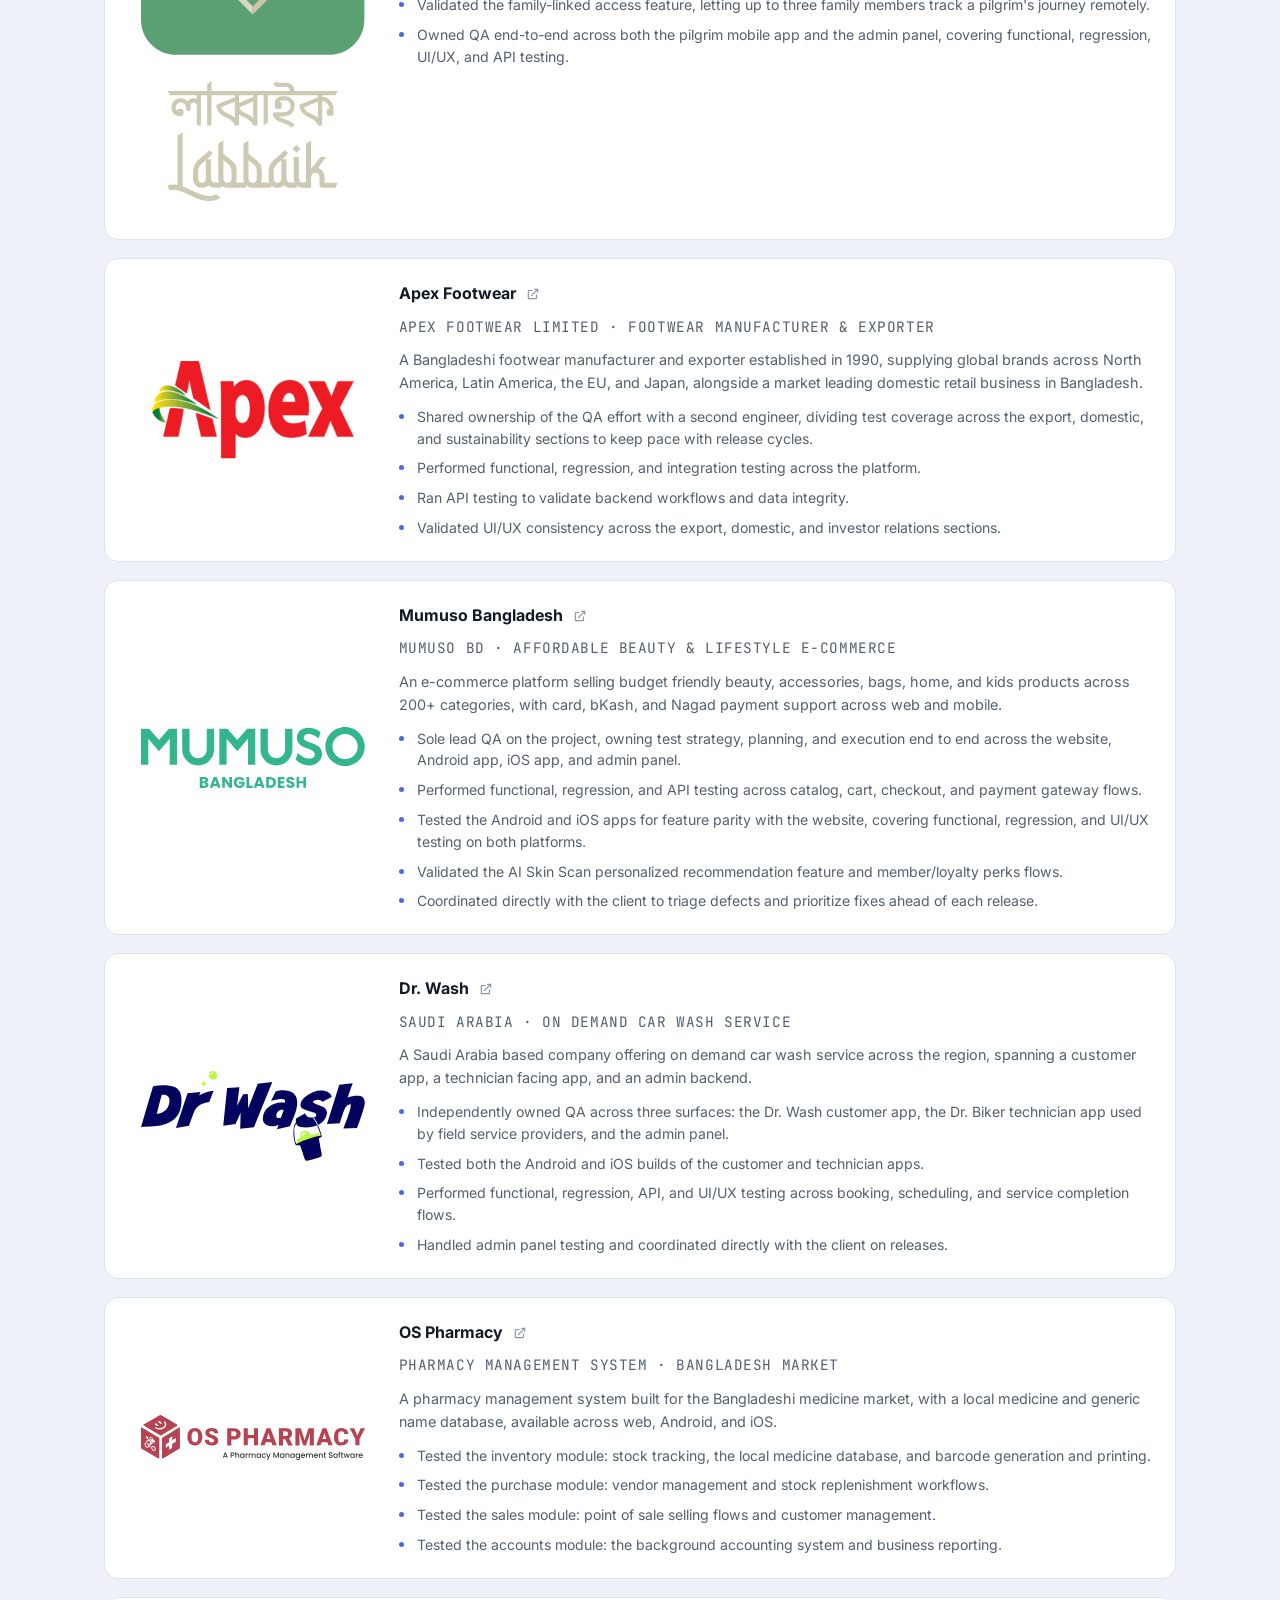
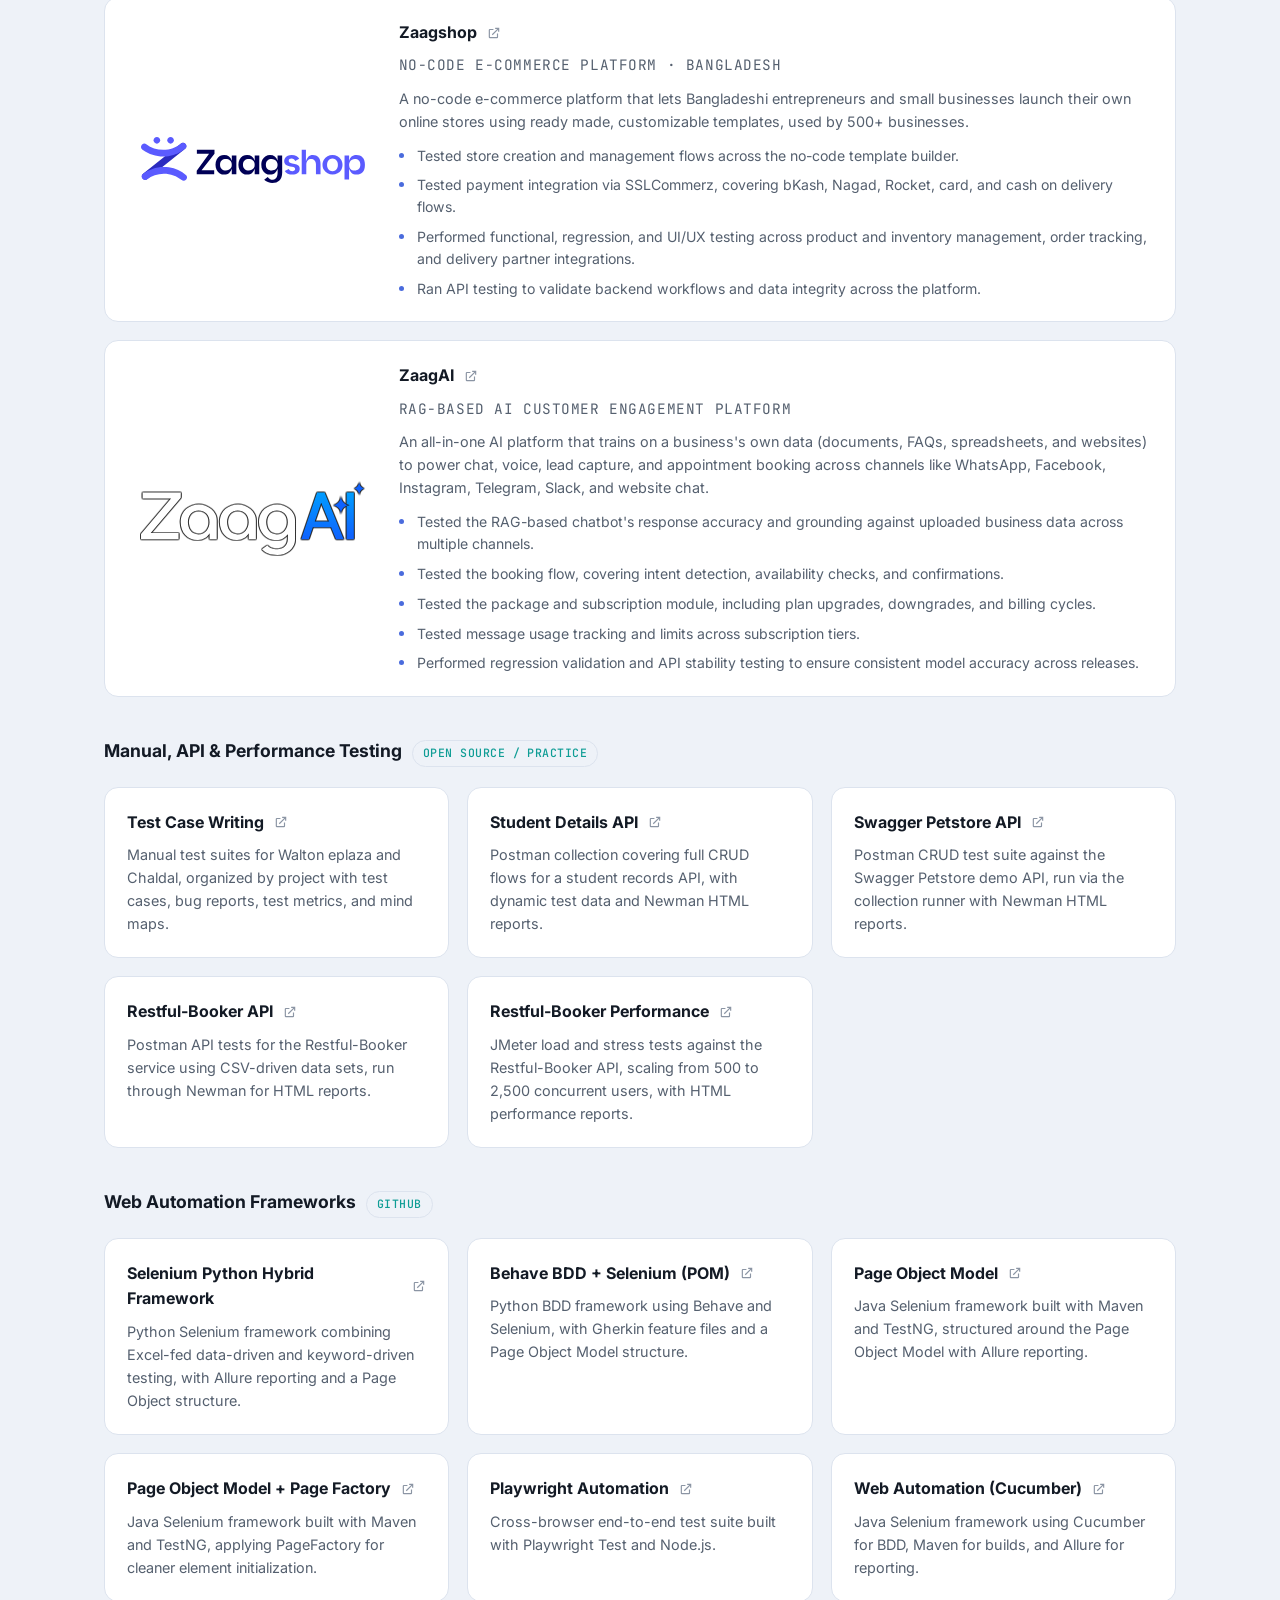
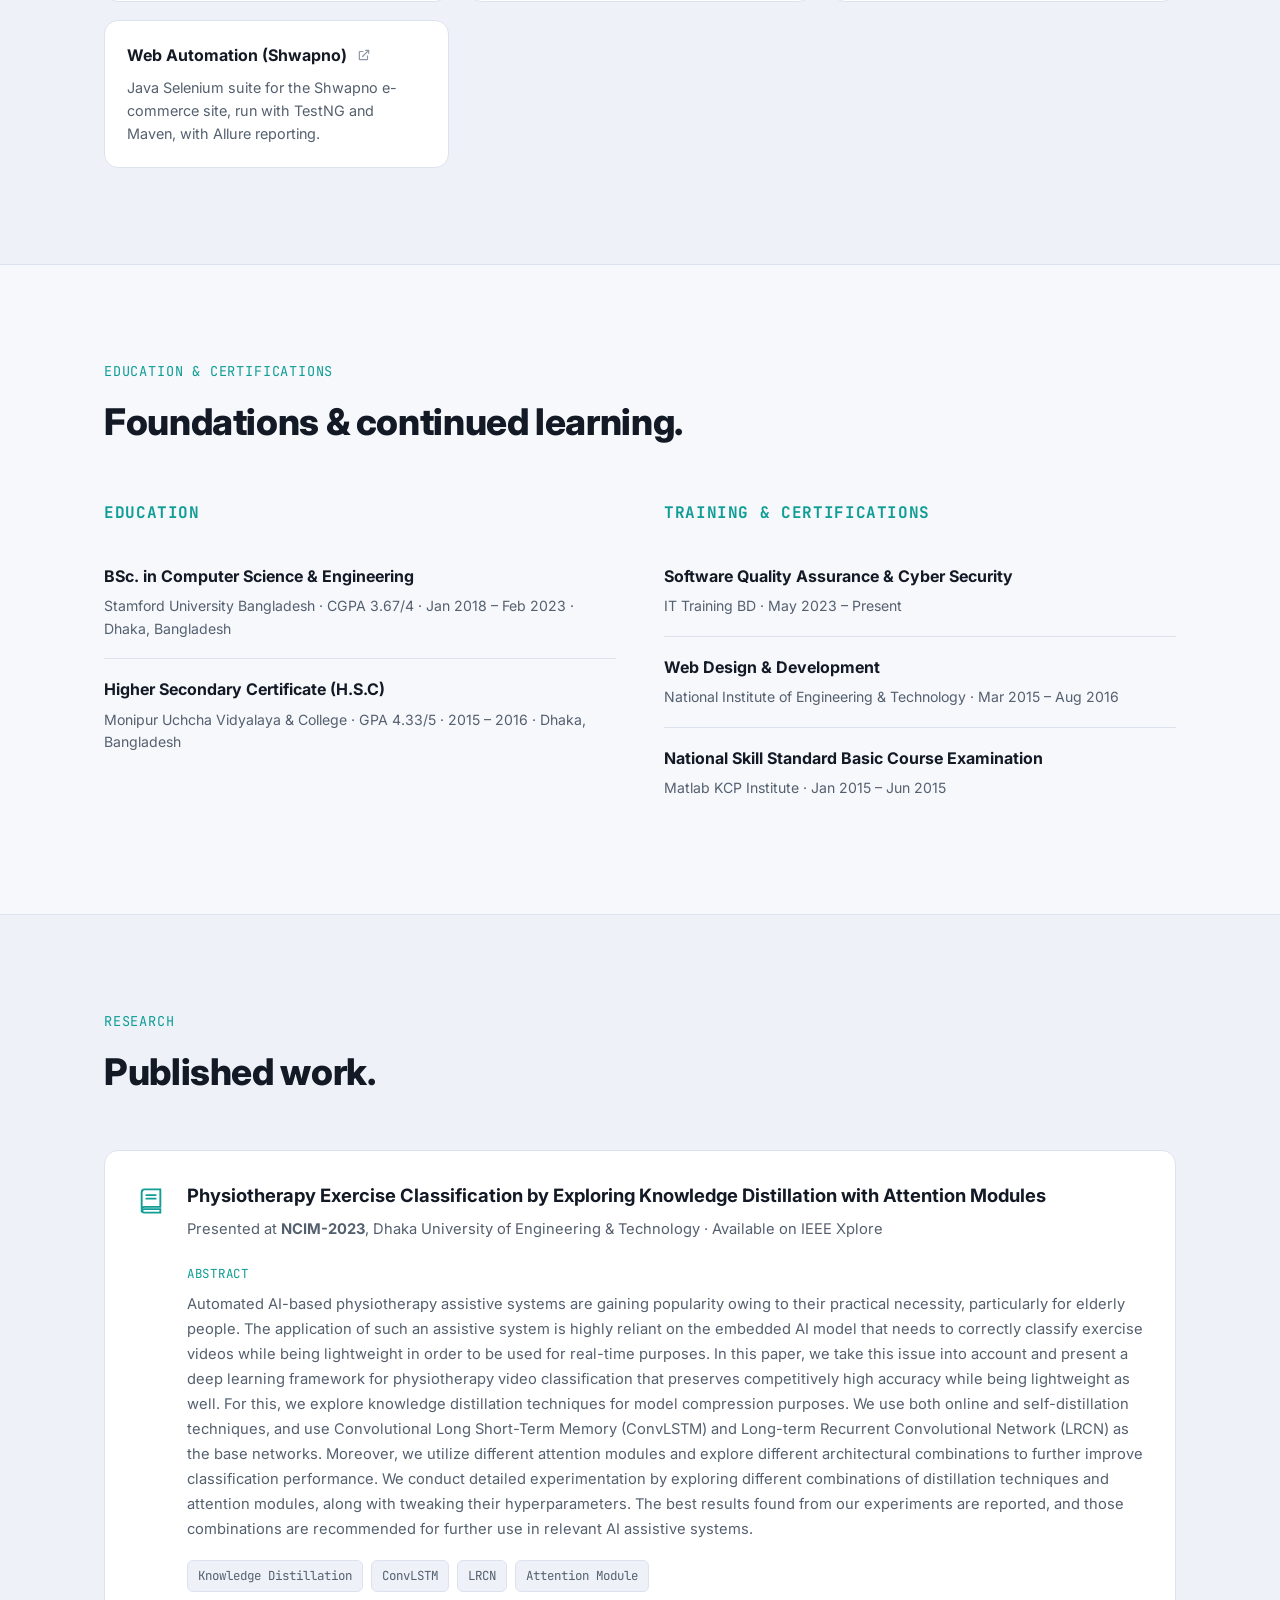
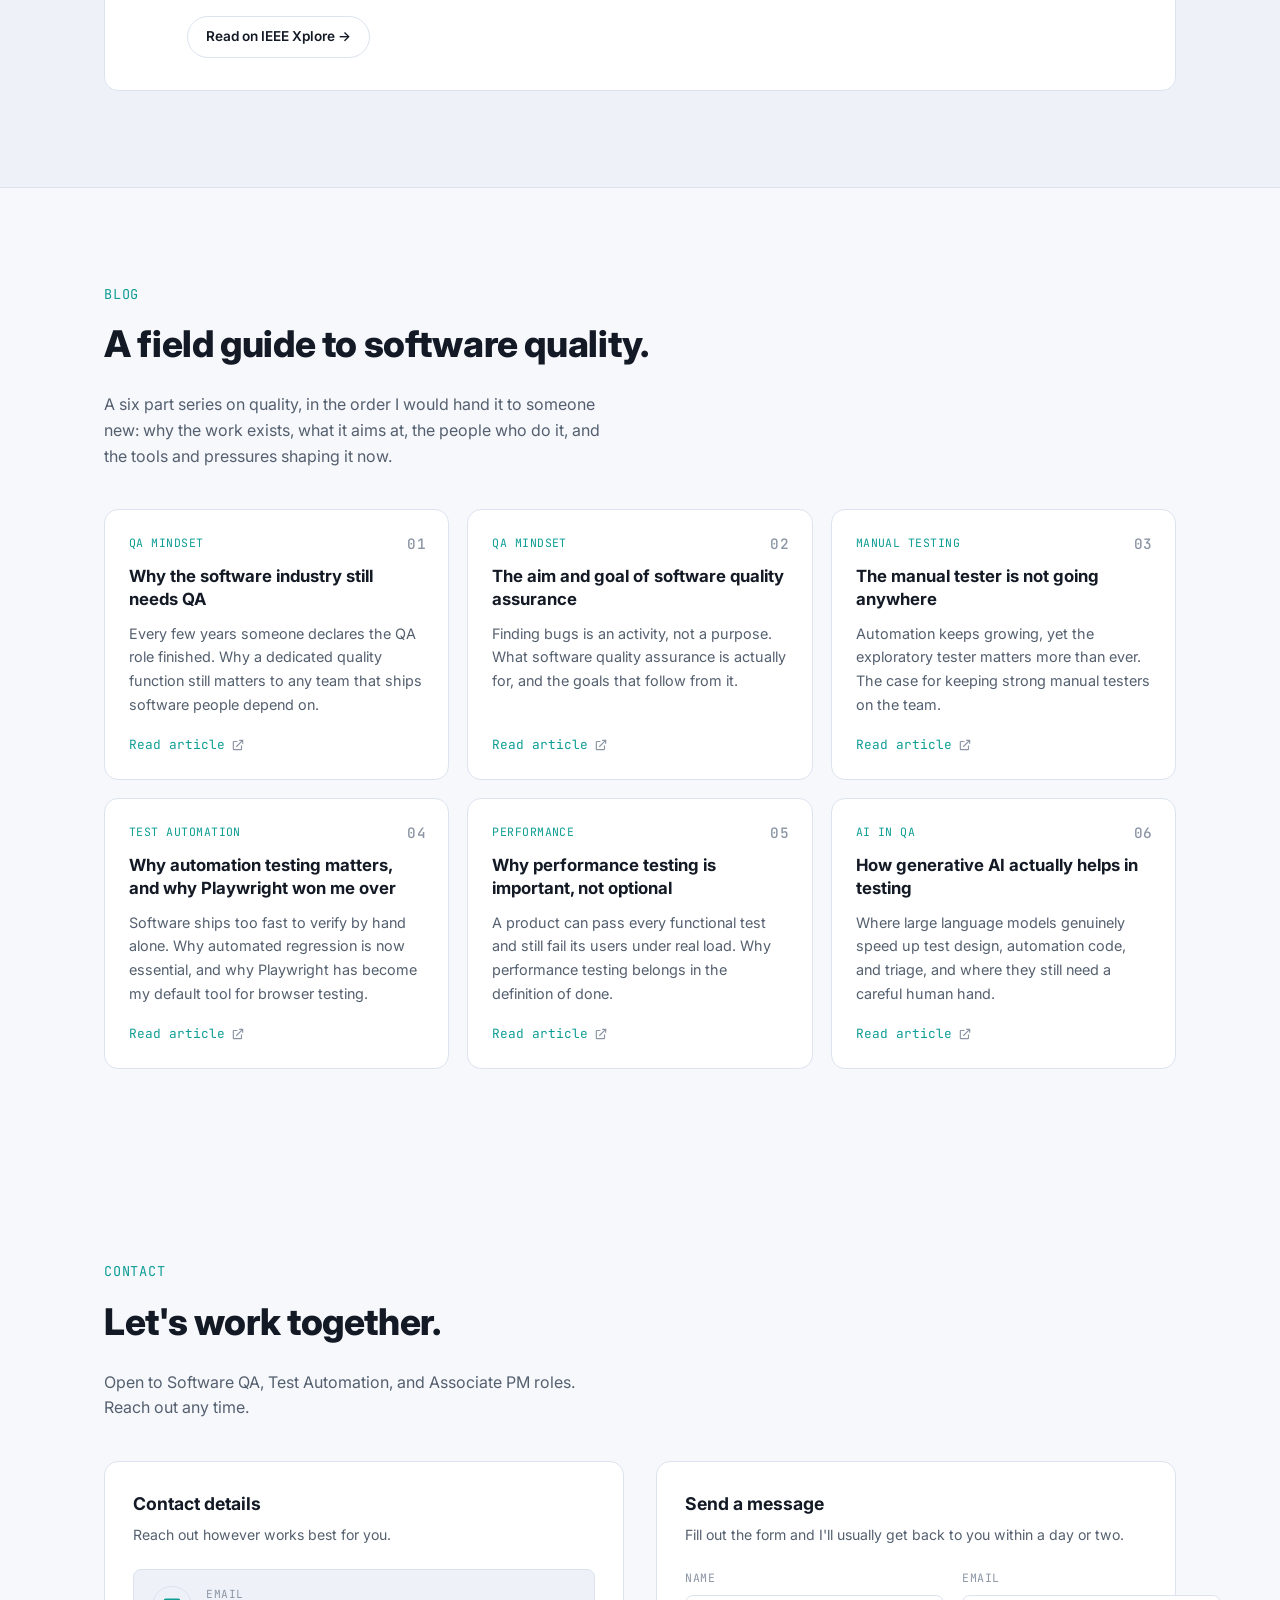
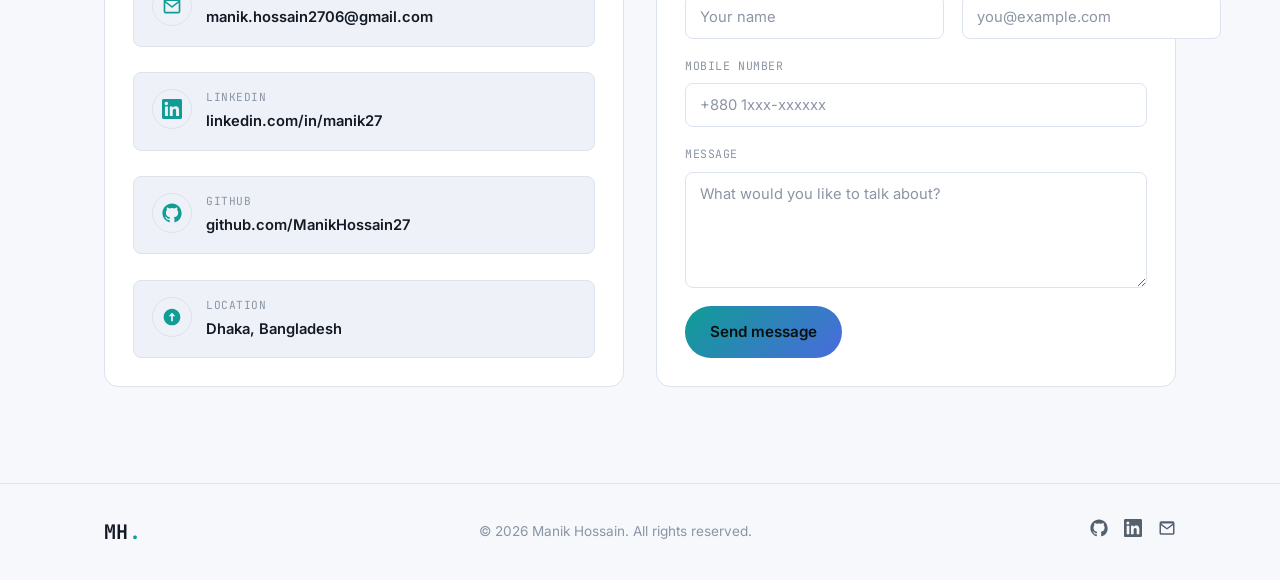
==== commit 2640a076: "refactor: enhance contact section layout and functionality" ====
--- a/index.html
+++ b/index.html
@@ -360,7 +360,7 @@
           </div>
         </a>
         <a class="project-card project-card-link project-card-detailed" href="https://play.google.com/store/apps/details?id=sa.drwash.www&pcampaignid=web_share" target="_blank" rel="noopener noreferrer">
-          <span class="project-logo-wrap"><img class="project-logo" src="assets/Dr.%20Wash.svg" alt="Dr. Wash logo" loading="lazy"></span>
+          <span class="project-logo-wrap light-chip"><img class="project-logo" src="assets/Dr.%20Wash.svg" alt="Dr. Wash logo" loading="lazy"></span>
           <div class="project-card-body">
           <h4>Dr. Wash <svg class="ext-icon" viewBox="0 0 24 24" width="14" height="14" fill="currentColor"><path d="M14 3h7v7h-2V6.41l-9.29 9.3-1.42-1.42 9.3-9.29H14V3zM5 5h6v2H5v12h12v-6h2v6a2 2 0 0 1-2 2H5a2 2 0 0 1-2-2V7a2 2 0 0 1 2-2z"/></svg></h4>
           <p class="project-meta" data-bn="সৌদি আরব &middot; অন ডিমান্ড কার ওয়াশ সেবা">Saudi Arabia &middot; On Demand Car Wash Service</p>
@@ -374,7 +374,7 @@
           </div>
         </a>
         <a class="project-card project-card-link project-card-detailed" href="https://www.os-pharmacy.com/" target="_blank" rel="noopener noreferrer">
-          <span class="project-logo-wrap"><img class="project-logo" src="assets/OS%20Pharmacy.svg" alt="OS Pharmacy logo" loading="lazy"></span>
+          <span class="project-logo-wrap light-chip"><img class="project-logo" src="assets/OS%20Pharmacy.svg" alt="OS Pharmacy logo" loading="lazy"></span>
           <div class="project-card-body">
           <h4>OS Pharmacy <svg class="ext-icon" viewBox="0 0 24 24" width="14" height="14" fill="currentColor"><path d="M14 3h7v7h-2V6.41l-9.29 9.3-1.42-1.42 9.3-9.29H14V3zM5 5h6v2H5v12h12v-6h2v6a2 2 0 0 1-2 2H5a2 2 0 0 1-2-2V7a2 2 0 0 1 2-2z"/></svg></h4>
           <p class="project-meta" data-bn="ফার্মেসি ম্যানেজমেন্ট সিস্টেম &middot; বাংলাদেশ বাজার">Pharmacy Management System &middot; Bangladesh Market</p>
@@ -388,7 +388,7 @@
           </div>
         </a>
         <a class="project-card project-card-link project-card-detailed" href="https://www.zaagshop.com/" target="_blank" rel="noopener noreferrer">
-          <span class="project-logo-wrap"><img class="project-logo" src="assets/Zaagshop.svg" alt="Zaagshop logo" loading="lazy"></span>
+          <span class="project-logo-wrap light-chip"><img class="project-logo" src="assets/Zaagshop.svg" alt="Zaagshop logo" loading="lazy"></span>
           <div class="project-card-body">
           <h4>Zaagshop <svg class="ext-icon" viewBox="0 0 24 24" width="14" height="14" fill="currentColor"><path d="M14 3h7v7h-2V6.41l-9.29 9.3-1.42-1.42 9.3-9.29H14V3zM5 5h6v2H5v12h12v-6h2v6a2 2 0 0 1-2 2H5a2 2 0 0 1-2-2V7a2 2 0 0 1 2-2z"/></svg></h4>
           <p class="project-meta" data-bn="নো-কোড E-commerce প্ল্যাটফর্ম &middot; বাংলাদেশ">No-Code E-commerce Platform &middot; Bangladesh</p>
@@ -617,34 +617,82 @@
       <h2 class="section-title reveal" data-bn="আসুন একসাথে কাজ করি।">Let's work together.</h2>
       <p class="contact-lede reveal" data-bn="সফটওয়্যার QA, টেস্ট অটোমেশন আর Associate PM ভূমিকার জন্য উন্মুক্ত। যেকোনো সময় যোগাযোগ করুন।">Open to Software QA, Test Automation, and Associate PM roles. Reach out any time.</p>
 
-      <div class="contact-grid reveal">
-        <a class="contact-card" href="mailto:manik.hossain2706@gmail.com">
-          <span class="contact-icon"><svg viewBox="0 0 24 24" width="20" height="20" fill="currentColor"><path d="M2 5.5A2.5 2.5 0 0 1 4.5 3h15A2.5 2.5 0 0 1 22 5.5v13a2.5 2.5 0 0 1-2.5 2.5h-15A2.5 2.5 0 0 1 2 18.5v-13zm2.2.5 7.8 5.86L19.8 6H4.2zM20 8.24l-7.4 5.56a1 1 0 0 1-1.2 0L4 8.24V18.5c0 .28.22.5.5.5h15a.5.5 0 0 0 .5-.5V8.24z"/></svg></span>
-          <span class="contact-text">
-            <span class="contact-label" data-bn="ইমেইল">Email</span>
-            <span class="contact-value">manik.hossain2706@gmail.com</span>
-          </span>
-        </a>
-        <a class="contact-card" href="https://www.linkedin.com/in/manik27" target="_blank" rel="noopener noreferrer">
-          <span class="contact-icon"><svg viewBox="0 0 24 24" width="20" height="20" fill="currentColor"><path d="M20.45 20.45h-3.56v-5.57c0-1.33-.02-3.04-1.85-3.04-1.85 0-2.14 1.45-2.14 2.94v5.67H9.34V9h3.42v1.56h.05c.48-.9 1.64-1.85 3.37-1.85 3.6 0 4.27 2.37 4.27 5.45v6.29zM5.34 7.43a2.07 2.07 0 1 1 0-4.13 2.07 2.07 0 0 1 0 4.13zM7.12 20.45H3.56V9h3.56v11.45zM22.22 0H1.77C.8 0 0 .78 0 1.75v20.5C0 23.22.8 24 1.77 24h20.45c.98 0 1.78-.78 1.78-1.75V1.75C24 .78 23.2 0 22.22 0z"/></svg></span>
-          <span class="contact-text">
-            <span class="contact-label">LinkedIn</span>
-            <span class="contact-value">linkedin.com/in/manik27</span>
-          </span>
-        </a>
-        <a class="contact-card" href="https://github.com/ManikHossain27" target="_blank" rel="noopener noreferrer">
-          <span class="contact-icon"><svg viewBox="0 0 24 24" width="20" height="20" fill="currentColor"><path d="M12 .5C5.73.5.5 5.73.5 12c0 5.1 3.29 9.42 7.86 10.96.57.1.79-.25.79-.55 0-.27-.01-1.16-.02-2.11-3.2.7-3.88-1.36-3.88-1.36-.52-1.34-1.28-1.69-1.28-1.69-1.04-.72.08-.71.08-.71 1.16.08 1.77 1.19 1.77 1.19 1.03 1.77 2.7 1.26 3.36.96.1-.75.4-1.26.73-1.55-2.55-.29-5.24-1.28-5.24-5.7 0-1.26.45-2.29 1.19-3.1-.12-.29-.52-1.47.11-3.06 0 0 .97-.31 3.18 1.18a11 11 0 0 1 5.79 0c2.21-1.49 3.18-1.18 3.18-1.18.63 1.59.23 2.77.11 3.06.74.81 1.19 1.84 1.19 3.1 0 4.43-2.69 5.41-5.25 5.69.42.36.78 1.08.78 2.18 0 1.57-.01 2.84-.01 3.23 0 .3.21.66.8.55A10.52 10.52 0 0 0 23.5 12C23.5 5.73 18.27.5 12 .5z"/></svg></span>
-          <span class="contact-text">
-            <span class="contact-label">GitHub</span>
-            <span class="contact-value">github.com/ManikHossain27</span>
-          </span>
-        </a>
-        <div class="contact-card contact-card-static">
-          <span class="contact-icon"><svg viewBox="0 0 24 24" width="20" height="20" fill="currentColor"><path d="M12 2C6.48 2 2 6.48 2 12s4.48 10 10 10 10-4.48 10-10S17.52 2 12 2zm1 15h-2v-6H8l4-4 4 4h-3v6z"/></svg></span>
-          <span class="contact-text">
-            <span class="contact-label" data-bn="অবস্থান">Location</span>
-            <span class="contact-value" data-bn="ঢাকা, বাংলাদেশ">Dhaka, Bangladesh</span>
-          </span>
+      <div class="contact-columns reveal">
+        <div class="contact-info-panel">
+          <h3 class="contact-form-title" data-bn="যোগাযোগের তথ্য">Contact details</h3>
+          <p class="contact-form-sub" data-bn="যেভাবে সবচেয়ে সুবিধাজনক, সেভাবেই যোগাযোগ করুন।">Reach out however works best for you.</p>
+
+          <div class="contact-grid">
+            <a class="contact-card" href="mailto:manik.hossain2706@gmail.com">
+              <span class="contact-icon"><svg viewBox="0 0 24 24" width="20" height="20" fill="currentColor"><path d="M2 5.5A2.5 2.5 0 0 1 4.5 3h15A2.5 2.5 0 0 1 22 5.5v13a2.5 2.5 0 0 1-2.5 2.5h-15A2.5 2.5 0 0 1 2 18.5v-13zm2.2.5 7.8 5.86L19.8 6H4.2zM20 8.24l-7.4 5.56a1 1 0 0 1-1.2 0L4 8.24V18.5c0 .28.22.5.5.5h15a.5.5 0 0 0 .5-.5V8.24z"/></svg></span>
+              <span class="contact-text">
+                <span class="contact-label" data-bn="ইমেইল">Email</span>
+                <span class="contact-value">manik.hossain2706@gmail.com</span>
+              </span>
+            </a>
+            <a class="contact-card" href="https://www.linkedin.com/in/manik27" target="_blank" rel="noopener noreferrer">
+              <span class="contact-icon"><svg viewBox="0 0 24 24" width="20" height="20" fill="currentColor"><path d="M20.45 20.45h-3.56v-5.57c0-1.33-.02-3.04-1.85-3.04-1.85 0-2.14 1.45-2.14 2.94v5.67H9.34V9h3.42v1.56h.05c.48-.9 1.64-1.85 3.37-1.85 3.6 0 4.27 2.37 4.27 5.45v6.29zM5.34 7.43a2.07 2.07 0 1 1 0-4.13 2.07 2.07 0 0 1 0 4.13zM7.12 20.45H3.56V9h3.56v11.45zM22.22 0H1.77C.8 0 0 .78 0 1.75v20.5C0 23.22.8 24 1.77 24h20.45c.98 0 1.78-.78 1.78-1.75V1.75C24 .78 23.2 0 22.22 0z"/></svg></span>
+              <span class="contact-text">
+                <span class="contact-label">LinkedIn</span>
+                <span class="contact-value">linkedin.com/in/manik27</span>
+              </span>
+            </a>
+            <a class="contact-card" href="https://github.com/ManikHossain27" target="_blank" rel="noopener noreferrer">
+              <span class="contact-icon"><svg viewBox="0 0 24 24" width="20" height="20" fill="currentColor"><path d="M12 .5C5.73.5.5 5.73.5 12c0 5.1 3.29 9.42 7.86 10.96.57.1.79-.25.79-.55 0-.27-.01-1.16-.02-2.11-3.2.7-3.88-1.36-3.88-1.36-.52-1.34-1.28-1.69-1.28-1.69-1.04-.72.08-.71.08-.71 1.16.08 1.77 1.19 1.77 1.19 1.03 1.77 2.7 1.26 3.36.96.1-.75.4-1.26.73-1.55-2.55-.29-5.24-1.28-5.24-5.7 0-1.26.45-2.29 1.19-3.1-.12-.29-.52-1.47.11-3.06 0 0 .97-.31 3.18 1.18a11 11 0 0 1 5.79 0c2.21-1.49 3.18-1.18 3.18-1.18.63 1.59.23 2.77.11 3.06.74.81 1.19 1.84 1.19 3.1 0 4.43-2.69 5.41-5.25 5.69.42.36.78 1.08.78 2.18 0 1.57-.01 2.84-.01 3.23 0 .3.21.66.8.55A10.52 10.52 0 0 0 23.5 12C23.5 5.73 18.27.5 12 .5z"/></svg></span>
+              <span class="contact-text">
+                <span class="contact-label">GitHub</span>
+                <span class="contact-value">github.com/ManikHossain27</span>
+              </span>
+            </a>
+            <div class="contact-card contact-card-static">
+              <span class="contact-icon"><svg viewBox="0 0 24 24" width="20" height="20" fill="currentColor"><path d="M12 2C6.48 2 2 6.48 2 12s4.48 10 10 10 10-4.48 10-10S17.52 2 12 2zm1 15h-2v-6H8l4-4 4 4h-3v6z"/></svg></span>
+              <span class="contact-text">
+                <span class="contact-label" data-bn="অবস্থান">Location</span>
+                <span class="contact-value" data-bn="ঢাকা, বাংলাদেশ">Dhaka, Bangladesh</span>
+              </span>
+            </div>
+          </div>
+        </div>
+
+        <div class="contact-form-panel">
+          <h3 class="contact-form-title" data-bn="একটি বার্তা পাঠান">Send a message</h3>
+          <p class="contact-form-sub" data-bn="ফর্মটি পূরণ করুন, সাধারণত এক-দুই দিনের মধ্যে সাড়া দিই।">Fill out the form and I'll usually get back to you within a day or two.</p>
+
+          <form id="contactForm" action="https://formsubmit.co/ajax/manik.hossain2706@gmail.com" method="POST" novalidate>
+            <input type="hidden" name="_subject" value="New message from portfolio site">
+            <input type="hidden" name="_template" value="table">
+            <input type="text" name="_honey" class="hp-field" tabindex="-1" autocomplete="off" aria-hidden="true">
+
+            <div class="form-row">
+              <div class="form-field">
+                <label for="cf-name" data-bn="নাম">Name</label>
+                <input type="text" id="cf-name" name="name" required minlength="2" maxlength="80" autocomplete="name" data-bn-placeholder="আপনার নাম" placeholder="Your name">
+                <span class="field-error" id="err-name" aria-live="polite"></span>
+              </div>
+              <div class="form-field">
+                <label for="cf-email" data-bn="ইমেইল">Email</label>
+                <input type="email" id="cf-email" name="email" required maxlength="120" autocomplete="email" data-bn-placeholder="you@example.com" placeholder="you@example.com">
+                <span class="field-error" id="err-email" aria-live="polite"></span>
+              </div>
+            </div>
+            <div class="form-field">
+              <label for="cf-phone" data-bn="মোবাইল নম্বর">Mobile Number</label>
+              <input type="tel" id="cf-phone" name="phone" inputmode="tel" autocomplete="tel" maxlength="20" pattern="^\+?[0-9\s\-()]{7,20}$" data-bn-placeholder="+৮৮০ ১xxx-xxxxxx" placeholder="+880 1xxx-xxxxxx">
+              <span class="field-error" id="err-phone" aria-live="polite"></span>
+            </div>
+            <div class="form-field">
+              <label for="cf-message" data-bn="বার্তা">Message</label>
+              <textarea id="cf-message" name="message" rows="5" required minlength="10" maxlength="2000" data-bn-placeholder="আপনি কী নিয়ে কথা বলতে চান?" placeholder="What would you like to talk about?"></textarea>
+              <span class="field-error" id="err-message" aria-live="polite"></span>
+            </div>
+
+            <div class="form-actions">
+              <button type="submit" class="btn btn-primary" id="cf-submit">
+                <span data-bn="বার্তা পাঠান">Send message</span>
+              </button>
+              <p class="form-status" id="cf-status" role="status" aria-live="polite"></p>
+            </div>
+          </form>
         </div>
       </div>
     </div>
@@ -678,5 +726,6 @@
 <script src="js/theme.js?v=1"></script>
 <script src="js/resume.js?v=1"></script>
 <script src="js/i18n.js?v=2"></script>
+<script src="js/contact-form.js?v=1"></script>
 </body>
 </html>
--- a/css/style.css
+++ b/css/style.css
@@ -518,6 +518,11 @@
     drop-shadow(0 1px 0 rgba(0, 0, 0, 0.55))
     drop-shadow(0 -1px 0 rgba(0, 0, 0, 0.55));
 }
+:root[data-theme="dark"] .project-logo-wrap.light-chip {
+  background: #ffffff;
+  border-radius: 16px;
+  box-shadow: inset 0 0 0 1px rgba(0, 0, 0, 0.06);
+}
 .project-logo-wrap img {
   width: 100%;
   height: 100%;
@@ -719,22 +724,38 @@
 
 /* ============ Contact ============ */
 .contact-lede { color: var(--text-dim); margin-top: -30px; margin-bottom: 40px; max-width: 480px; }
+.contact-columns {
+  display: grid;
+  grid-template-columns: minmax(0, 1fr) minmax(0, 1fr);
+  gap: 32px;
+  align-items: stretch;
+}
+@media (max-width: 860px) {
+  .contact-columns { grid-template-columns: 1fr; }
+}
+.contact-info-panel {
+  background: var(--surface);
+  border: 1px solid var(--border);
+  border-radius: var(--radius);
+  padding: 28px;
+  display: flex;
+  flex-direction: column;
+}
 .contact-grid {
   display: grid;
-  grid-template-columns: repeat(2, 1fr);
-  gap: 16px;
-}
-@media (max-width: 640px) {
-  .contact-grid { grid-template-columns: 1fr; }
+  grid-template-columns: 1fr;
+  gap: 14px;
+  flex: 1;
+  align-content: space-between;
 }
 .contact-card {
   display: flex;
   align-items: flex-start;
   gap: 14px;
-  background: var(--surface);
-  border: 1px solid var(--border);
-  border-radius: var(--radius);
-  padding: 18px 20px;
+  background: var(--surface-2);
+  border: 1px solid var(--border);
+  border-radius: var(--radius-sm);
+  padding: 16px 18px;
   transition: transform 0.2s ease, border-color 0.2s ease;
 }
 .contact-icon {
@@ -769,6 +790,72 @@
 .contact-card-static { cursor: default; }
 .contact-card-static:hover { transform: none; border-color: var(--border); }
 .contact-card-static:hover .contact-value { color: var(--text); }
+
+.contact-form-panel {
+  background: var(--surface);
+  border: 1px solid var(--border);
+  border-radius: var(--radius);
+  padding: 28px;
+}
+.contact-form-title { font-size: 1.1rem; margin-bottom: 6px; }
+.contact-form-sub { color: var(--text-dim); font-size: 0.88rem; margin-bottom: 22px; }
+.contact-form-panel form {
+  display: flex;
+  flex-direction: column;
+  gap: 18px;
+}
+.form-row {
+  display: grid;
+  grid-template-columns: 1fr 1fr;
+  gap: 18px;
+}
+@media (max-width: 560px) {
+  .form-row { grid-template-columns: 1fr; }
+}
+.form-field { display: flex; flex-direction: column; gap: 8px; }
+.form-field label {
+  font-family: var(--font-mono);
+  font-size: 0.72rem;
+  color: var(--text-faint);
+  text-transform: uppercase;
+  letter-spacing: 0.05em;
+}
+.form-field input,
+.form-field textarea {
+  background: var(--surface);
+  border: 1px solid var(--border);
+  border-radius: var(--radius-sm);
+  padding: 12px 14px;
+  color: var(--text);
+  font-family: var(--font-body);
+  font-size: 0.92rem;
+  resize: vertical;
+  transition: border-color 0.2s ease, background 0.2s ease;
+}
+.form-field input::placeholder,
+.form-field textarea::placeholder { color: var(--text-faint); }
+.form-field input:focus,
+.form-field textarea:focus {
+  outline: none;
+  border-color: var(--accent);
+  background: var(--surface-2);
+}
+.form-field.has-error input,
+.form-field.has-error textarea {
+  border-color: #e0637a;
+}
+.field-error {
+  display: none;
+  font-size: 0.78rem;
+  color: #e0637a;
+}
+.form-field.has-error .field-error { display: block; }
+.hp-field { position: absolute; left: -9999px; width: 1px; height: 1px; opacity: 0; }
+.form-actions { display: flex; align-items: center; gap: 16px; flex-wrap: wrap; }
+.form-status { font-size: 0.88rem; }
+.form-status.is-pending { color: var(--text-dim); }
+.form-status.is-success { color: var(--accent); }
+.form-status.is-error { color: #e0637a; }
 
 /* ============ Footer ============ */
 .site-footer { border-top: 1px solid var(--border); padding: 32px 0; }
